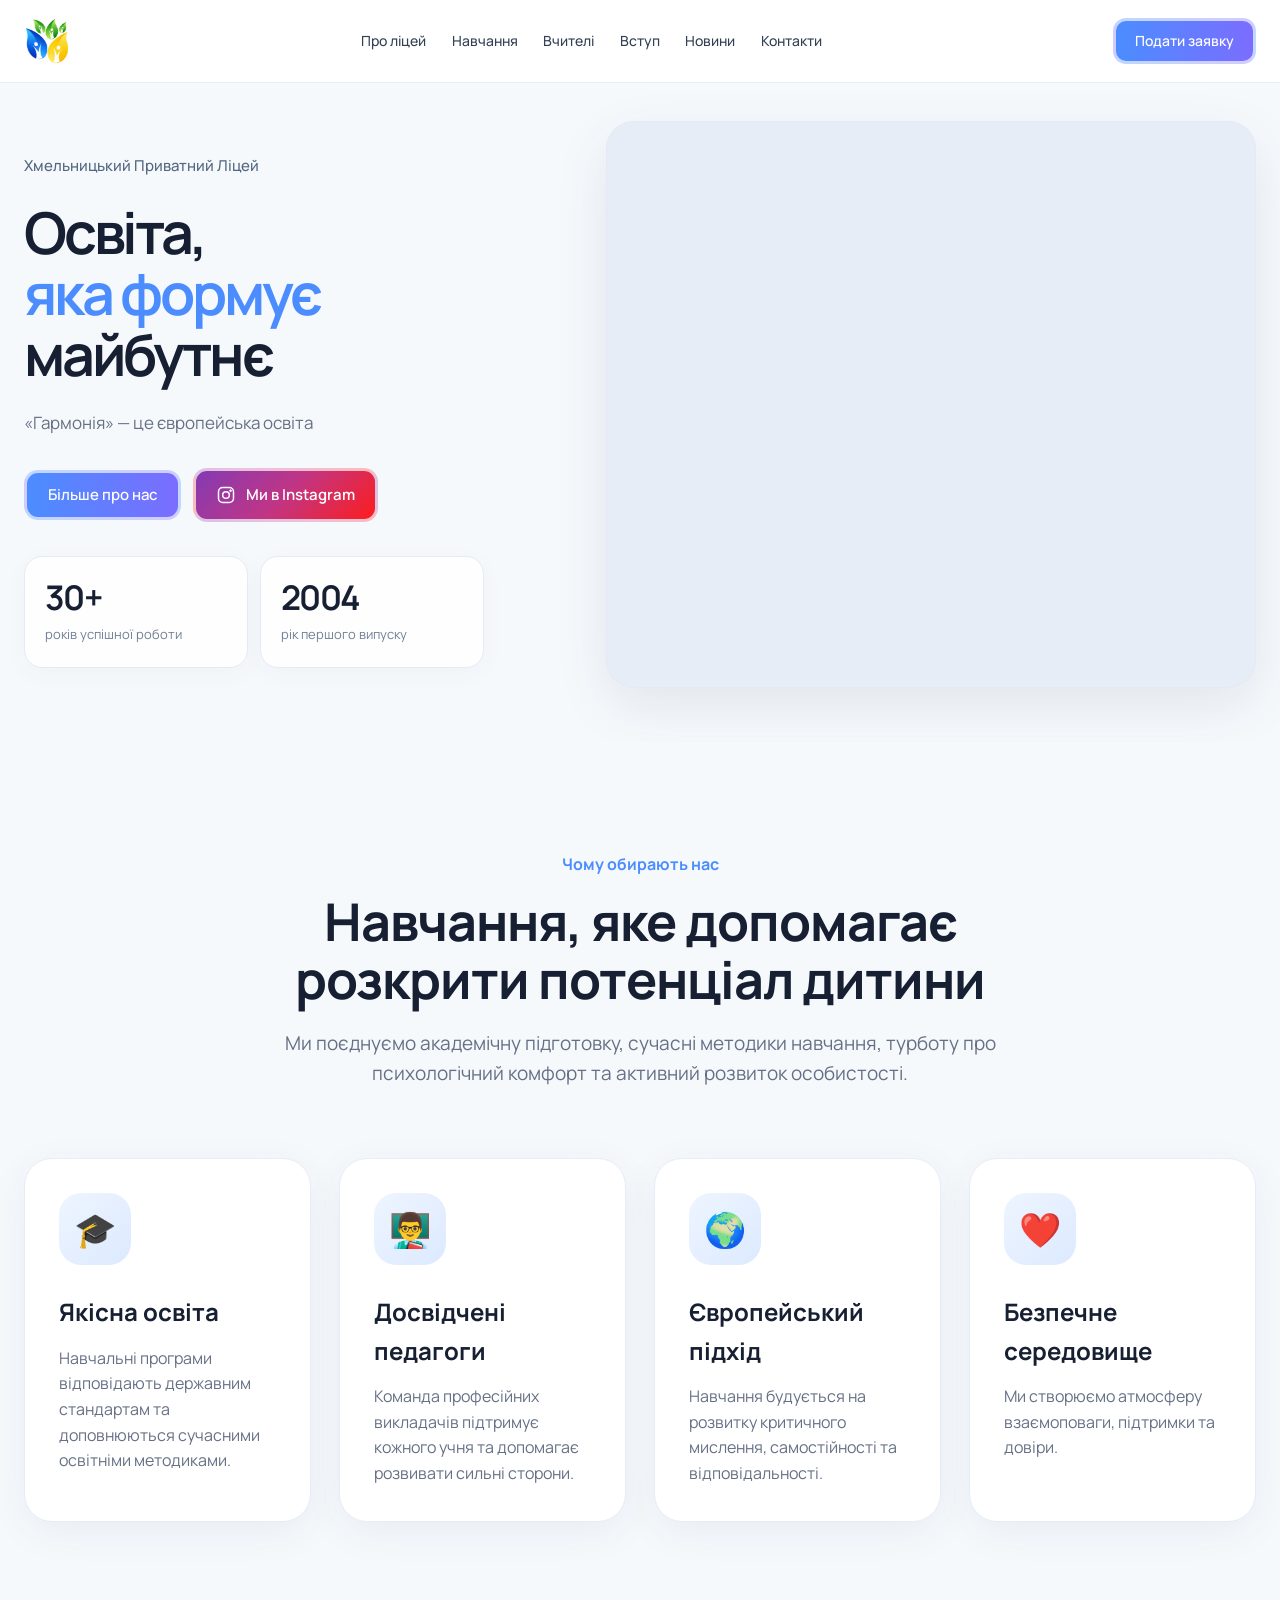
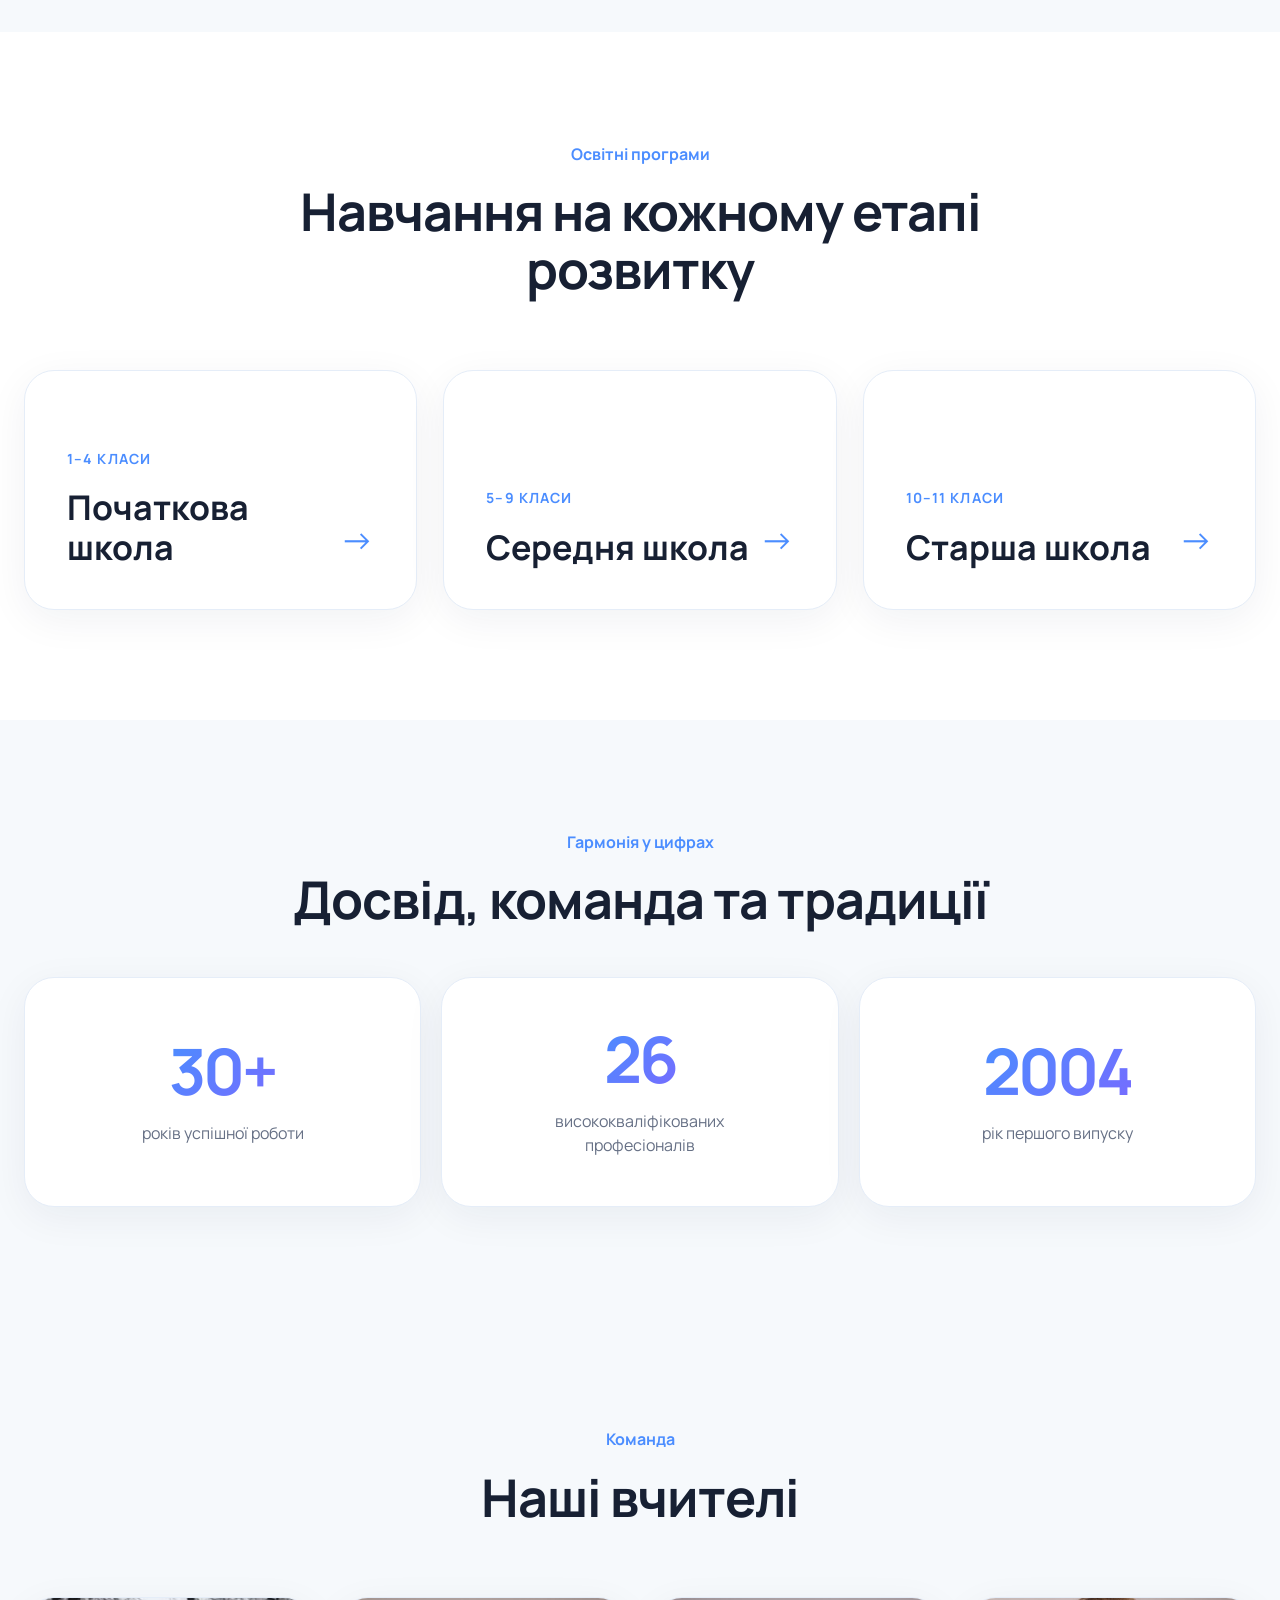
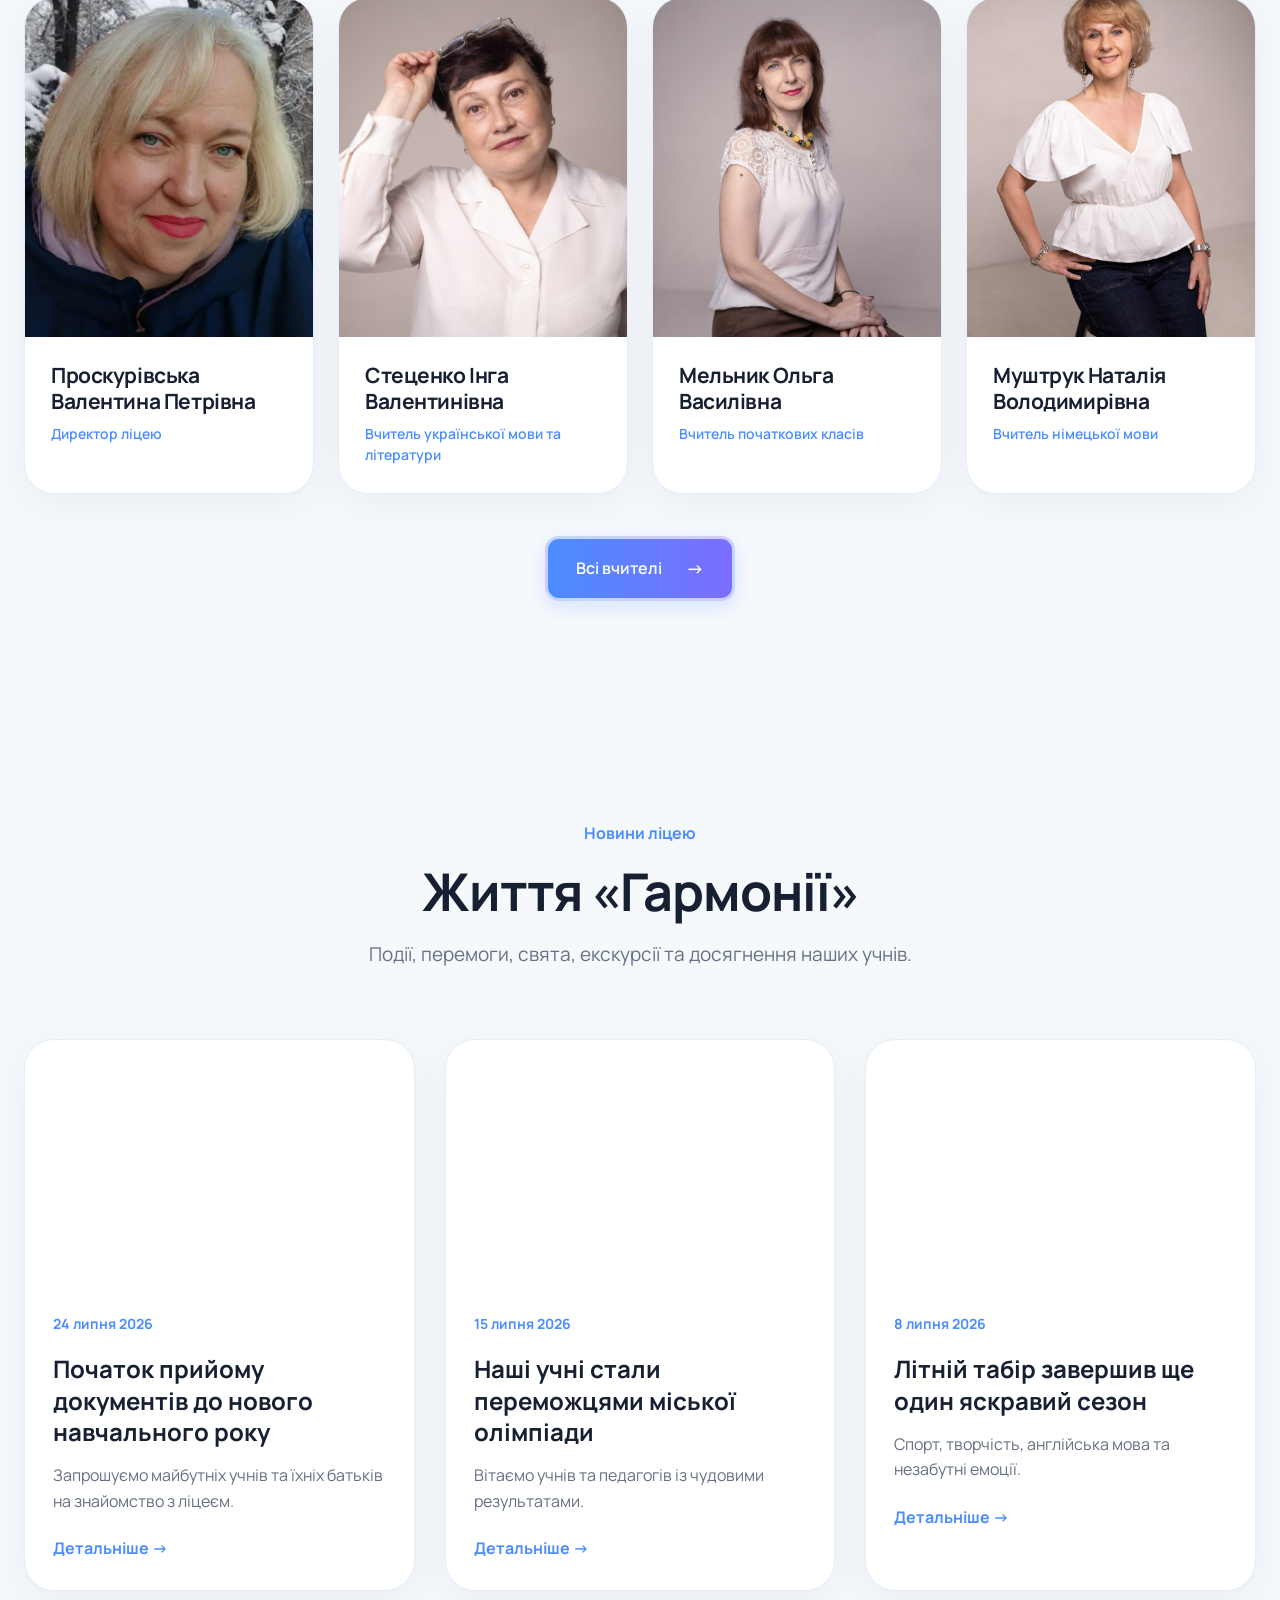
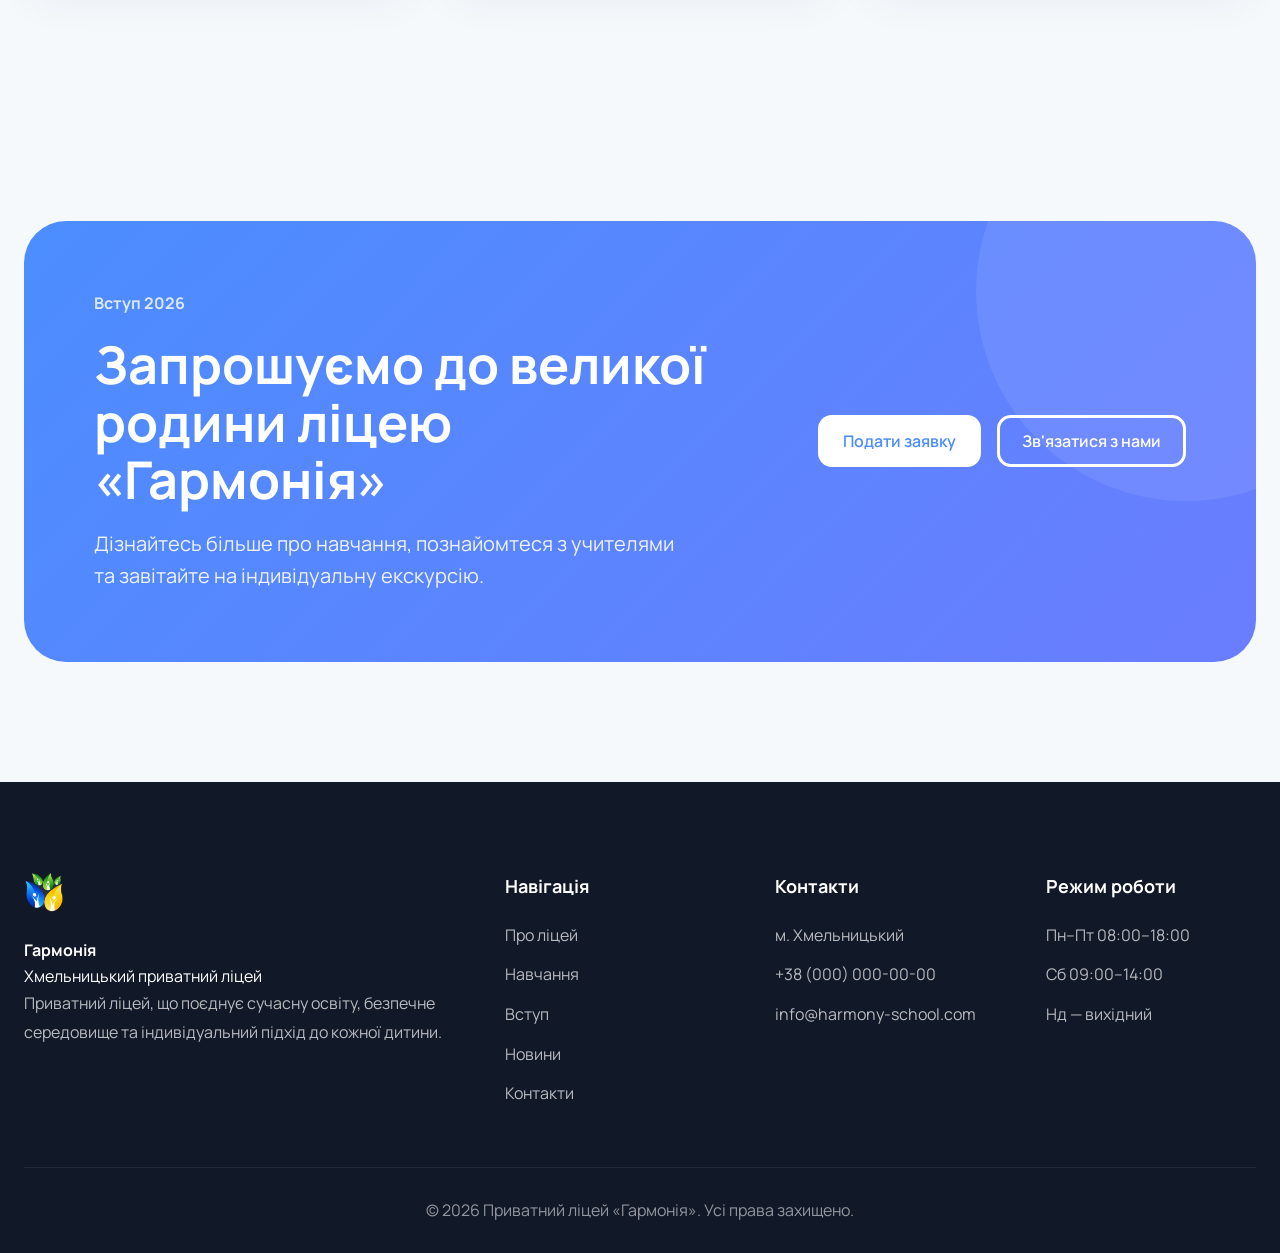
==== index.html @ 27fa571e "Update index.html" ====
<!DOCTYPE html>
<html lang="uk">

<head>
    <meta charset="UTF-8">
    <meta name="viewport" content="width=device-width, initial-scale=1.0">

    <title>Хмельницький приватний ліцей «Гармонія»</title>

    <meta name="description"
        content="Приватний ліцей «Гармонія» — сучасна освіта, індивідуальний підхід, розвиток особистості та європейські стандарти навчання.">

    <meta name="theme-color" content="#4B8DFF">

    <link rel="preconnect" href="https://fonts.googleapis.com">
    <link rel="preconnect" href="https://fonts.gstatic.com" crossorigin>

    <link
        href="https://fonts.googleapis.com/css2?family=Manrope:wght@400;500;600;700;800&display=swap"
        rel="stylesheet">

    <link rel="stylesheet" href="styles.css">

</head>

<body>

<!-- HEADER: початок -->
<header class="site-header">
    <div class="site-header__inner">

        <!-- Логотип -->
        <a class="site-header__logo" href="/" aria-label="Головна сторінка">
            <img src="logo.png" alt="Гармонія">
        </a>

        <!-- Десктопна навігація -->
        <nav class="site-header__nav" aria-label="Головна навігація">
            <a href="#about">Про ліцей</a>
            <a href="#learning">Навчання</a>
            <a href="Teachers/">Вчителі</a>
            <a href="#admission">Вступ</a>
            <a href="#news">Новини</a>
            <a href="#contacts">Контакти</a>
        </nav>

       <a class="site-header__apply"
   href="#contactModal"
   data-contact-trigger="Подати заявку">
    Подати заявку
</a>

        <!-- Мобільна кнопка меню -->
        <button
            class="site-header__menu-toggle"
            type="button"
            aria-label="Відкрити меню"
            aria-controls="site-mobile-menu"
            aria-expanded="false"
        >
            <span></span>
            <span></span>
            <span></span>
        </button>

    </div>
</header>
<!-- HEADER: кінець -->


<!-- Затемнення за мобільним меню -->
<div class="site-header__overlay"></div>

<!-- Мобільне меню -->
<aside
    class="site-mobile-menu"
    id="site-mobile-menu"
    aria-label="Мобільна навігація"
    aria-hidden="true"
    inert
>
    <div class="site-mobile-menu__top">
        <span class="site-mobile-menu__label">Меню</span>

        <button
            class="site-mobile-menu__close"
            type="button"
            aria-label="Закрити меню"
        >
            <svg
                width="24"
                height="24"
                viewBox="0 0 24 24"
                fill="none"
                aria-hidden="true"
            >
                <path
                    d="M6 6L18 18M18 6L6 18"
                    stroke="currentColor"
                    stroke-width="1.7"
                    stroke-linecap="round"
                />
            </svg>
        </button>
    </div>

    <nav class="site-mobile-menu__nav" aria-label="Мобільна навігація">
        <a href="#about">Про ліцей</a>
        <a href="#learning">Навчання</a>
        <a href="Teachers/">Вчителі</a>
        <a href="#admission">Вступ</a>
        <a href="#news">Новини</a>
        <a href="#contacts">Контакти</a>
    </nav>

    <a class="site-mobile-menu__apply" href="#admission">
        Подати заявку
        <span aria-hidden="true">↗</span>
    </a>
</aside>

<main>

<!-- =========================
     HERO 2.0
========================== -->

<!-- HERO: початок -->
<section class="home-hero" id="home">
    <div class="home-hero__container">

        <!-- Текстова частина -->
        <div class="home-hero__content">

            <p class="home-hero__eyebrow">
                Хмельницький Приватний Ліцей
            </p>

            <h1 class="home-hero__title">
                Освіта,<br>
                <span>яка формує</span><br>
                майбутнє
            </h1>

            <p class="home-hero__description">
                «Гармонія» — це європейська освіта
            </p>

            <div class="home-hero__actions">
                <a href="#why-us" class="home-hero__button">
                    Більше про нас
                </a>

                <a
                    href="https://www.instagram.com/garmonia.km/"
                    class="home-hero__instagram"
                    target="_blank"
                    rel="noopener noreferrer"
                >
                    <svg
                        width="20"
                        height="20"
                        viewBox="0 0 24 24"
                        fill="none"
                        aria-hidden="true"
                    >
                        <rect
                            x="3"
                            y="3"
                            width="18"
                            height="18"
                            rx="5"
                            stroke="currentColor"
                            stroke-width="1.8"
                        />
                        <circle
                            cx="12"
                            cy="12"
                            r="4"
                            stroke="currentColor"
                            stroke-width="1.8"
                        />
                        <circle
                            cx="17.5"
                            cy="6.8"
                            r="1.1"
                            fill="currentColor"
                        />
                    </svg>

                    Ми в Instagram
                </a>
            </div>

            <!-- Дві інформаційні плашки -->
            <div class="home-hero__facts">

                <div class="home-hero__fact">
                    <span class="home-hero__fact-value">30+</span>
                    <span class="home-hero__fact-label">
                        років успішної роботи
                    </span>
                </div>

                <div class="home-hero__fact">
                    <span class="home-hero__fact-value">2004</span>
                    <span class="home-hero__fact-label">
                        рік першого випуску
                    </span>
                </div>

            </div>
        </div>

        <!-- Фото або відео -->
        <div class="home-hero__media">

            <video
                class="home-hero__video"
                autoplay
                muted
                loop
                playsinline
                preload="metadata"
                poster="assets/hero.jpg"
                aria-label="Життя приватного ліцею Гармонія"
            >
                <source src="assets/hero.mp4" type="video/mp4">
            </video>


        </div>

    </div>
</section>
<!-- HERO: кінець -->

<!-- =========================
     ПЕРЕВАГИ
========================== -->

<section class="section">

    <div class="container">

        <div class="section-heading">

            <span>Чому обирають нас</span>

            <h2>
                Навчання, яке допомагає розкрити потенціал дитини
            </h2>

            <p>

                Ми поєднуємо академічну підготовку, сучасні методики навчання,
                турботу про психологічний комфорт та активний розвиток особистості.

            </p>

        </div>

        <div class="features-grid">

            <article class="feature-card">

                <div class="feature-icon">

                    🎓

                </div>

                <h3>

                    Якісна освіта

                </h3>

                <p>

                    Навчальні програми відповідають державним стандартам
                    та доповнюються сучасними освітніми методиками.

                </p>

            </article>

            <article class="feature-card">

                <div class="feature-icon">

                    👨‍🏫

                </div>

                <h3>

                    Досвідчені педагоги

                </h3>

                <p>

                    Команда професійних викладачів підтримує кожного учня
                    та допомагає розвивати сильні сторони.

                </p>

            </article>

            <article class="feature-card">

                <div class="feature-icon">

                    🌍

                </div>

                <h3>

                    Європейський підхід

                </h3>

                <p>

                    Навчання будується на розвитку критичного мислення,
                    самостійності та відповідальності.

                </p>

            </article>

            <article class="feature-card">

                <div class="feature-icon">

                    ❤️

                </div>

                <h3>

                    Безпечне середовище

                </h3>

                <p>

                    Ми створюємо атмосферу взаємоповаги,
                    підтримки та довіри.

                </p>

            </article>

        </div>

    </div>

</section>





<!-- =========================
     НАПРЯМКИ НАВЧАННЯ
========================== -->

<section class="section alt">

    <div class="container">

        <div class="section-heading">

            <span>Освітні програми</span>

            <h2>

                Навчання на кожному етапі розвитку

            </h2>

        </div>

        <div class="program-grid">

            <a href="#" class="program-card">

                <div>

                    <small>

                        1–4 класи

                    </small>

                    <h3>

                        Початкова школа

                    </h3>

                </div>

                <span>

                    →

                </span>

            </a>

            <a href="#" class="program-card">

                <div>

                    <small>

                        5–9 класи

                    </small>

                    <h3>

                        Середня школа

                    </h3>

                </div>

                <span>

                    →

                </span>

            </a>

            <a href="#" class="program-card">

                <div>

                    <small>

                        10–11 класи

                    </small>

                    <h3>

                        Старша школа

                    </h3>

                </div>

                <span>

                    →

                </span>

            </a>

        </div>

    </div>

</section>





<!-- =========================
     СТАТИСТИКА
========================== -->

<section class="section stats-section">
    <div class="container">

        <div class="section-heading stats-heading">
            <span>Гармонія у цифрах</span>
            <h2>Досвід, команда та традиції</h2>
        </div>

        <div class="stats-grid">

            <div class="stat-large">
                <strong>30+</strong>
                <p>років успішної роботи</p>
            </div>

            <div class="stat-large">
                <strong>26</strong>
                <p>висококваліфікованих професіоналів</p>
            </div>

            <div class="stat-large">
                <strong>2004</strong>
                <p>рік першого випуску</p>
            </div>

        </div>

    </div>
</section>





<!-- =========================
     ВЧИТЕЛІ
========================== -->

<section class="section teachers-section" id="teachers">

    <div class="container">

        <div class="section-heading">
            <span>Команда</span>
            <h2>Наші вчителі</h2>
        </div>

        <div class="teachers-grid">

            <article class="teacher-card">

                <div class="teacher-image">
                    <img
                        src="Teachers/teacher1.jpg"
                        alt="Проскурівська Валентина Петрівна"
                        loading="lazy"
                    >
                </div>

                <div class="teacher-info">
                    <h3>Проскурівська Валентина Петрівна</h3>
                    <p>Директор ліцею</p>
                </div>

            </article>


            <article class="teacher-card">

                <div class="teacher-image">
                    <img
                        src="Teachers/teacher2.jpg"
                        alt="Стеценко Інга Валентинівна"
                        loading="lazy"
                    >
                </div>

                <div class="teacher-info">
                    <h3>Стеценко Інга Валентинівна</h3>
                    <p>Вчитель української мови та літератури</p>
                </div>

            </article>


            <article class="teacher-card">

                <div class="teacher-image">
                    <img
                        src="Teachers/teacher3.jpg"
                        alt="Мельник Ольга Василівна"
                        loading="lazy"
                    >
                </div>

                <div class="teacher-info">
                    <h3>Мельник Ольга Василівна</h3>
                    <p>Вчитель початкових класів</p>
                </div>

            </article>


            <article class="teacher-card">

                <div class="teacher-image">
                    <img
                        src="Teachers/teacher4.jpg"
                        alt="Муштрук Наталія Володимирівна"
                        loading="lazy"
                    >
                </div>

                <div class="teacher-info">
                    <h3>Муштрук Наталія Володимирівна</h3>
                    <p>Вчитель німецької мови</p>
                </div>

            </article>

        </div>

        <div class="teachers-more">
            <a href="Teachers/" class="button-outline">
                Всі вчителі
                <span class="button-arrow">→</span>
            </a>
        </div>

    </div>

</section>

<!-- =========================
     НОВИНИ
========================== -->

<section class="section">

    <div class="container">

        <div class="section-heading">

            <span>Новини ліцею</span>

            <h2>

                Життя «Гармонії»

            </h2>

            <p>

                Події, перемоги, свята, екскурсії та досягнення наших учнів.

            </p>

        </div>

        <div class="news-grid">

            <article class="news-card">

                <div class="news-image">

                    <img src="assets/news/news1.jpg" alt="">

                </div>

                <div class="news-content">

                    <span class="news-date">

                        24 липня 2026

                    </span>

                    <h3>

                        Початок прийому документів до нового навчального року

                    </h3>

                    <p>

                        Запрошуємо майбутніх учнів та їхніх батьків на знайомство з ліцеєм.

                    </p>

                    <a href="#">

                        Детальніше →

                    </a>

                </div>

            </article>

            <article class="news-card">

                <div class="news-image">

                    <img src="assets/news/news2.jpg" alt="">

                </div>

                <div class="news-content">

                    <span class="news-date">

                        15 липня 2026

                    </span>

                    <h3>

                        Наші учні стали переможцями міської олімпіади

                    </h3>

                    <p>

                        Вітаємо учнів та педагогів із чудовими результатами.

                    </p>

                    <a href="#">

                        Детальніше →

                    </a>

                </div>

            </article>

            <article class="news-card">

                <div class="news-image">

                    <img src="assets/news/news3.jpg" alt="">

                </div>

                <div class="news-content">

                    <span class="news-date">

                        8 липня 2026

                    </span>

                    <h3>

                        Літній табір завершив ще один яскравий сезон

                    </h3>

                    <p>

                        Спорт, творчість, англійська мова та незабутні емоції.

                    </p>

                    <a href="#">

                        Детальніше →

                    </a>

                </div>

            </article>

        </div>

    </div>

</section>





<!-- =========================
     CTA
========================== -->

<section class="cta">

    <div class="container">

        <div class="cta-box">

            <div>

                <span>

                    Вступ 2026

                </span>

                <h2>

                    Запрошуємо до великої родини
                    ліцею «Гармонія»

                </h2>

                <p>

                    Дізнайтесь більше про навчання,
                    познайомтеся з учителями та завітайте
                    на індивідуальну екскурсію.

                </p>

            </div>

            
<div class="cta-buttons">
    <a href="#contactModal" class="button"
       data-contact-trigger="Подати заявку">
        Подати заявку
    </a>

    <a href="#contactModal" class="button-outline"
       data-contact-trigger="Зв'язатися з нами">
        Зв'язатися з нами
    </a>
</div>


        </div>

    </div>

</section>

</main>





<footer>

<div class="container footer-grid">

<div>
    <a href="/" class="footer-logo">
        <img src="logo.png" alt="Гармонія">
    </a>

<div>

<strong>

Гармонія

</strong>

<p>

Хмельницький приватний ліцей

</p>

</div>

</a>

<p class="footer-description">

Приватний ліцей, що поєднує сучасну освіту,
безпечне середовище та індивідуальний підхід
до кожної дитини.

</p>

</div>

<div>

<h4>

Навігація

</h4>

<ul>

<li><a href="#">Про ліцей</a></li>

<li><a href="#">Навчання</a></li>

<li><a href="#">Вступ</a></li>

<li><a href="#">Новини</a></li>

<li><a href="#">Контакти</a></li>

</ul>

</div>

<div>

<h4>

Контакти

</h4>

<ul>

<li>

м. Хмельницький

</li>

<li>

+38 (000) 000-00-00

</li>

<li>

info@harmony-school.com

</li>

</ul>

</div>

<div>

<h4>

Режим роботи

</h4>

<ul>

<li>

Пн–Пт

08:00–18:00

</li>

<li>

Сб

09:00–14:00

</li>

<li>

Нд — вихідний

</li>

</ul>

</div>

</div>

<div class="container footer-bottom">

<p>

© 2026 Приватний ліцей «Гармонія».
Усі права захищено.

</p>

</div>

</footer>


<!-- CONTACT MODAL -->
<div class="contact-modal" id="contactModal" aria-hidden="true">
    <div class="contact-modal__backdrop" data-modal-close></div>

    <div class="contact-modal__dialog" role="dialog" aria-modal="true" aria-labelledby="contactModalTitle">
        <button class="contact-modal__close" type="button" aria-label="Закрити" data-modal-close>
            &times;
        </button>

        <div class="contact-modal__form-content" id="contactFormContent">
            <div class="contact-modal__eyebrow">Ліцей «Гармонія»</div>

            <h2 id="contactModalTitle">Подати заявку</h2>
            <p class="contact-modal__description">
                Залиште свої контакти, і ми зв'яжемося з вами найближчим часом.
            </p>

            <form id="contactForm">
                <label for="contactName">Як до Вас звертатись?</label>
                <input
                    type="text"
                    id="contactName"
                    name="name"
                    placeholder="Ваше ім'я"
                    autocomplete="name"
                    required
                    maxlength="100"
                >

                <label for="contactPhone">Ваш номер телефону</label>
                <input
                    type="tel"
                    id="contactPhone"
                    name="phone"
                    placeholder="+380 __ ___ __ __"
                    autocomplete="tel"
                    required
                    maxlength="30"
                >

                <button type="submit" class="contact-modal__submit">
                    Надіслати
                </button>

                <p class="contact-modal__error" id="contactFormError" role="alert"></p>
            </form>
        </div>

        <div class="contact-modal__success" id="contactSuccess" hidden>
            <div class="contact-modal__check">
                <svg viewBox="0 0 52 52" aria-hidden="true">
                    <path d="M14 27 L22 35 L39 17"></path>
                </svg>
            </div>
            <h2>Дякуємо!</h2>
            <p>Ваш запит надіслано. Ми зв'яжемось з Вами найближчим часом.</p>
        </div>
    </div>
</div>

<script src="app.js"></script>

</body>

</html>
---- styles.css ----
/* ===========================================================
   Harmony School
   Design System v1
=========================================================== */

:root{

--primary:#4B8DFF;
--primary-dark:#3575e6;

--text:#172033;
--text-light:#667085;

--background:#f6f9fc;

--surface:#ffffff;

--border:#e5edf8;

--radius:26px;

--shadow:
0 10px 40px rgba(18,38,63,.06);

--shadow-hover:
0 25px 60px rgba(30,64,175,.12);

--container:1240px;

--transition:.35s cubic-bezier(.2,.8,.2,1);

}

*{

margin:0;
padding:0;
box-sizing:border-box;

}

html{

scroll-behavior:smooth;

}

body{

font-family:"Manrope",sans-serif;

background:var(--background);

color:var(--text);

line-height:1.6;

-webkit-font-smoothing:antialiased;

}


}


}

img{

display:block;
width:100%;

}

a{

color:inherit;

text-decoration:none;

}

.container{

width:min(var(--container),calc(100% - 48px));

margin:auto;

}







/* ===========================================================
SECTIONS
=========================================================== */

.section{

padding:

110px

0;

}

.section.alt{

background:white;

}

.section-heading{

max-width:720px;

margin:auto;

text-align:center;

margin-bottom:70px;

}

.section-heading span{

display:inline-block;

margin-bottom:16px;

font-weight:700;

color:var(--primary);

}

.section-heading h2{

font-size:52px;

line-height:1.12;

margin-bottom:18px;

letter-spacing:-1px;

}

.section-heading p{

font-size:19px;

color:var(--text-light);

}

/* ===========================================================
FEATURES
=========================================================== */

.features-grid{

display:grid;

grid-template-columns:repeat(4,1fr);

gap:28px;

}

.feature-card{

background:var(--surface);

border:1px solid var(--border);

border-radius:28px;

padding:34px;

transition:var(--transition);

box-shadow:var(--shadow);

position:relative;

overflow:hidden;

}

.feature-card::before{

content:"";

position:absolute;

top:0;
left:0;

width:100%;

height:4px;

background:linear-gradient(90deg,#4B8DFF,#7B6DFF);

transform:scaleX(0);

transform-origin:left;

transition:.4s;

}

.feature-card:hover{

transform:translateY(-8px);

box-shadow:var(--shadow-hover);

}

.feature-card:hover::before{

transform:scaleX(1);

}

.feature-icon{

width:72px;

height:72px;

border-radius:22px;

display:grid;

place-items:center;

font-size:34px;

background:linear-gradient(135deg,#eef5ff,#dce9ff);

margin-bottom:28px;

}

.feature-card h3{

font-size:24px;

margin-bottom:14px;

}

.feature-card p{

color:var(--text-light);

}





/* ===========================================================
PROGRAMS
=========================================================== */

.program-grid{

display:grid;

grid-template-columns:repeat(3,1fr);

gap:26px;

}

.program-card{

background:white;

border-radius:30px;

border:1px solid var(--border);

padding:42px;

display:flex;

justify-content:space-between;

align-items:flex-end;

min-height:240px;

transition:var(--transition);

box-shadow:var(--shadow);

}

.program-card:hover{

transform:translateY(-8px);

box-shadow:var(--shadow-hover);

border-color:#cfe0ff;

}

.program-card small{

display:block;

margin-bottom:18px;

font-size:14px;

font-weight:700;

text-transform:uppercase;

letter-spacing:.08em;

color:var(--primary);

}

.program-card h3{

font-size:34px;

line-height:1.15;

}

.program-card span{

font-size:34px;

color:var(--primary);

}





/* ===========================================================
STATISTICS
=========================================================== */

.stats-grid{

display:grid;

grid-template-columns:repeat(4,1fr);

gap:24px;

}

.stats-grid div{

background:white;

border-radius:30px;

padding:42px;

text-align:center;

border:1px solid var(--border);

box-shadow:var(--shadow);

}

.stats-grid h3{

font-size:58px;

font-weight:800;

margin-bottom:10px;

background:linear-gradient(135deg,#4B8DFF,#7B6DFF);

-webkit-background-clip:text;

-webkit-text-fill-color:transparent;

}

.stats-grid p{

color:var(--text-light);

}





/* ===========================================================
TEACHERS
=========================================================== */

.teachers-section {
    overflow: hidden;
}

.teachers-grid {
    width: 100%;

    display: grid;
    grid-template-columns: repeat(4, minmax(0, 1fr));

    gap: 18px;
}

.teacher-card {
    min-width: 0;

    background: var(--surface);
    border: 1px solid var(--border);
    border-radius: 20px;

    overflow: hidden;

    box-shadow: 0 8px 30px rgba(18, 38, 63, .05);

    transition:
        transform .3s ease,
        box-shadow .3s ease;
}

.teacher-card:hover {
    transform: translateY(-4px);
    box-shadow: var(--shadow-hover);
}

.teacher-image {
    width: 100%;
    aspect-ratio: 1 / 1.08;

    overflow: hidden;
    background: #edf3fa;
}

.teacher-image img {
    width: 100%;
    height: 100%;

    display: block;

    object-fit: cover;

    transition: transform .45s ease;
}

.teacher-card:hover .teacher-image img {
    transform: scale(1.035);
}

.teacher-info {
    padding: 18px 18px 20px;
}

.teacher-info h3 {
    margin: 0;

    font-size: 17px;
    line-height: 1.3;
    letter-spacing: -0.02em;
}

.teacher-info p {
    margin: 7px 0 0;

    color: #74839a;

    font-size: 14px;
    line-height: 1.45;
}

.teachers-more {
    display: flex;
    justify-content: center;

    margin-top: 38px;
}


/* Кнопка "Всі вчителі" */
.teachers-more .button-outline {
    display: inline-flex;
    align-items: center;
    justify-content: center;
    gap: 12px;

    padding: 15px 28px;
    border: none;
    border-radius: 14px;

    background: linear-gradient(135deg, #4B8DFF, #6A7DFF);
    color: #fff;

    font-size: 16px;
    font-weight: 600;
    text-decoration: none;

    box-shadow: 0 6px 18px rgba(75, 141, 255, 0.2);
    transition: transform .25s ease, box-shadow .25s ease;
}

.teachers-more .button-outline:hover {
    transform: translateY(-2px);
    box-shadow: 0 9px 24px rgba(75, 141, 255, 0.3);
}

.teachers-more .button-arrow {
    color: #fff;
}

@media (max-width: 1000px) {
    .teachers-grid {
        grid-template-columns: repeat(4, minmax(0, 1fr));
        gap: 12px;
    }

    .teacher-info {
        padding: 12px;
    }

    .teacher-info h3 {
        font-size: 14px;
    }

    .teacher-info p {
        font-size: 12px;
    }
}

@media (max-width: 560px) {
    .teachers-grid {
        grid-template-columns: repeat(2, minmax(0, 1fr));
        gap: 14px;
    }

    .teacher-image {
        aspect-ratio: 1 / .95;
    }

}


/* ===========================================================
NEWS
=========================================================== */

.news-grid{

display:grid;

grid-template-columns:repeat(3,1fr);

gap:30px;

}

.news-card{

background:white;

border-radius:30px;

overflow:hidden;

border:1px solid var(--border);

transition:var(--transition);

box-shadow:var(--shadow);

}

.news-card:hover{

transform:translateY(-8px);

box-shadow:var(--shadow-hover);

}

.news-image{

aspect-ratio:16/10;

overflow:hidden;

}

.news-image img{

height:100%;

object-fit:cover;

transition:.6s;

}

.news-card:hover img{

transform:scale(1.08);

}

.news-content{

padding:28px;

}

.news-date{

display:inline-block;

margin-bottom:18px;

font-size:14px;

font-weight:700;

color:var(--primary);

}

.news-content h3{

font-size:24px;

line-height:1.3;

margin-bottom:16px;

}

.news-content p{

color:var(--text-light);

margin-bottom:22px;

}

.news-content a{

font-weight:700;

color:var(--primary);

}





/* ===========================================================
CTA
=========================================================== */

.cta{

padding:120px 0;

}

.cta-box{

background:linear-gradient(135deg,#4B8DFF,#6A7DFF);

border-radius:42px;

padding:70px;

display:flex;

justify-content:space-between;

align-items:center;

gap:50px;

color:white;

overflow:hidden;

position:relative;

}

.cta-box::after{

content:"";

position:absolute;

right:-140px;

top:-140px;

width:420px;

height:420px;

border-radius:50%;

background:rgba(255,255,255,.08);

}

.cta span{

font-weight:700;

opacity:.8;

}

.cta h2{

font-size:52px;

line-height:1.1;

margin:20px 0;

max-width:620px;

}

.cta p{

font-size:20px;

opacity:.9;

max-width:600px;

}

.cta .button{

background:white;

color:var(--primary);

}

.cta .button-outline{

border:1px solid rgba(255,255,255,.35);

background:transparent;

color:white;

}

.cta-buttons{

display:flex;

gap:18px;

flex-wrap:wrap;

}





/* ===========================================================
FOOTER
=========================================================== */

footer{

background:#111827;

color:white;

padding:90px 0 30px;

}

.footer-grid{

display:grid;

grid-template-columns:2fr 1fr 1fr 1fr;

gap:60px;

}

.footer-logo{

display:flex;

gap:18px;

align-items:center;

margin-bottom:26px;

}

.footer-description{

color:rgba(255,255,255,.7);

max-width:420px;

line-height:1.8;

}

footer h4{

margin-bottom:22px;

font-size:18px;

}

footer ul{

list-style:none;

display:flex;

flex-direction:column;

gap:14px;

}

footer li{

color:rgba(255,255,255,.7);

}

footer a:hover{

color:#8eb8ff;

}

.footer-bottom{

margin-top:60px;

padding-top:30px;

border-top:1px solid rgba(255,255,255,.08);

text-align:center;

color:rgba(255,255,255,.55);

}





/* ===========================================================
RESPONSIVE
=========================================================== */

@media (max-width:1100px){

.hero-grid,
.program-grid,
.features-grid,
.teachers-grid,
.news-grid,
.stats-grid{

grid-template-columns:1fr 1fr;

}

.footer-grid{

grid-template-columns:1fr 1fr;

}

.cta-box{

flex-direction:column;

align-items:flex-start;

}

}

@media (max-width:780px){

.container{

width:min(100% - 32px,1240px);

}

nav{

display:none;

}

.hero{

padding-top:30px;

}

.hero-grid{

grid-template-columns:1fr;

}

.hero-right{

grid-template-columns:1fr;

}

.hero-image{

grid-row:auto;

height:340px;

}

.quote{

grid-column:auto;

}

.hero h1{

font-size:46px;

}

.section{

padding:80px 0;

}

.section-heading h2{

font-size:38px;

}

.features-grid,
.program-grid,
.teachers-grid,
.news-grid,
.stats-grid,
.footer-grid{

grid-template-columns:1fr;

}

.cta{

padding:80px 0;

}

.cta-box{

padding:42px;

}

.cta h2{

font-size:38px;

}

}
/* ===========================================================
   HERO 2.0
=========================================================== */

.hero-v2 {
    position: relative;
    padding: 42px 0 90px;
    overflow: hidden;
}

.hero-v2 .container {
    position: relative;
    z-index: 2;
}

.hero-glow {
    position: absolute;
    border-radius: 50%;
    filter: blur(80px);
    pointer-events: none;
    opacity: .45;
}

.hero-glow-1 {
    width: 420px;
    height: 420px;
    background: #dceaff;
    top: 20px;
    right: -120px;
}

.hero-glow-2 {
    width: 300px;
    height: 300px;
    background: #e8e1ff;
    bottom: 0;
    left: -100px;
}


/* Main Bento */

.hero-bento {
    display: grid;
    grid-template-columns: 1.15fr .85fr .42fr;
    grid-template-rows: 340px 190px;
    gap: 18px;
}


/* Main text */

.hero-main {
    grid-row: span 2;
    background: #fff;
    border: 1px solid var(--border);
    border-radius: 34px;
    padding: 58px 54px;
    display: flex;
    flex-direction: column;
    justify-content: center;
    position: relative;
    overflow: hidden;
    box-shadow: var(--shadow);
}

.hero-main::after {
    content: "";
    position: absolute;
    width: 250px;
    height: 250px;
    right: -100px;
    bottom: -120px;
    border-radius: 50%;
    background: linear-gradient(
        135deg,
        rgba(75,141,255,.12),
        rgba(123,109,255,.08)
    );
}

.hero-eyebrow {
    display: inline-flex;
    align-items: center;
    gap: 9px;
    width: fit-content;
    color: var(--primary);
    font-size: 14px;
    font-weight: 700;
    margin-bottom: 28px;
}

.eyebrow-dot {
    width: 8px;
    height: 8px;
    border-radius: 50%;
    background: var(--primary);
    box-shadow: 0 0 0 5px rgba(75,141,255,.10);
}

.hero-main h1 {
    font-size: clamp(48px, 5vw, 72px);
    line-height: .98;
    letter-spacing: -3px;
    font-weight: 800;
    margin-bottom: 28px;
}

.hero-main h1 span {
    background: linear-gradient(
        135deg,
        #4b8dff,
        #7c6cff
    );
    -webkit-background-clip: text;
    -webkit-text-fill-color: transparent;
}

.hero-description {
    max-width: 590px;
    font-size: 18px;
    line-height: 1.65;
    color: var(--text-light);
    margin-bottom: 34px;
}

.hero-actions {
    display: flex;
    align-items: center;
    gap: 12px;
    flex-wrap: wrap;
}

.button-arrow {
    margin-left: 12px;
    font-size: 18px;
}

.instagram-button {
    height: 54px;
    padding: 0 22px;
    border: 1px solid var(--border);
    border-radius: 999px;
    background: #fff;
    display: inline-flex;
    align-items: center;
    gap: 10px;
    font-weight: 700;
    color: var(--text);
    transition: var(--transition);
}

.instagram-button:hover {
    transform: translateY(-3px);
    border-color: #c9d8ef;
    box-shadow: var(--shadow);
}


/* Hero media */

.hero-media {
    grid-column: 2 / 4;
    grid-row: 1;
    position: relative;
    border-radius: 34px;
    overflow: hidden;
    background: #dfe9f7;
    min-height: 340px;
    box-shadow: var(--shadow);
}

.hero-video {
    position: absolute;
    inset: 0;
    width: 100%;
    height: 100%;
    object-fit: cover;
}

.hero-media-overlay {
    position: absolute;
    inset: 0;
    background:
        linear-gradient(
            180deg,
            rgba(10,20,40,.02) 30%,
            rgba(10,20,40,.55) 100%
        );
    pointer-events: none;
}

.hero-media-label {
    position: absolute;
    top: 22px;
    left: 22px;
    padding: 10px 15px;
    border-radius: 999px;
    background: rgba(255,255,255,.88);
    backdrop-filter: blur(12px);
    display: flex;
    align-items: center;
    gap: 8px;
    font-size: 13px;
    font-weight: 700;
}

.live-dot {
    width: 7px;
    height: 7px;
    border-radius: 50%;
    background: #48c774;
    box-shadow: 0 0 0 4px rgba(72,199,116,.12);
}

.hero-media-caption {
    position: absolute;
    left: 28px;
    bottom: 25px;
    color: white;
    font-size: 26px;
    line-height: 1.1;
    font-weight: 800;
    letter-spacing: -.8px;
}


/* Mini cards */

.hero-mini-card {
    background: #fff;
    border: 1px solid var(--border);
    border-radius: 28px;
    padding: 28px;
    display: flex;
    flex-direction: column;
    justify-content: space-between;
    box-shadow: var(--shadow);
    transition: var(--transition);
}

.hero-mini-card:hover {
    transform: translateY(-5px);
    box-shadow: var(--shadow-hover);
}

.mini-label {
    color: #7a8799;
    font-size: 12px;
    font-weight: 700;
    text-transform: uppercase;
    letter-spacing: .08em;
}

.hero-mini-card strong {
    display: block;
    font-size: 42px;
    line-height: 1;
    letter-spacing: -2px;
    background: linear-gradient(
        135deg,
        #4b8dff,
        #776dff
    );
    -webkit-background-clip: text;
    -webkit-text-fill-color: transparent;
}

.hero-mini-card p {
    color: var(--text-light);
    font-size: 14px;
    margin: 0;
}


/* Philosophy */

.hero-philosophy {
    grid-column: 2 / 4;
    grid-row: 2;
    border-radius: 28px;
    padding: 26px 30px;
    background:
        linear-gradient(
            135deg,
            #eef5ff,
            #f7f4ff
        );
    border: 1px solid #e1eaff;
    display: flex;
    align-items: center;
    gap: 22px;
}

.philosophy-icon {
    width: 58px;
    height: 58px;
    flex: 0 0 58px;
    border-radius: 18px;
    background: linear-gradient(
        135deg,
        #4b8dff,
        #7b6dff
    );
    position: relative;
    overflow: hidden;
}

.philosophy-icon span:first-child {
    position: absolute;
    width: 40px;
    height: 40px;
    background: rgba(255,255,255,.75);
    border-radius: 50%;
    top: 9px;
    left: 9px;
}

.philosophy-icon span:last-child {
    position: absolute;
    width: 14px;
    height: 14px;
    background: #6d79ff;
    border-radius: 50%;
    top: 22px;
    left: 22px;
}

.hero-philosophy strong {
    display: block;
    font-size: 20px;
    line-height: 1.2;
    margin-top: 5px;
}


/* Hero responsive */

@media (max-width: 1050px) {

    .hero-bento {
        grid-template-columns: 1fr 1fr;
        grid-template-rows: auto 330px 180px;
    }

    .hero-main {
        grid-column: span 2;
        grid-row: 1;
        min-height: 460px;
    }

    .hero-media {
        grid-column: 1 / 3;
        grid-row: 2;
    }

    .hero-mini-card {
        grid-row: 3;
    }

    .hero-philosophy {
        grid-column: 2;
        grid-row: 3;
    }

}


@media (max-width: 700px) {

    .hero-v2 {
        padding: 20px 0 65px;
    }

    .hero-bento {
        display: flex;
        flex-direction: column;
    }

    .hero-main {
        min-height: auto;
        padding: 38px 28px;
        border-radius: 28px;
    }

    .hero-main h1 {
        font-size: 48px;
        letter-spacing: -2px;
    }

    .hero-description {
        font-size: 16px;
    }

    .hero-media {
        min-height: 400px;
        border-radius: 28px;
    }

    .hero-mini-card {
        min-height: 170px;
    }

    .hero-philosophy {
        min-height: 170px;
        border-radius: 28px;
    }

}
/* ===========================================================
   STATISTICS 2.0
=========================================================== */

.stats-section {
    background: #f6f9fc;
}

.stats-heading {
    margin-bottom: 42px;
}

.stats-grid {
    display: grid;
    grid-template-columns: repeat(3, 1fr);
    gap: 18px;
}

.stat-large {
    min-height: 260px;
    background: #fff;
    border: 1px solid var(--border);
    border-radius: 30px;
    padding: 34px;
    display: flex;
    flex-direction: column;
    justify-content: space-between;
    box-shadow: var(--shadow);
    transition: var(--transition);
}

.stat-large:hover {
    transform: translateY(-6px);
    box-shadow: var(--shadow-hover);
}

.stat-large > span {
    color: #9aa6b7;
    font-size: 13px;
    font-weight: 700;
}

.stat-large strong {
    font-size: clamp(50px, 6vw, 76px);
    line-height: 1;
    letter-spacing: -4px;
    background: linear-gradient(
        135deg,
        #4b8dff,
        #766cff
    );
    -webkit-background-clip: text;
    -webkit-text-fill-color: transparent;
}

.stat-large p {
    color: var(--text-light);
    font-size: 16px;
    max-width: 220px;
}

@media (max-width: 700px) {

    .stats-grid {
        grid-template-columns: 1fr;
    }

}
/* ===========================================================
   TEACHERS 2.0
=========================================================== */

.teachers-grid {
    display: grid;
    grid-template-columns: repeat(3, 1fr);
    gap: 20px;
}

.teacher-card {
    background: #fff;
    border: 1px solid var(--border);
    border-radius: 30px;
    overflow: hidden;
    box-shadow: var(--shadow);
    transition: var(--transition);
}

.teacher-card:hover {
    transform: translateY(-7px);
    box-shadow: var(--shadow-hover);
}

.teacher-image {
    aspect-ratio: 4 / 4.7;
    background: #edf3fb;
    overflow: hidden;
}

.teacher-image img {
    width: 100%;
    height: 100%;
    object-fit: cover;
    transition: .6s ease;
}

.teacher-card:hover .teacher-image img {
    transform: scale(1.035);
}

.teacher-info {
    padding: 25px 26px 28px;
}

.teacher-info h3 {
    font-size: 21px;
    line-height: 1.25;
    margin-bottom: 9px;
}

.teacher-info p {
    color: var(--primary);
    font-size: 14px;
    font-weight: 600;
    line-height: 1.5;
}

.teachers-more {
    display: flex;
    justify-content: center;
    margin-top: 42px;
}

@media (max-width: 800px) {

    .teachers-grid {
        grid-template-columns: 1fr;
    }

}

/* =========================================
   HOME HERO — перший екран
   ========================================= */

.home-hero {
    position: relative;
    isolation: isolate;
    width: 100%;
    padding: 38px 0 54px;
    overflow: hidden;
    background: #f6f9fc;
    color: #172033;
}

.home-hero,
.home-hero * {
    box-sizing: border-box;
}

.home-hero__container {
    width: min(1240px, calc(100% - 48px));
    margin-inline: auto;

    display: grid;
    grid-template-columns: minmax(0, 0.92fr) minmax(0, 1.08fr);
    align-items: stretch;
    gap: 28px;
}

/* Текстова частина */

.home-hero__content {
    min-width: 0;
    display: flex;
    flex-direction: column;
    align-items: flex-start;
    justify-content: center;

    padding: 34px 0 20px;
}

.home-hero__eyebrow {
    margin: 0 0 24px;
    padding: 0;

    color: #526782;
    font-size: 15px;
    font-weight: 500;
    line-height: 1.5;
    letter-spacing: 0;
}

.home-hero__title {
    max-width: 620px;
    margin: 0;
    padding: 0;

    color: #172033;
    font-size: clamp(42px, 4.5vw, 66px);
    font-weight: 650;
    line-height: 1.06;
    letter-spacing: -0.055em;
    overflow-wrap: normal;
}

.home-hero__title span {
    color: #4b8dff;
}

.home-hero__description {
    max-width: 430px;
    margin: 24px 0 0;
    padding: 0;

    color: #667085;
    font-size: 17px;
    font-weight: 400;
    line-height: 1.7;
}

/* Кнопки */

.home-hero__actions {
    display: flex;
    flex-wrap: wrap;
    align-items: center;
    gap: 12px;

    margin-top: 30px;
}

.home-hero__button,
.home-hero__instagram {
    min-height: 50px;
    padding: 0 21px;

    display: inline-flex;
    align-items: center;
    justify-content: center;
    gap: 9px;

    border-radius: 14px;
    font-family: inherit;
    font-size: 15px;
    font-weight: 550;
    line-height: 1.3;
    text-decoration: none;

    transition:
        background-color .2s ease,
        color .2s ease,
        border-color .2s ease,
        transform .2s ease;
}

.home-hero__button {
    border: 1px solid #4b8dff;
    background: #4b8dff;
    color: #ffffff;
}

.home-hero__button:hover {
    background: #3575e6;
    border-color: #3575e6;
    transform: translateY(-2px);
}


.home-hero__instagram {
    display: inline-flex;
    align-items: center;
    justify-content: center;
    gap: 10px;
    padding: 14px 20px;
    border: none;
    border-radius: 14px;
    background: linear-gradient(
        135deg,
        #833ab4 0%,
        #c13584 50%,
        #fd1d1d 100%
    );
    color: #ffffff;
    text-decoration: none;
    font-weight: 600;
    transition: transform 0.2s ease, box-shadow 0.2s ease;
}

.home-hero__instagram svg {
    width: 20px;
    height: 20px;
    color: #ffffff;
    stroke: #ffffff;
}

.home-hero__instagram:hover {
    transform: translateY(-2px);
    box-shadow: 0 6px 18px rgba(193, 53, 132, 0.28);
}

/* Дві плашки під кнопками */

.home-hero__facts {
    width: 100%;
    max-width: 460px;

    display: grid;
    grid-template-columns: repeat(2, minmax(0, 1fr));
    gap: 12px;

    margin-top: 34px;
}

.home-hero__fact {
    min-width: 0;
    min-height: 112px;
    padding: 19px 20px;

    display: flex;
    flex-direction: column;
    align-items: flex-start;
    justify-content: center;

    border: 1px solid #e3ebf5;
    border-radius: 18px;
    background: rgba(255, 255, 255, 0.88);
    box-shadow: 0 6px 24px rgba(28, 55, 90, 0.035);
}

.home-hero__fact-value {
    display: block;
    margin: 0;

    color: #172033;
    font-size: 34px;
    font-weight: 650;
    line-height: 1.1;
    letter-spacing: -0.045em;
}

.home-hero__fact-label {
    display: block;
    margin-top: 8px;

    color: #718096;
    font-size: 13px;
    font-weight: 400;
    line-height: 1.45;
}

/* Фото або відео */

.home-hero__media {
    position: relative;
    min-width: 0;
    min-height: 490px;
    align-self: stretch;

    overflow: hidden;
    isolation: isolate;

    border: 1px solid rgba(226, 234, 245, 0.8);
    border-radius: 28px;
    background: #e6edf6;
    box-shadow: 0 18px 55px rgba(26, 49, 83, 0.09);
}

.home-hero__video {
    position: absolute;
    inset: 0;

    display: block;
    width: 100%;
    height: 100%;

    object-fit: cover;
    object-position: center;

    background: #e6edf6;
}

.home-hero__media-caption {
    position: absolute;
    right: 18px;
    bottom: 18px;
    left: 18px;
    z-index: 1;

    padding: 15px 18px;

    border: 1px solid rgba(255, 255, 255, 0.3);
    border-radius: 15px;
    background: rgba(20, 32, 50, 0.34);
    color: #ffffff;

    font-size: 14px;
    font-weight: 500;
    line-height: 1.4;

    backdrop-filter: blur(12px);
    -webkit-backdrop-filter: blur(12px);
}

/* Планшети */

@media (max-width: 1000px) {
    .home-hero {
        padding-top: 28px;
        padding-bottom: 40px;
    }

    .home-hero__container {
        grid-template-columns: minmax(0, 1fr) minmax(0, 0.95fr);
        gap: 22px;
    }

    .home-hero__content {
        padding-top: 20px;
        padding-bottom: 10px;
    }

    .home-hero__title {
        font-size: clamp(40px, 5vw, 54px);
    }

    .home-hero__media {
        min-height: 440px;
    }

    .home-hero__fact {
        padding: 16px;
    }
}

/* Мобільні телефони */

@media (max-width: 700px) {
    .home-hero {
        padding: 18px 0 32px;
    }

    .home-hero__container {
        width: calc(100% - 32px);
        grid-template-columns: minmax(0, 1fr);
        gap: 22px;
    }

    .home-hero__content {
        padding: 18px 0 0;
    }

    .home-hero__eyebrow {
        margin-bottom: 18px;
        font-size: 14px;
    }

    .home-hero__title {
        max-width: 100%;
        font-size: clamp(39px, 10vw, 54px);
        line-height: 1.07;
        letter-spacing: -0.05em;
    }

    .home-hero__description {
        margin-top: 18px;
        font-size: 16px;
        line-height: 1.6;
    }

    .home-hero__actions {
        width: 100%;
        gap: 10px;
        margin-top: 24px;
    }

    .home-hero__button,
    .home-hero__instagram {
        min-height: 48px;
        padding: 0 15px;
        border-radius: 13px;
        font-size: 14px;
    }

    .home-hero__facts {
        max-width: none;
        gap: 10px;
        margin-top: 24px;
    }

    .home-hero__fact {
        min-height: 100px;
        padding: 15px;
        border-radius: 15px;
    }

    .home-hero__fact-value {
        font-size: 30px;
    }

    .home-hero__fact-label {
        font-size: 12px;
    }

    .home-hero__media {
        width: 100%;
        min-height: 0;
        aspect-ratio: 4 / 3;
        border-radius: 22px;
    }

    .home-hero__media-caption {
        right: 12px;
        bottom: 12px;
        left: 12px;
        padding: 12px 14px;
        border-radius: 12px;
    }
}

/* Дуже вузькі екрани */

@media (max-width: 380px) {
    .home-hero__container {
        width: calc(100% - 24px);
    }

    .home-hero__title {
        font-size: 36px;
    }

    .home-hero__actions {
        align-items: stretch;
        flex-direction: column;
    }

    .home-hero__button,
    .home-hero__instagram {
        width: 100%;
    }

    .home-hero__fact {
        padding: 12px;
    }

    .home-hero__fact-value {
        font-size: 27px;
    }
}
/* =========================================
   SITE HEADER — десктоп і мобільні пристрої
   ========================================= */

.site-header {
    position: sticky;
    top: 0;
    z-index: 1000;

    width: 100%;
    background: rgba(255, 255, 255, 0.92);
    border-bottom: 1px solid rgba(226, 234, 245, 0.8);

    backdrop-filter: blur(18px);
    -webkit-backdrop-filter: blur(18px);
}

.site-header,
.site-header *,
.site-mobile-menu,
.site-mobile-menu * {
    box-sizing: border-box;
}

.site-header__inner {
    width: min(1240px, calc(100% - 48px));
    min-height: 82px;
    margin-inline: auto;

    display: flex;
    align-items: center;
    justify-content: space-between;
    gap: 28px;
}

/* Логотип */

.site-header__logo {
    display: inline-flex;
    flex: 0 0 auto;
    align-items: center;

    padding: 8px 0;

    text-decoration: none;
}

.site-header__logo img {
    display: block;
    width: auto;
    height: 46px;
    max-width: 180px;
    object-fit: contain;
}

/* Десктопна навігація */

.site-header__nav {
    display: flex;
    align-items: center;
    justify-content: center;
    gap: clamp(14px, 2vw, 28px);

    min-width: 0;
}

.site-header__nav a {
    display: inline-flex;
    align-items: center;

    padding: 10px 0;

    color: #344054;
    font-size: 14px;
    font-weight: 500;
    line-height: 1.4;
    white-space: nowrap;
    text-decoration: none;

    transition: color .2s ease;
}

.site-header__nav a:hover {
    color: #3575e6;
}

/* Кнопка заявки на десктопі */

.site-header__apply,
.site-mobile-menu__apply {
    display: inline-flex;
    align-items: center;
    justify-content: center;
    gap: 12px;

    min-height: 46px;
    padding: 0 19px;

    border: 1px solid #4b8dff;
    border-radius: 13px;

    background: #4b8dff;
    color: #ffffff;

    font-size: 14px;
    font-weight: 550;
    line-height: 1.3;
    white-space: nowrap;
    text-decoration: none;

    transition:
        background-color .2s ease,
        transform .2s ease;
}

.site-header__apply:hover,
.site-mobile-menu__apply:hover {
    background: #3575e6;
    transform: translateY(-1px);
}

/* Гамбургер: прихований на десктопі */

.site-header__menu-toggle {
    display: none;
    flex: 0 0 44px;

    width: 44px;
    height: 44px;
    padding: 0;

    align-items: center;
    justify-content: center;
    flex-direction: column;
    gap: 5px;

    border: 1px solid #e3eaf4;
    border-radius: 13px;
    background: #ffffff;
    color: #172033;

    cursor: pointer;
}

.site-header__menu-toggle span {
    display: block;
    width: 19px;
    height: 2px;

    border-radius: 2px;
    background: currentColor;
}

/* Затемнення та blur позаду панелі */

.site-header__overlay {
    position: fixed;
    inset: 0;
    z-index: 1001;

    background: rgba(43, 94, 169, 0.22);

    backdrop-filter: blur(5px);
    -webkit-backdrop-filter: blur(5px);

    opacity: 0;
    visibility: hidden;
    pointer-events: none;

    transition:
        opacity .3s ease,
        visibility .3s ease;
}

/* Бічна панель мобільного меню */

.site-mobile-menu {
    position: fixed;
    top: 0;
    right: 0;
    bottom: 0;
    z-index: 1002;

    width: min(380px, 88vw);
    height: 100vh;
    height: 100dvh;

    padding: 26px 26px max(26px, env(safe-area-inset-bottom));

    display: flex;
    flex-direction: column;

    overflow-y: auto;
    overscroll-behavior: contain;

    background: #ffffff;
    box-shadow: -18px 0 55px rgba(22, 42, 73, 0.14);

    transform: translateX(105%);
    visibility: hidden;
    pointer-events: none;

    transition:
        transform .32s cubic-bezier(.2, .8, .2, 1),
        visibility .32s ease;
}

/* Верхня панель меню */

.site-mobile-menu__top {
    display: flex;
    align-items: center;
    justify-content: space-between;
    gap: 20px;
}

.site-mobile-menu__label {
    color: #172033;
    font-size: 19px;
    font-weight: 600;
}

.site-mobile-menu__close {
    flex: 0 0 44px;

    width: 44px;
    height: 44px;
    padding: 0;

    display: inline-flex;
    align-items: center;
    justify-content: center;

    border: 1px solid #e3eaf4;
    border-radius: 13px;
    background: #ffffff;
    color: #172033;

    cursor: pointer;
}

/* Пункти меню */

.site-mobile-menu__nav {
    display: flex;
    flex-direction: column;

    margin-top: 32px;
}

.site-mobile-menu__nav a {
    display: block;
    padding: 17px 0;

    border-bottom: 1px solid #e8eef6;

    color: #26364d;
    font-size: 18px;
    font-weight: 500;
    line-height: 1.4;
    text-decoration: none;

    transition: color .2s ease;
}

.site-mobile-menu__nav a:hover {
    color: #3575e6;
}

/* Кнопка внизу панелі */

.site-mobile-menu__apply {
    width: 100%;
    min-height: 52px;
    margin-top: auto;
    flex-shrink: 0;
}

/* Стан відкритого меню */

body.site-menu-open {
    overflow: hidden;
}

body.site-menu-open .site-header__overlay {
    opacity: 1;
    visibility: visible;
    pointer-events: auto;
}

body.site-menu-open .site-mobile-menu {
    transform: translateX(0);
    visibility: visible;
    pointer-events: auto;
}

/* Планшети й телефони */

@media (max-width: 1000px) {
    .site-header__inner {
        gap: 16px;
    }

    .site-header__nav {
        gap: 14px;
    }

    .site-header__nav a {
        font-size: 13px;
    }

    .site-header__apply {
        padding-inline: 14px;
    }
}

@media (max-width: 820px) {
    .site-header__inner {
        width: calc(100% - 32px);
        min-height: 70px;
    }

    .site-header__logo img {
        height: 42px;
        max-width: 165px;
    }

    .site-header__nav,
    .site-header__apply {
        display: none;
    }

    .site-header__menu-toggle {
        display: inline-flex;
    }
}

/* Анімацію прибираємо для тих, хто її вимкнув у системі */

@media (prefers-reduced-motion: reduce) {
    .site-header *,
    .site-header__overlay,
    .site-mobile-menu {
        transition: none !important;
    }
}
.stats-section {
    padding-top: 110px;
    padding-bottom: 110px;
}

.stats-heading {
    text-align: center;
    max-width: 700px;
    margin: 0 auto 48px;
}

.stats-grid {
    width: 100%;

    display: grid;
    grid-template-columns: repeat(3, 1fr);
    gap: 20px;
}

.stat-large {
    min-height: 230px;

    padding: 42px 28px;

    display: flex;
    flex-direction: column;
    align-items: center;
    justify-content: center;

    text-align: center;

    background: var(--surface);
    border: 1px solid var(--border);
    border-radius: var(--radius);

    box-shadow: var(--shadow);
}

.stat-large strong {
    display: block;

    font-size: clamp(48px, 5vw, 72px);
    line-height: 1;
    letter-spacing: -0.05em;

    color: var(--text);
}

.stat-large p {
    max-width: 220px;
    margin: 18px auto 0;

    color: var(--text-light);
    font-size: 16px;
    line-height: 1.5;
}
@media (max-width: 768px) {

    .stats-grid {
        grid-template-columns: 1fr;
    }

    .stat-large {
        min-height: 190px;
    }
}

/* FIX: 4 вчителі в одному рядку */
.teachers-section .teachers-grid {
    display: grid !important;
    grid-template-columns: repeat(4, minmax(0, 1fr)) !important;
    gap: 24px;
    width: 100%;
}

@media (max-width: 560px) {
    .teachers-section .teachers-grid {
        grid-template-columns: repeat(2, minmax(0, 1fr)) !important;
    }
}


/* ===========================================================
   ЄДИНИЙ СТИЛЬ КНОПОК
=========================================================== */

.button,
.button-outline,
.site-header__apply,
.home-hero__button,
.teachers-more .button-outline {
    background: linear-gradient(90deg, #4B8DFF, #7B6DFF);
    color: #fff;
    border: 3px solid rgba(255, 255, 255, 0.65);
    text-decoration: none;
    transition: transform .25s ease, box-shadow .25s ease;
}

.button:hover,
.button-outline:hover,
.site-header__apply:hover,
.home-hero__button:hover,
.teachers-more .button-outline:hover {
    transform: translateY(-2px);
    box-shadow: 0 7px 20px rgba(75, 110, 255, .25);
}

/* Instagram — фірмовий градієнт */
.home-hero__instagram {
    background: linear-gradient(135deg, #833ab4 0%, #c13584 50%, #fd1d1d 100%);
    color: #fff;
    border: 3px solid rgba(255, 255, 255, 0.693);
}

.home-hero__instagram svg {
    color: #fff;
    stroke: #fff;
}

/* ===========================================================
   CTA — ОСОБЛИВІ КНОПКИ
=========================================================== */

.cta .cta-buttons .button {
    background: #fff;
    color: #4B8DFF;
    border: 3px solid rgba(255, 255, 255, 0.1);
    box-shadow: none;
}

.cta .cta-buttons .button-outline {
    background: transparent;
    color: #fff;
    border: 3px solid #fff;
    box-shadow: none;
}

.cta .cta-buttons .button:hover {
    background: #f3f6ff;
    color: #4B8DFF;
}

.cta .cta-buttons .button-outline:hover {
    background: rgba(255, 255, 255, .12);
    color: #fff;
}


/* Логотип у футері */
.footer-logo {
    display: inline-flex;
    align-items: center;
    width: fit-content;
    max-width: 180px;
}

.footer-logo img {
    display: block;
    width: 40px;
    max-width: 100%;
    height: auto;
    object-fit: contain;
}


/* CTA BUTTONS — фінальне оформлення */

.cta .cta-buttons {
    display: flex;
    align-items: center;
    justify-content: center;
    gap: 16px;
    flex-wrap: wrap;
}

.cta .cta-buttons a.button,
.cta .cta-buttons a.button-outline {
    display: inline-flex !important;
    align-items: center;
    justify-content: center;

    min-height: 52px;
    padding: 13px 22px !important;

    border-radius: 14px !important;
    box-sizing: border-box;

    font-family: inherit;
    font-size: 16px !important;
    font-weight: 600;
    line-height: 1.2;

    text-decoration: none;
    white-space: nowrap;

    transition: all .25s ease;
}

/* Подати заявку — біла кнопка */
.cta .cta-buttons a.button {
    background: #fff !important;
    color: #4B8DFF !important;
    border: 3px solid rgba(255, 255, 255, .1) !important;
}

/* Зв'язатися — прозора кнопка */
.cta .cta-buttons a.button-outline {
    background: transparent !important;
    color: #fff !important;
    border: 3px solid #fff !important;
}

.cta .cta-buttons a.button:hover {
    background: #f3f6ff !important;
    transform: translateY(-2px);
}

.cta .cta-buttons a.button-outline:hover {
    background: rgba(255, 255, 255, .12) !important;
    transform: translateY(-2px);
}

@media (max-width: 600px) {
    .cta .cta-buttons {
        justify-content: flex-start;
    }

    .cta .cta-buttons a.button,
    .cta .cta-buttons a.button-outline {
        width: 100%;
    }
}


/* ===========================================================
   CONTACT MODAL
=========================================================== */

.contact-modal {
    position: fixed;
    inset: 0;
    z-index: 10000;
    display: flex;
    align-items: center;
    justify-content: center;
    padding: 20px;
    opacity: 0;
    visibility: hidden;
    pointer-events: none;
    transition: opacity .3s ease, visibility .3s ease;
}

.contact-modal.is-open {
    opacity: 1;
    visibility: visible;
    pointer-events: auto;
}

.contact-modal__backdrop {
    position: absolute;
    inset: 0;
    background: rgba(8, 24, 62, 0.72);

    -webkit-backdrop-filter: blur(0px);
    backdrop-filter: blur(0px);

    opacity: 0;

    transition:
        opacity .3s ease,
        -webkit-backdrop-filter .3s ease,
        backdrop-filter .3s ease;

    will-change: opacity, backdrop-filter;
}

.contact-modal.is-open .contact-modal__backdrop {
    opacity: 1;
    -webkit-backdrop-filter: blur(10px);
    backdrop-filter: blur(10px);
}

.contact-modal__dialog {
    position: relative;
    z-index: 1;
    width: 100%;
    max-width: 480px;
    max-height: calc(100vh - 40px);
    overflow-y: auto;
    padding: 42px;
    background: #fff;
    border: 1px solid rgba(255,255,255,.7);
    border-radius: 26px;
    box-shadow: 0 24px 80px rgba(5, 20, 55, .25);
    transform: translateY(18px) scale(.98);
    transition: transform .3s ease;
}

.contact-modal.is-open .contact-modal__dialog {
    transform: translateY(0) scale(1);
}

.contact-modal__close {
    position: absolute;
    top: 17px;
    right: 19px;
    width: 38px;
    height: 38px;
    border: 0;
    border-radius: 50%;
    background: #f1f4fa;
    color: #52617a;
    font-size: 27px;
    line-height: 1;
    cursor: pointer;
    transition: background .2s ease, color .2s ease;
}

.contact-modal__close:hover {
    background: #e7edfa;
    color: #315fd0;
}

.contact-modal__eyebrow {
    margin-bottom: 12px;
    color: #6485e9;
    font-size: 13px;
    font-weight: 700;
    letter-spacing: .04em;
}

.contact-modal__dialog h2 {
    margin: 0 35px 12px 0;
    color: #17233b;
    font-size: 30px;
    line-height: 1.2;
    letter-spacing: -.03em;
}

.contact-modal__description {
    margin: 0 0 28px;
    color: #74839a;
    font-size: 15px;
    line-height: 1.6;
}

.contact-modal__dialog form {
    display: flex;
    flex-direction: column;
    gap: 10px;
}

.contact-modal__dialog form label {
    margin-top: 8px;
    color: #34425a;
    font-size: 14px;
    font-weight: 600;
}

.contact-modal__dialog form input {
    width: 100%;
    min-height: 52px;
    padding: 0 16px;
    border: 1px solid #dce3ef;
    border-radius: 12px;
    outline: none;
    background: #f9faff;
    color: #17233b;
    font: inherit;
    font-size: 15px;
    box-sizing: border-box;
    transition: border-color .2s ease, box-shadow .2s ease;
}

.contact-modal__dialog form input:focus {
    border-color: #6485e9;
    box-shadow: 0 0 0 3px rgba(100, 133, 233, .12);
}

.contact-modal__submit {
    display: flex;
    align-items: center;
    justify-content: center;
    min-height: 54px;
    margin-top: 16px;
    padding: 12px 22px;
    border: 3px solid rgba(255,255,255,.1);
    border-radius: 14px;
    background: linear-gradient(90deg, #4B8DFF, #7B6DFF);
    color: #fff;
    font: inherit;
    font-size: 16px;
    font-weight: 600;
    cursor: pointer;
    transition: transform .2s ease, box-shadow .2s ease;
}

.contact-modal__submit:hover {
    transform: translateY(-2px);
    box-shadow: 0 7px 20px rgba(75, 110, 255, .25);
}

.contact-modal__submit:disabled {
    opacity: .65;
    cursor: wait;
    transform: none;
}

.contact-modal__error {
    min-height: 18px;
    margin: 2px 0 0;
    color: #d63e50;
    font-size: 13px;
    line-height: 1.4;
}

.contact-modal__success {
    padding: 24px 0 12px;
    text-align: center;
    animation: contactSuccessIn .45s ease both;
}

.contact-modal__success[hidden] {
    display: none;
}

.contact-modal__check {
    display: flex;
    align-items: center;
    justify-content: center;
    width: 76px;
    height: 76px;
    margin: 0 auto 24px;
    border-radius: 50%;
    background: #e9f8ef;
}

.contact-modal__check svg {
    width: 48px;
    height: 48px;
    fill: none;
    stroke: #26ae65;
    stroke-width: 4;
    stroke-linecap: round;
    stroke-linejoin: round;
    stroke-dasharray: 60;
    stroke-dashoffset: 60;
    animation: contactCheckDraw .65s .15s ease forwards;
}

.contact-modal__success h2 {
    margin: 0 0 12px;
}

.contact-modal__success p {
    margin: 0;
    color: #74839a;
    font-size: 15px;
    line-height: 1.6;
}

@keyframes contactCheckDraw {
    to { stroke-dashoffset: 0; }
}

@keyframes contactSuccessIn {
    from { opacity: 0; transform: translateY(10px); }
    to { opacity: 1; transform: translateY(0); }
}

body.contact-modal-open {
    overflow: hidden;
}

@media (max-width: 520px) {
    .contact-modal {
        padding: 14px;
    }

    .contact-modal__dialog {
        padding: 34px 24px 28px;
        border-radius: 22px;
    }

    .contact-modal__dialog h2 {
        font-size: 26px;
    }
}
.cta .cta-buttons .button-outline {
    position: relative;
    display: inline-flex;
    align-items: center;
    justify-content: center;
    box-sizing: border-box;
    cursor: pointer;
    pointer-events: auto;
    z-index: 1;
}

.cta .cta-buttons .button-outline::before,
.cta .cta-buttons .button-outline::after {
    pointer-events: none;
}
.contact-modal__close {
    display: flex;
    align-items: center;
    justify-content: center;
    line-height: 1;
    padding: 0;
}

.contact-modal__close::first-line {
    line-height: 1;
}
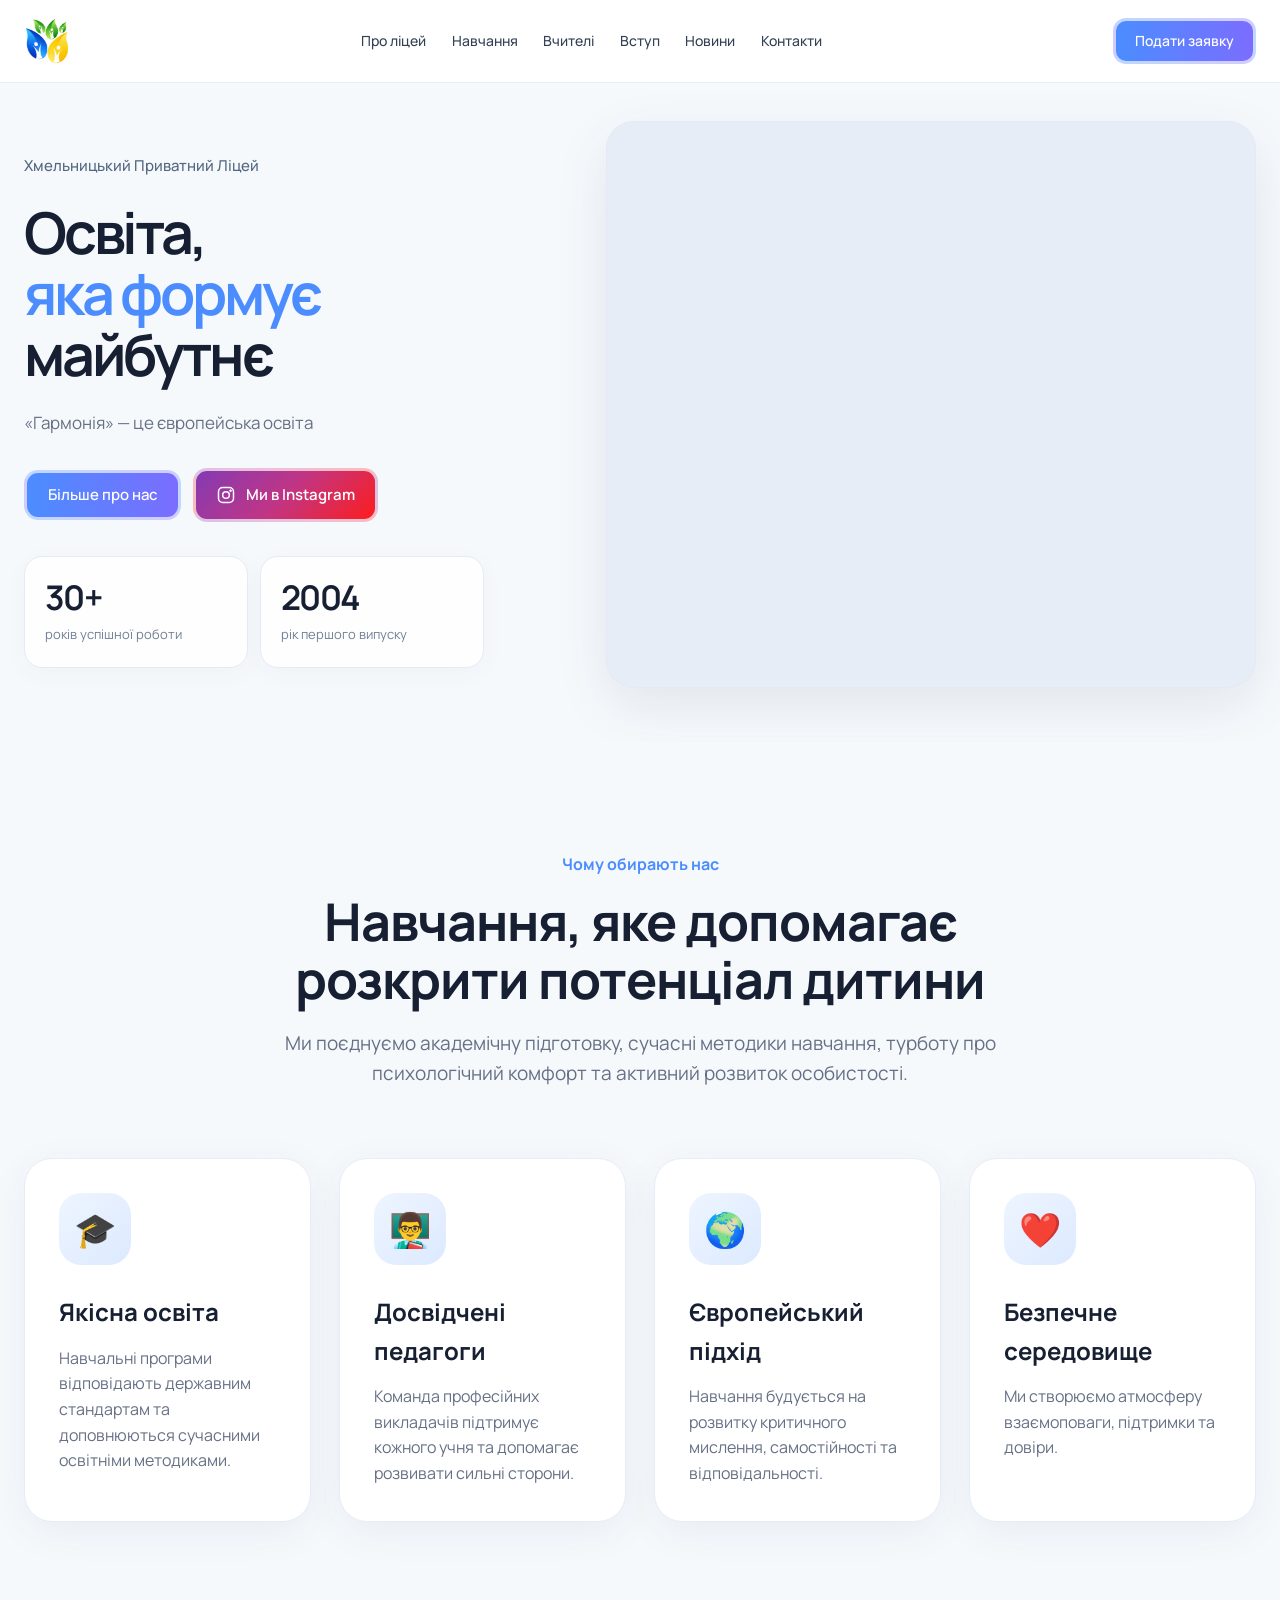
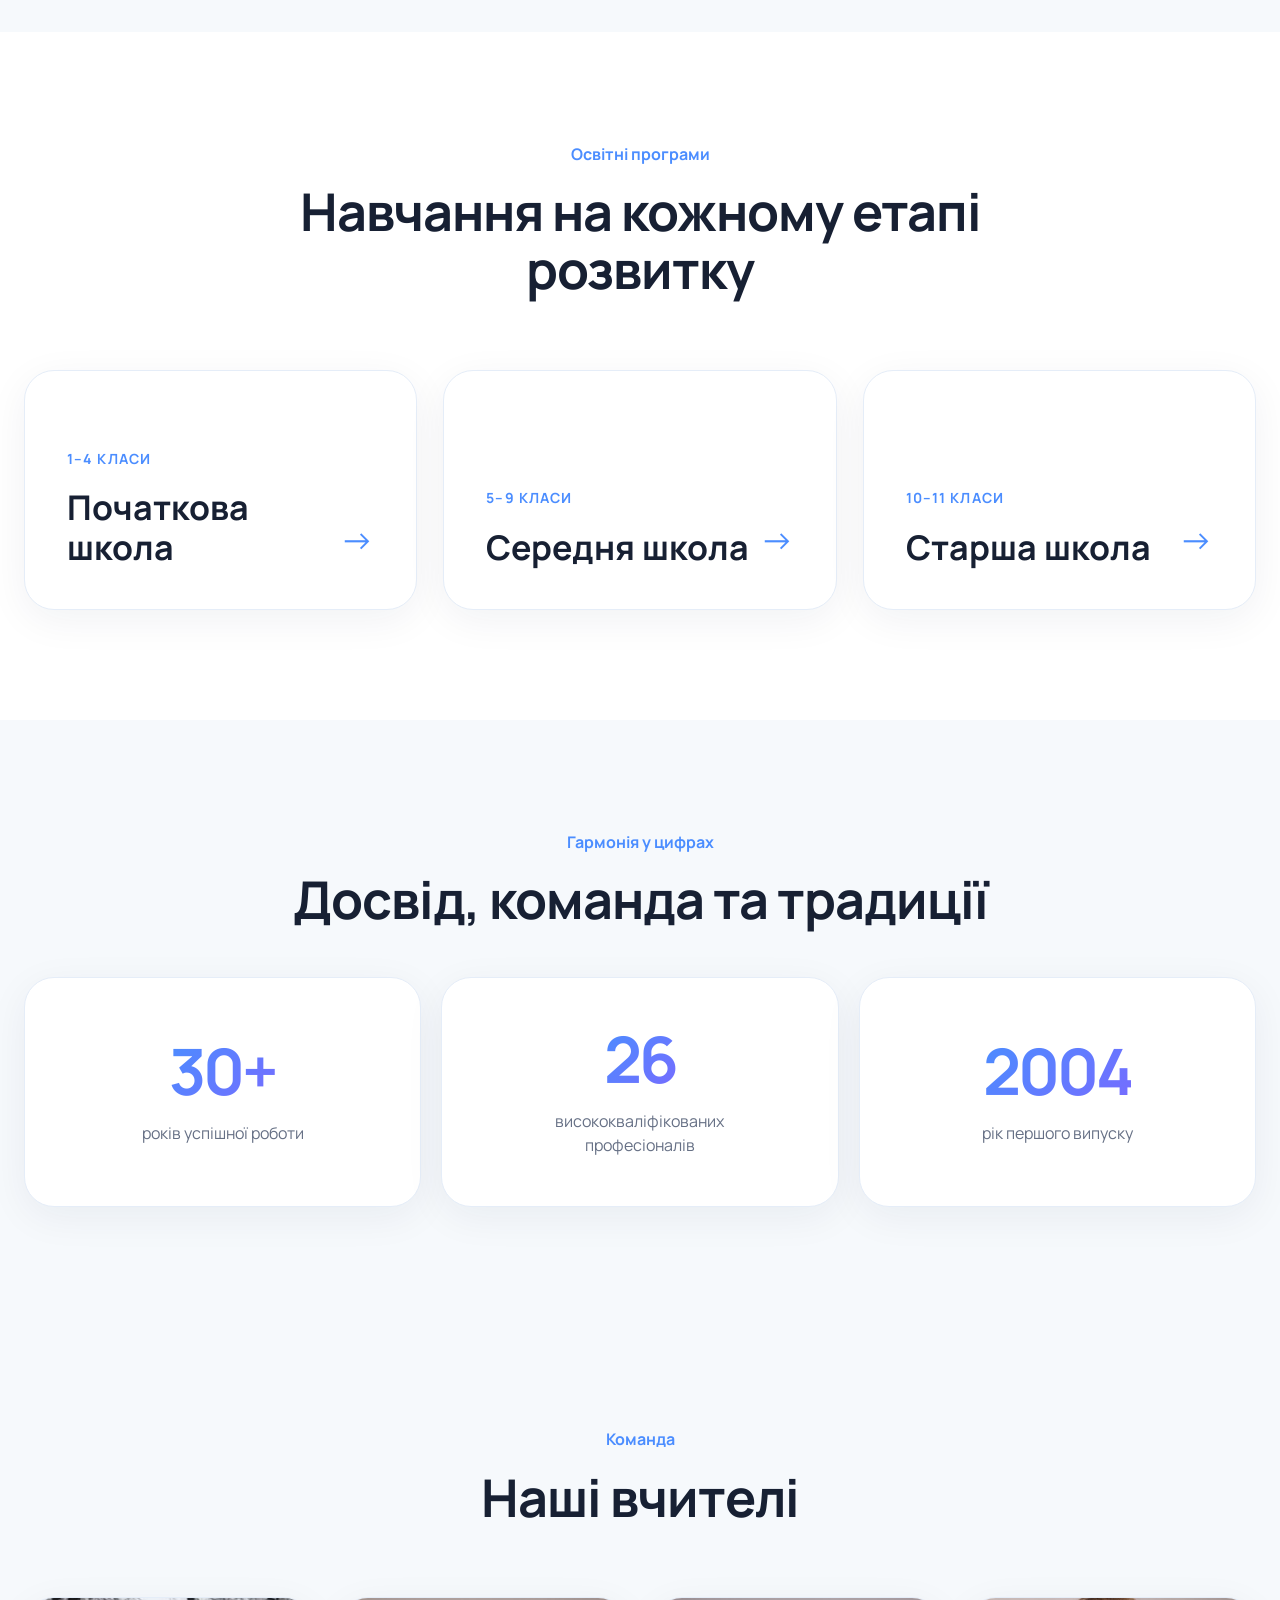
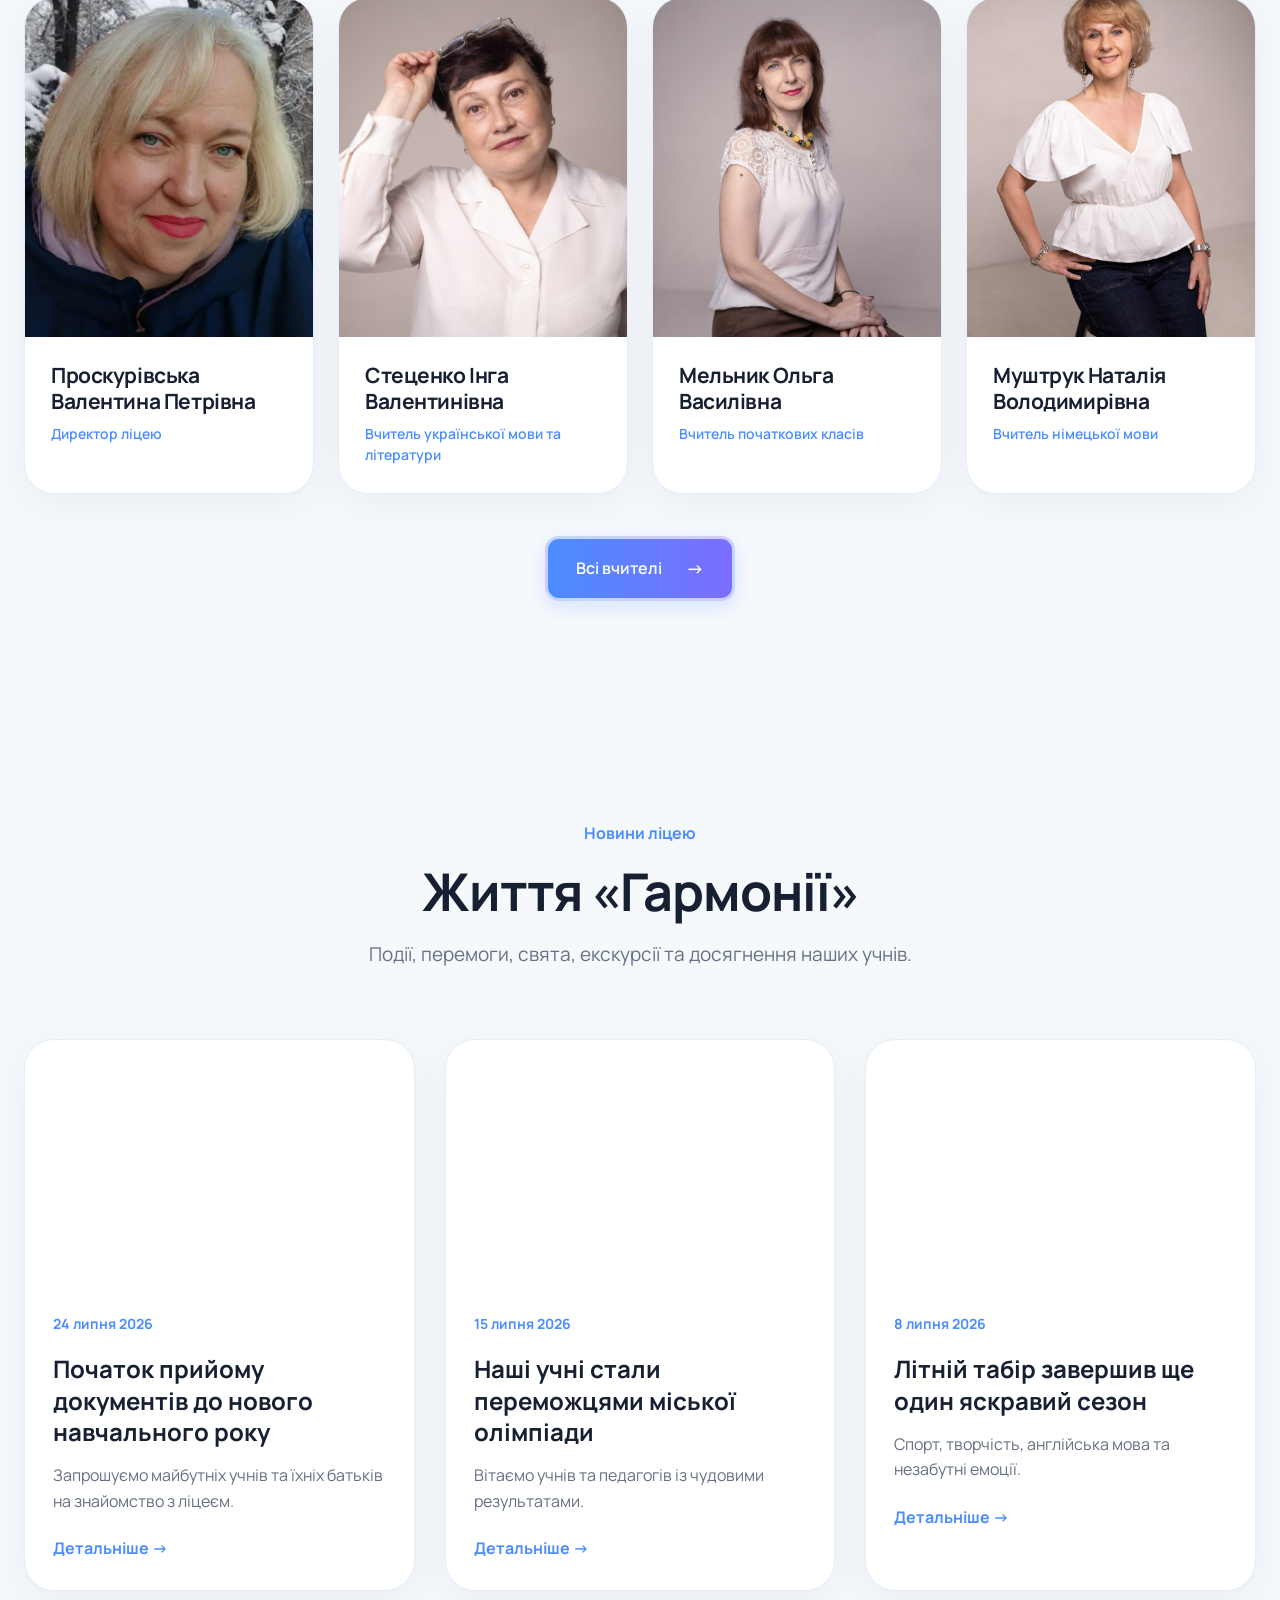
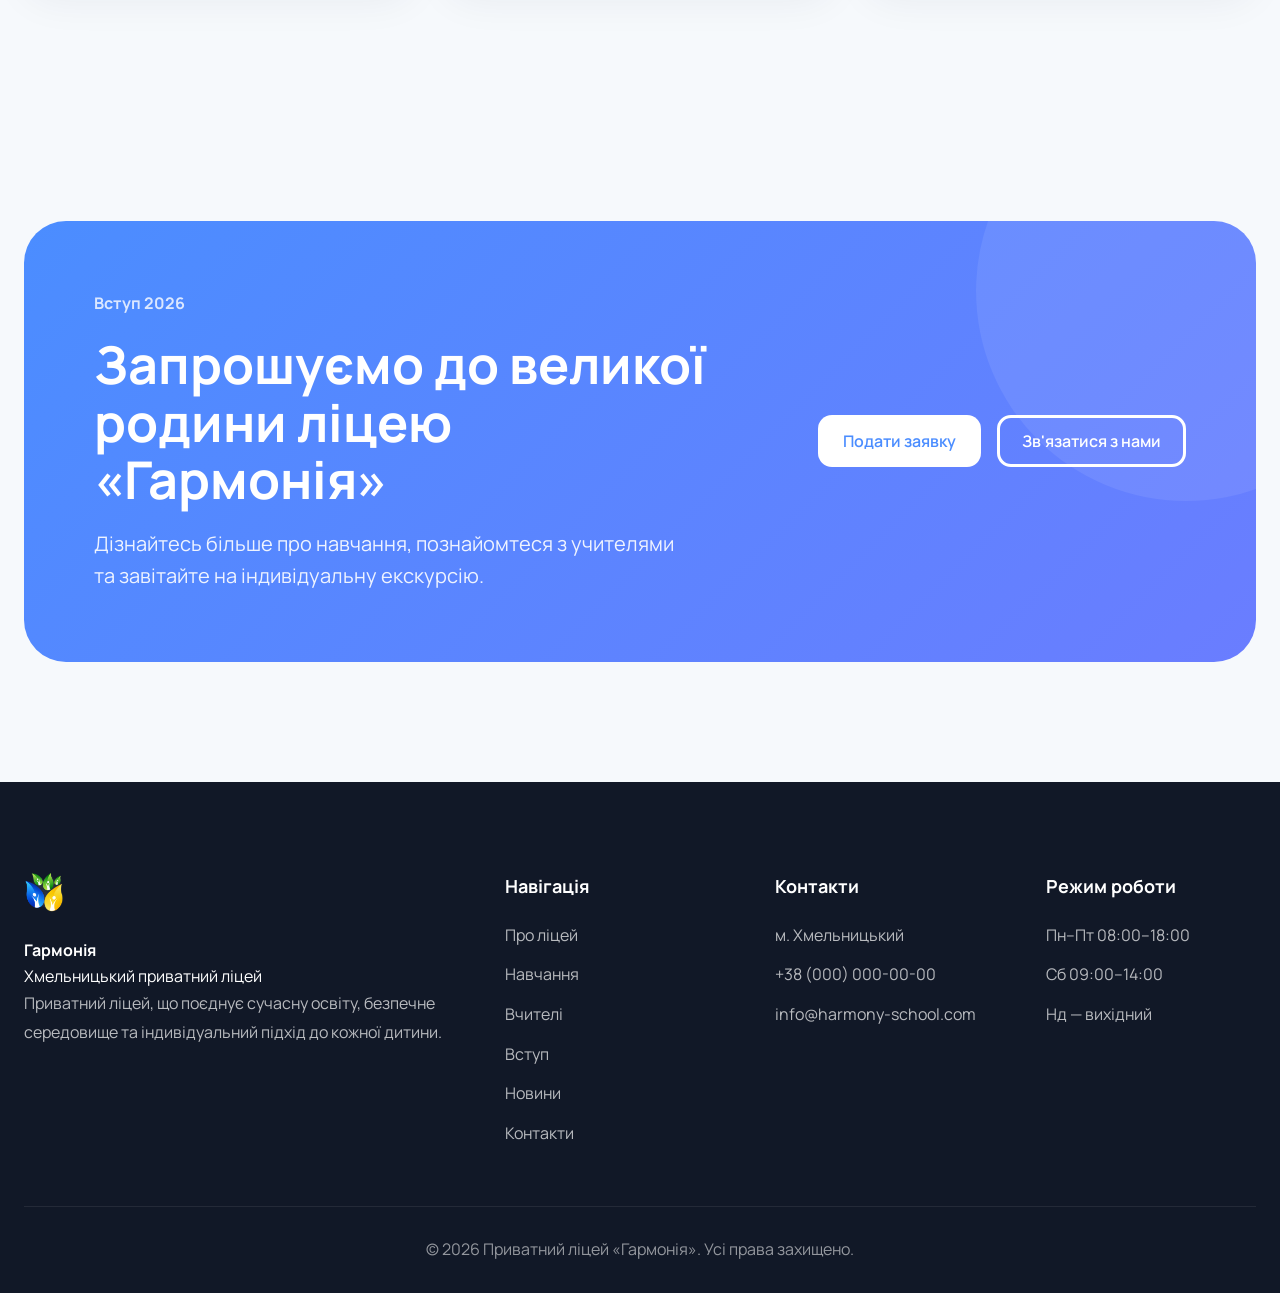
==== commit a7e5be60: "Update index.html" ====
--- a/index.html
+++ b/index.html
@@ -35,14 +35,14 @@
         </a>
 
         <!-- Десктопна навігація -->
-        <nav class="site-header__nav" aria-label="Головна навігація">
-            <a href="#about">Про ліцей</a>
-            <a href="#learning">Навчання</a>
-            <a href="Teachers/">Вчителі</a>
-            <a href="#admission">Вступ</a>
-            <a href="#news">Новини</a>
-            <a href="#contacts">Контакти</a>
-        </nav>
+<nav class="site-header__nav" aria-label="Головна навігація">
+    <a href="#why-us">Про ліцей</a>
+    <a href="#programs">Навчання</a>
+    <a href="#teachers">Вчителі</a>
+    <a href="#admission">Вступ</a>
+    <a href="#news">Новини</a>
+    <a href="#contacts">Контакти</a>
+</nav>
 
        <a class="site-header__apply"
    href="#contactModal"
@@ -104,14 +104,14 @@
         </button>
     </div>
 
-    <nav class="site-mobile-menu__nav" aria-label="Мобільна навігація">
-        <a href="#about">Про ліцей</a>
-        <a href="#learning">Навчання</a>
-        <a href="Teachers/">Вчителі</a>
-        <a href="#admission">Вступ</a>
-        <a href="#news">Новини</a>
-        <a href="#contacts">Контакти</a>
-    </nav>
+   <nav class="site-mobile-menu__nav" aria-label="Мобільна навігація">
+    <a href="#why-us">Про ліцей</a>
+    <a href="#programs">Навчання</a>
+    <a href="#teachers">Вчителі</a>
+    <a href="#admission">Вступ</a>
+    <a href="#news">Новини</a>
+    <a href="#contacts">Контакти</a>
+</nav>
 
     <a class="site-mobile-menu__apply" href="#admission">
         Подати заявку
@@ -239,7 +239,7 @@
      ПЕРЕВАГИ
 ========================== -->
 
-<section class="section">
+<section class="section" id="why-us">
 
     <div class="container">
 
@@ -368,7 +368,7 @@
      НАПРЯМКИ НАВЧАННЯ
 ========================== -->
 
-<section class="section alt">
+<section class="section alt" id="programs">
 
     <div class="container">
 
@@ -615,7 +615,7 @@
      НОВИНИ
 ========================== -->
 
-<section class="section">
+<section class="section" id="news">
 
     <div class="container">
 
@@ -767,7 +767,7 @@
      CTA
 ========================== -->
 
-<section class="cta">
+<section class="cta" id="admission">
 
     <div class="container">
 
@@ -824,7 +824,7 @@
 
 
 
-<footer>
+<footer id="contacts">
 
 <div class="container footer-grid">
 
@@ -870,17 +870,12 @@
 </h4>
 
 <ul>
-
-<li><a href="#">Про ліцей</a></li>
-
-<li><a href="#">Навчання</a></li>
-
-<li><a href="#">Вступ</a></li>
-
-<li><a href="#">Новини</a></li>
-
-<li><a href="#">Контакти</a></li>
-
+    <li><a href="#why-us">Про ліцей</a></li>
+    <li><a href="#programs">Навчання</a></li>
+    <li><a href="#teachers">Вчителі</a></li>
+    <li><a href="#admission">Вступ</a></li>
+    <li><a href="#news">Новини</a></li>
+    <li><a href="#contacts">Контакти</a></li>
 </ul>
 
 </div>
--- a/styles.css
+++ b/styles.css
@@ -2562,40 +2562,44 @@
     align-items: center;
     justify-content: center;
     padding: 20px;
-    opacity: 0;
     visibility: hidden;
     pointer-events: none;
-    transition: opacity .3s ease, visibility .3s ease;
+    transition: visibility 0s linear .3s;
 }
 
 .contact-modal.is-open {
-    opacity: 1;
     visibility: visible;
     pointer-events: auto;
+    transition-delay: 0s;
 }
 
 .contact-modal__backdrop {
     position: absolute;
     inset: 0;
-    background: rgba(8, 24, 62, 0.72);
-
-    -webkit-backdrop-filter: blur(0px);
-    backdrop-filter: blur(0px);
-
+}
+
+.contact-modal__backdrop::before,
+.contact-modal__backdrop::after {
+    position: absolute;
+    inset: 0;
+    content: "";
     opacity: 0;
-
-    transition:
-        opacity .3s ease,
-        -webkit-backdrop-filter .3s ease,
-        backdrop-filter .3s ease;
-
-    will-change: opacity, backdrop-filter;
-}
-
-.contact-modal.is-open .contact-modal__backdrop {
-    opacity: 1;
+    pointer-events: none;
+    transition: opacity .3s ease;
+}
+
+.contact-modal__backdrop::before {
     -webkit-backdrop-filter: blur(10px);
     backdrop-filter: blur(10px);
+}
+
+.contact-modal__backdrop::after {
+    background: rgba(8, 24, 62, 0.72);
+}
+
+.contact-modal.is-open .contact-modal__backdrop::before,
+.contact-modal.is-open .contact-modal__backdrop::after {
+    opacity: 1;
 }
 
 .contact-modal__dialog {
@@ -2610,11 +2614,13 @@
     border: 1px solid rgba(255,255,255,.7);
     border-radius: 26px;
     box-shadow: 0 24px 80px rgba(5, 20, 55, .25);
+    opacity: 0;
     transform: translateY(18px) scale(.98);
-    transition: transform .3s ease;
+    transition: opacity .3s ease, transform .3s ease;
 }
 
 .contact-modal.is-open .contact-modal__dialog {
+    opacity: 1;
     transform: translateY(0) scale(1);
 }
 
@@ -2829,4 +2835,22 @@
 
 .contact-modal__close::first-line {
     line-height: 1;
+}
+
+/* =================================
+   SMOOTH ANCHOR NAVIGATION
+================================= */
+
+html {
+    scroll-behavior: smooth;
+    scroll-padding-top: 130px;
+}
+
+#why-us,
+#programs,
+#teachers,
+#admission,
+#news,
+#contacts {
+    scroll-margin-top: 130px;
 }
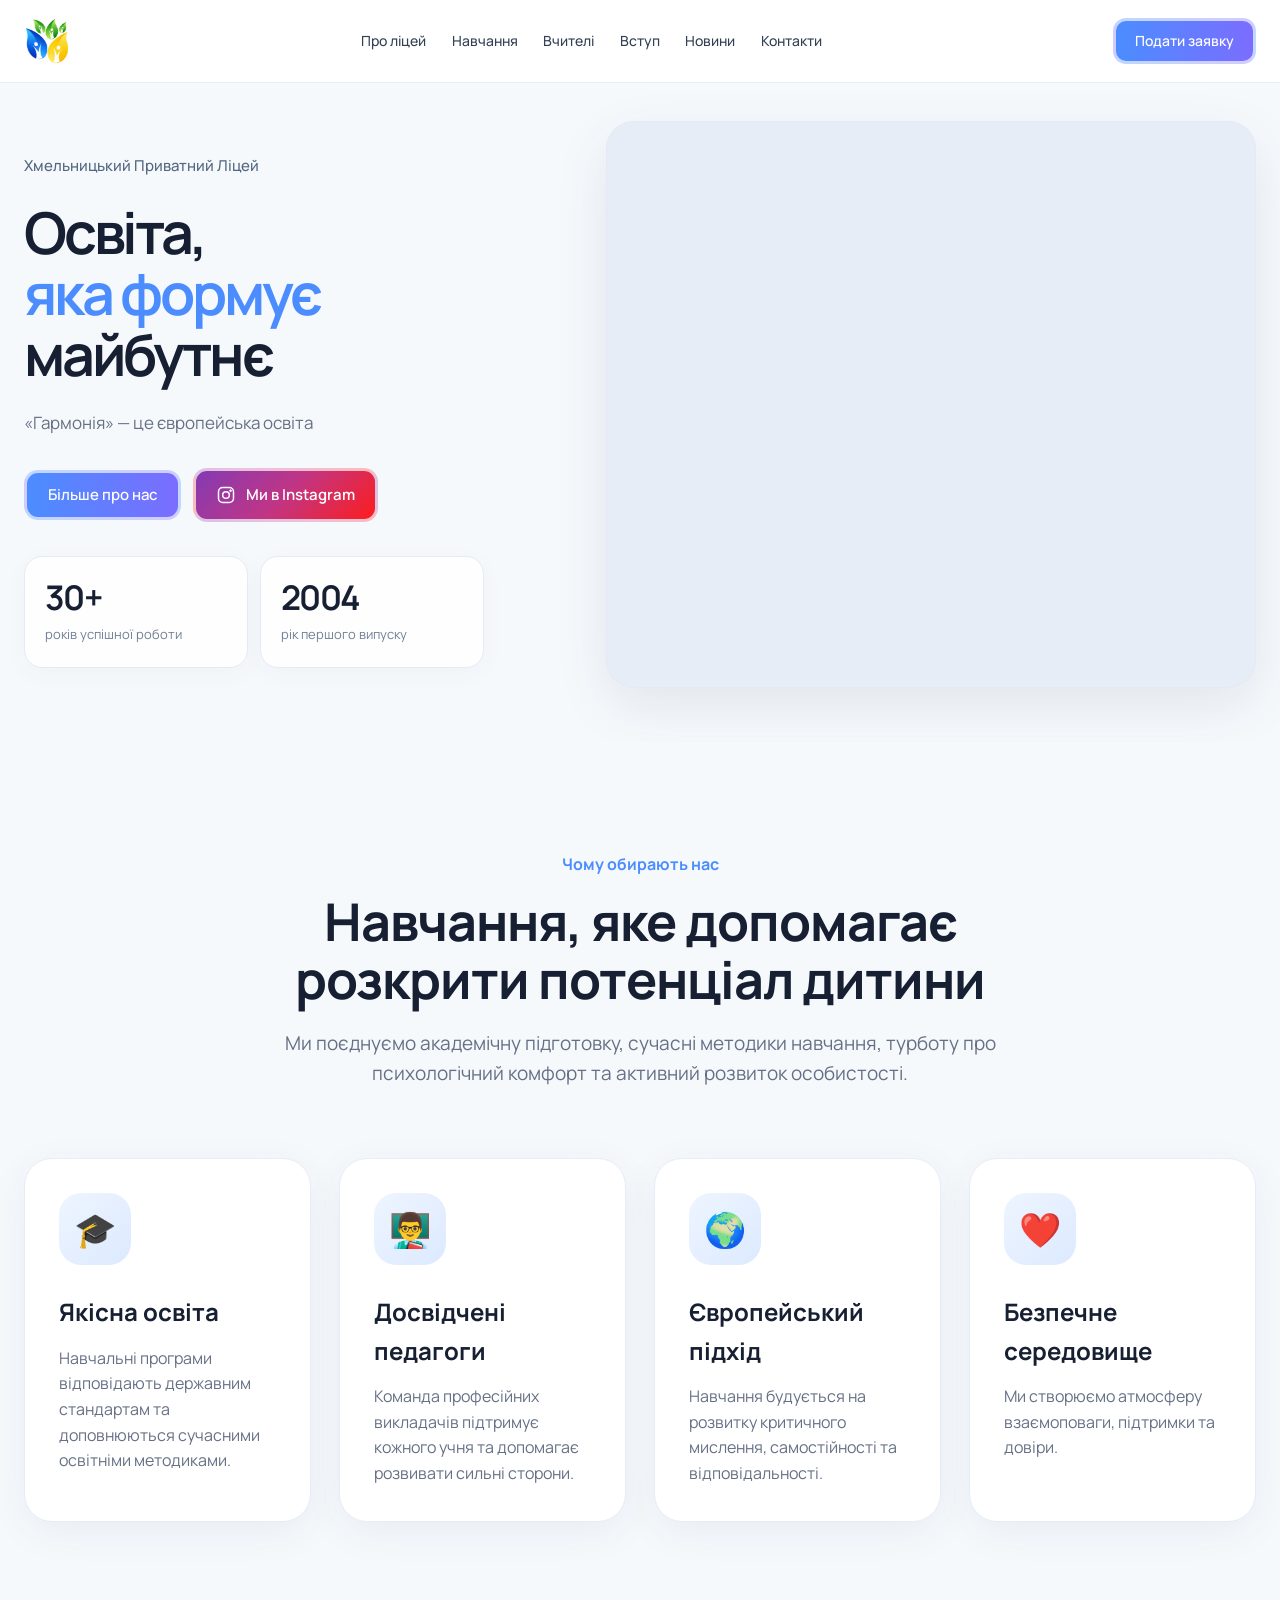
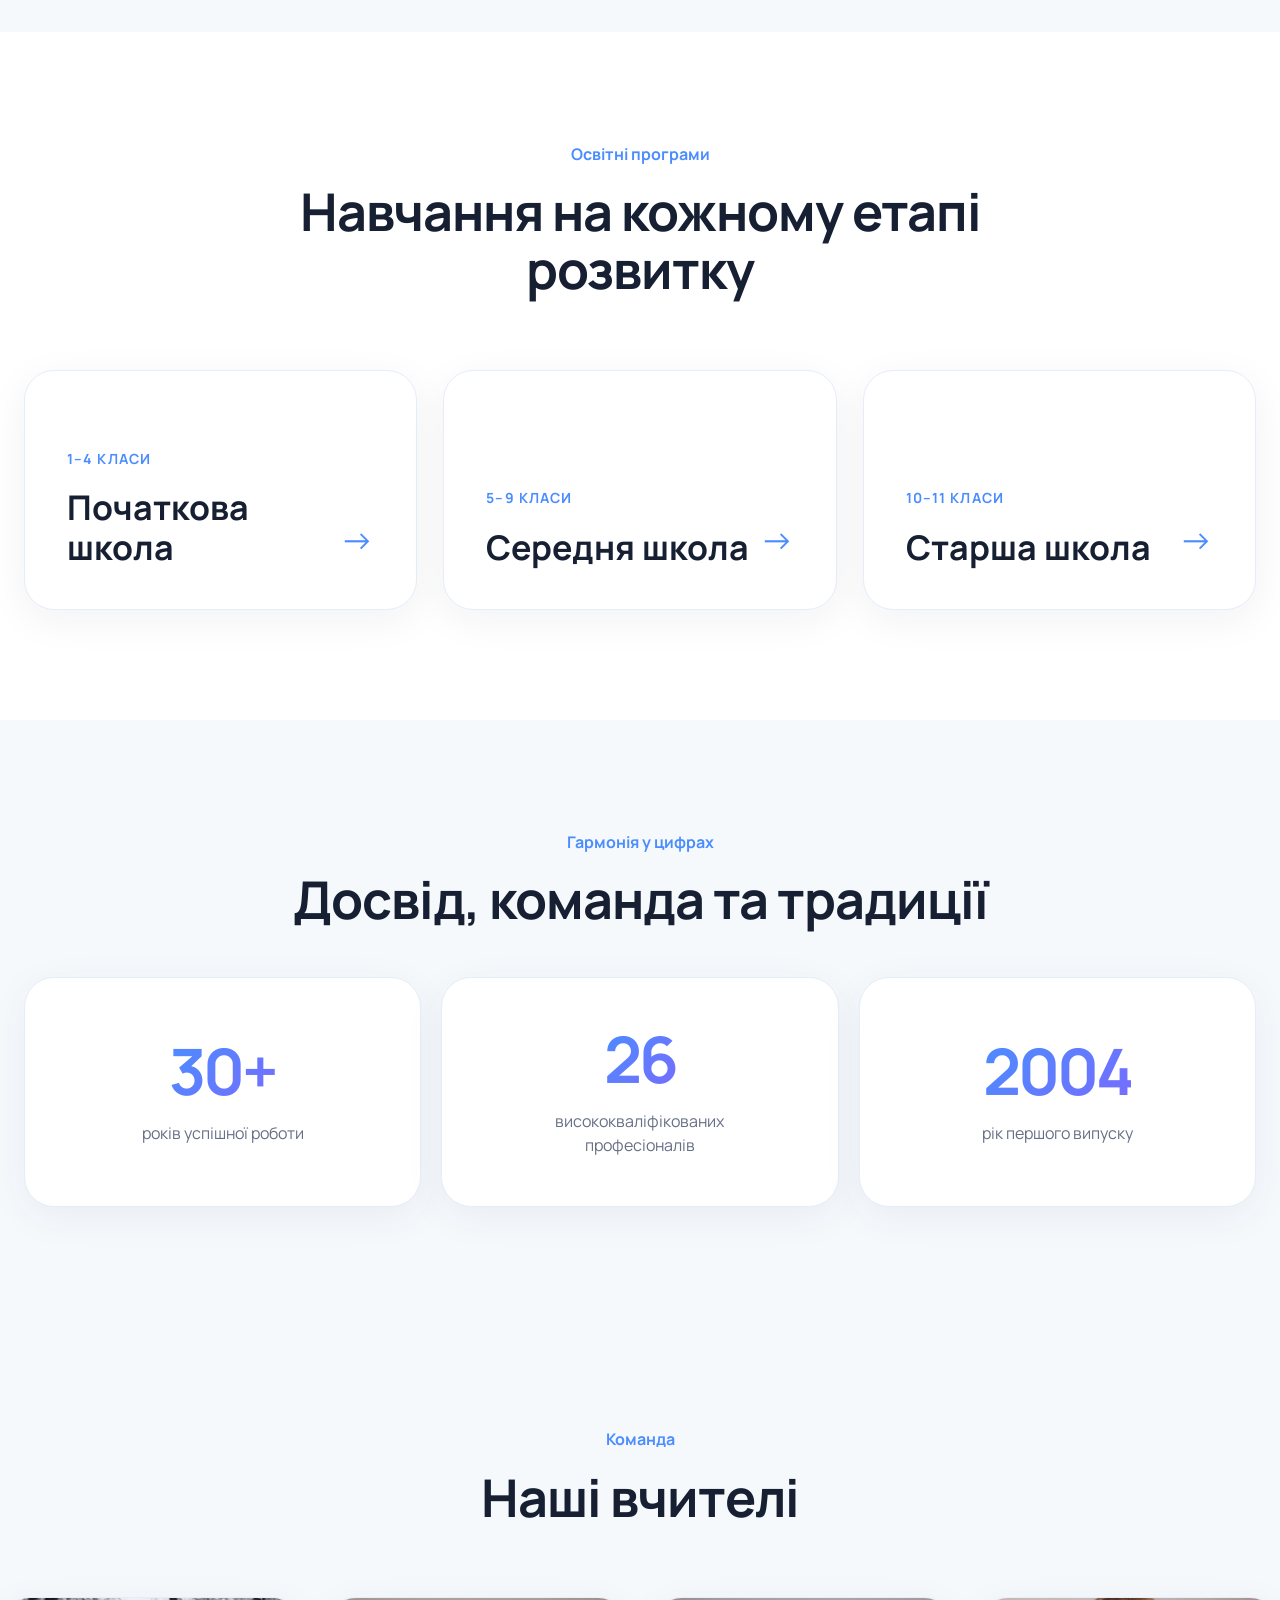
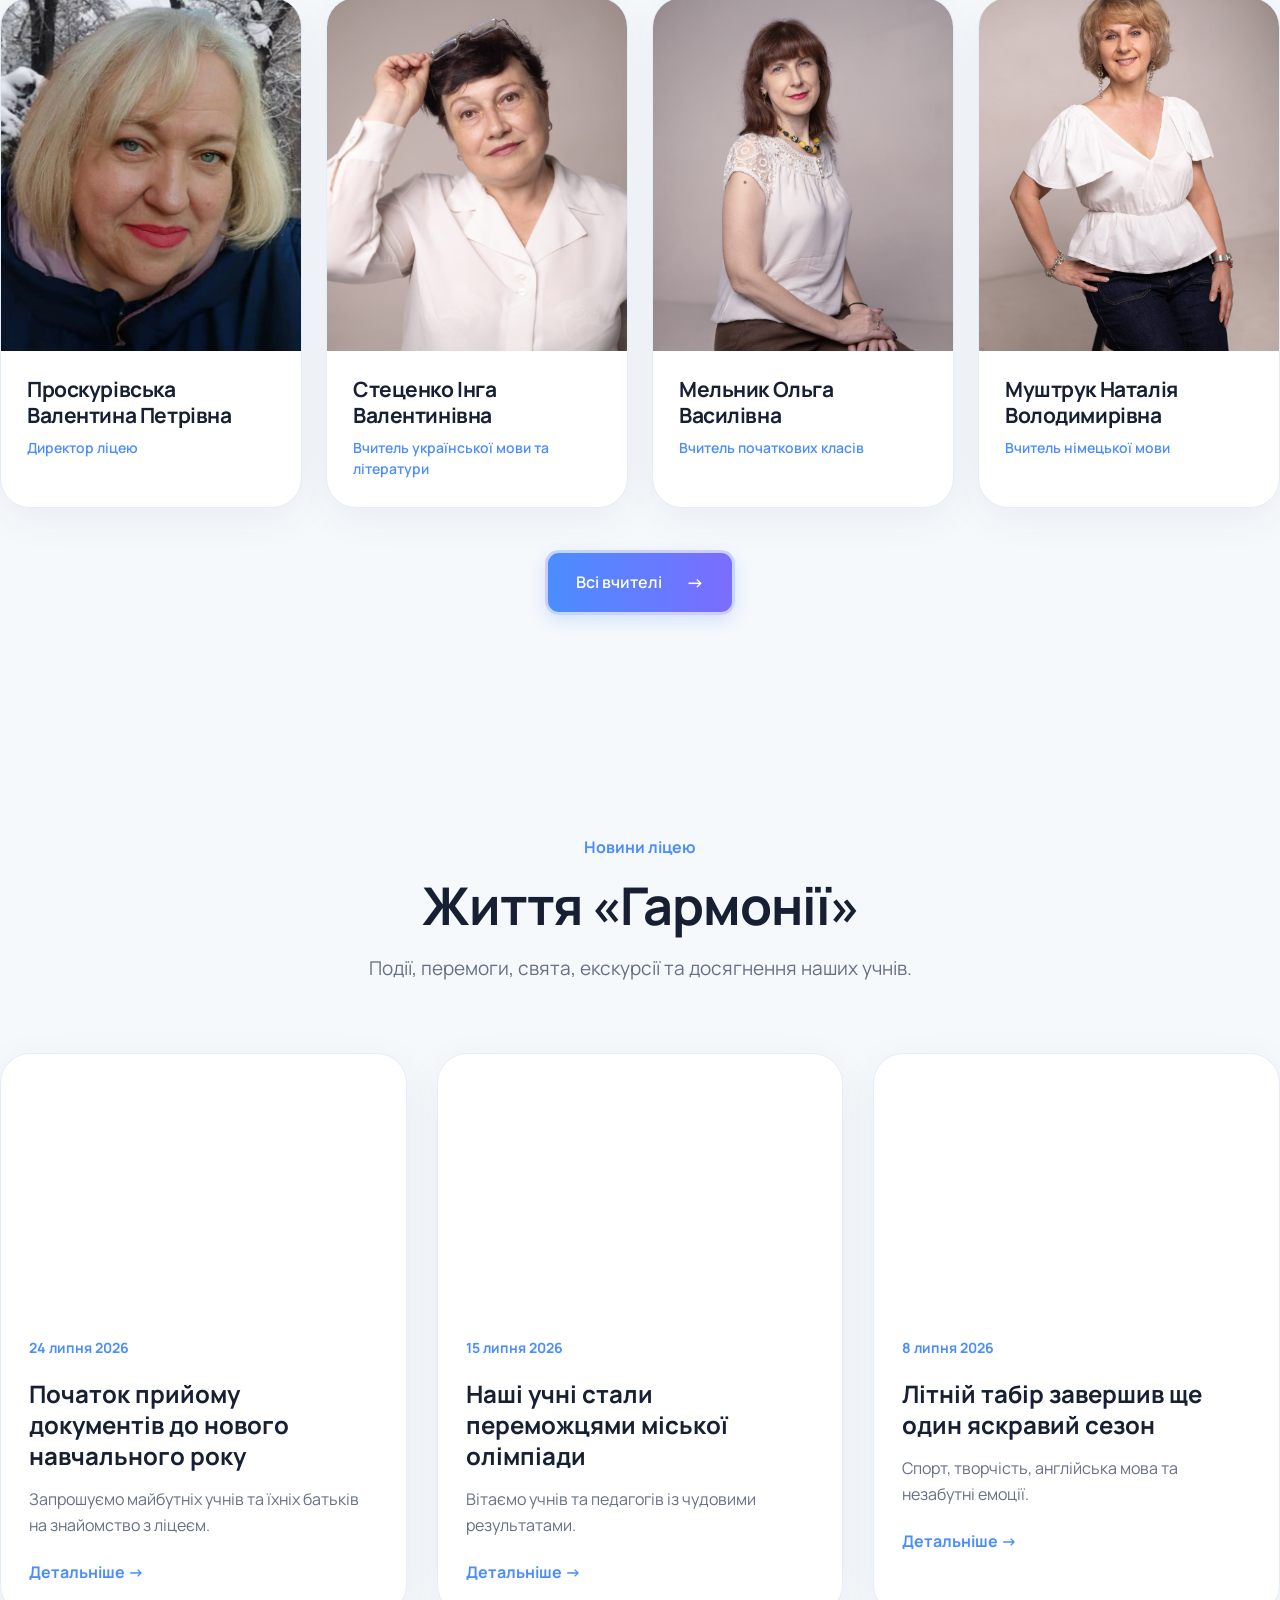
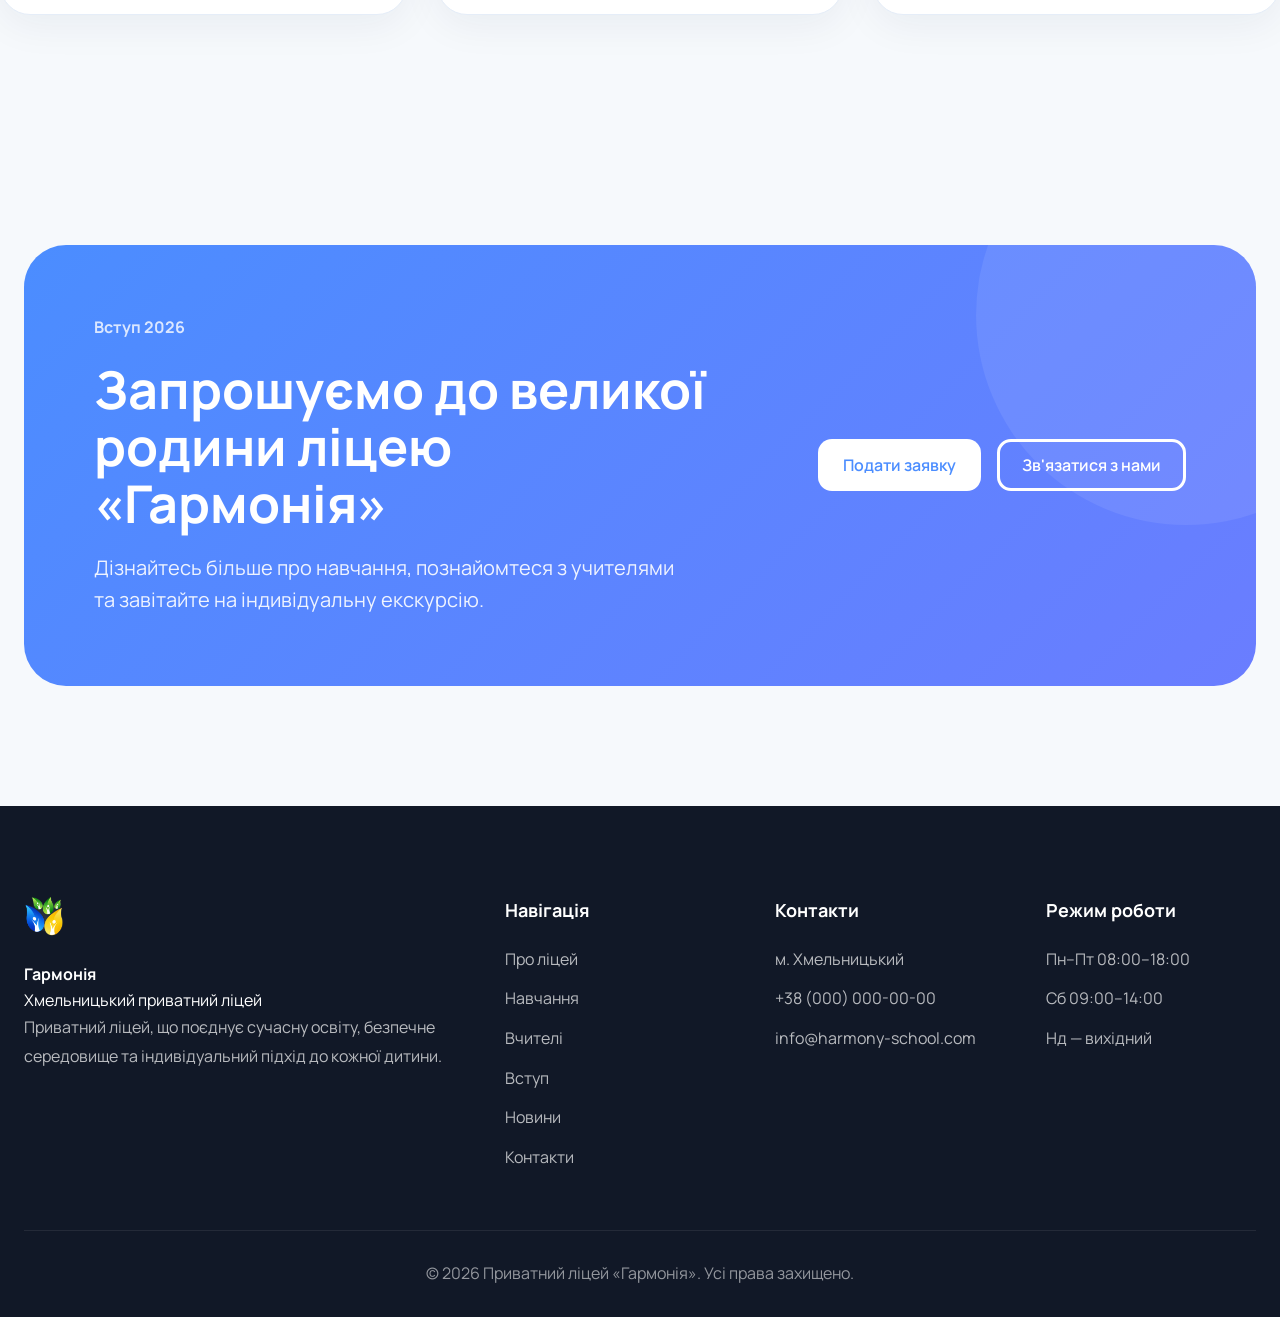
==== commit d17039b3: "anchor acroll fixes" ====
--- a/index.html
+++ b/index.html
@@ -239,7 +239,7 @@
      ПЕРЕВАГИ
 ========================== -->
 
-<section class="section" id="why-us">
+<section class="section">
 
     <div class="container">
 
@@ -247,7 +247,7 @@
 
             <span>Чому обирають нас</span>
 
-            <h2>
+            <h2 id="why-us">
                 Навчання, яке допомагає розкрити потенціал дитини
             </h2>
 
@@ -368,7 +368,7 @@
      НАПРЯМКИ НАВЧАННЯ
 ========================== -->
 
-<section class="section alt" id="programs">
+<section class="section alt">
 
     <div class="container">
 
@@ -376,7 +376,7 @@
 
             <span>Освітні програми</span>
 
-            <h2>
+            <h2 id="programs">
 
                 Навчання на кожному етапі розвитку
 
@@ -516,13 +516,13 @@
      ВЧИТЕЛІ
 ========================== -->
 
-<section class="section teachers-section" id="teachers">
+<section class="section teachers-section" 
 
     <div class="container">
 
         <div class="section-heading">
             <span>Команда</span>
-            <h2>Наші вчителі</h2>
+            <h2 id="teachers">Наші вчителі</h2>
         </div>
 
         <div class="teachers-grid">
@@ -615,7 +615,7 @@
      НОВИНИ
 ========================== -->
 
-<section class="section" id="news">
+<section class="section" 
 
     <div class="container">
 
@@ -623,7 +623,7 @@
 
             <span>Новини ліцею</span>
 
-            <h2>
+            <h2 id="news">
 
                 Життя «Гармонії»
 
@@ -767,7 +767,7 @@
      CTA
 ========================== -->
 
-<section class="cta" id="admission">
+<section class="cta">
 
     <div class="container">
 
@@ -781,7 +781,7 @@
 
                 </span>
 
-                <h2>
+                <h2 id="admission">
 
                     Запрошуємо до великої родини
                     ліцею «Гармонія»
--- a/styles.css
+++ b/styles.css
@@ -2837,20 +2837,22 @@
     line-height: 1;
 }
 
-/* =================================
-   SMOOTH ANCHOR NAVIGATION
-================================= */
-
+/* Плавна навігація */
 html {
     scroll-behavior: smooth;
-    scroll-padding-top: 130px;
-}
-
+    scroll-padding-top: 0 !important;
+}
+
+/* Відступ безпосередньо перед заголовками */
 #why-us,
 #programs,
 #teachers,
 #admission,
-#news,
+#news {
+    scroll-margin-top: 130px !important;
+}
+
+/* Футер */
 #contacts {
-    scroll-margin-top: 130px;
+    scroll-margin-top: 130px !important;
 }
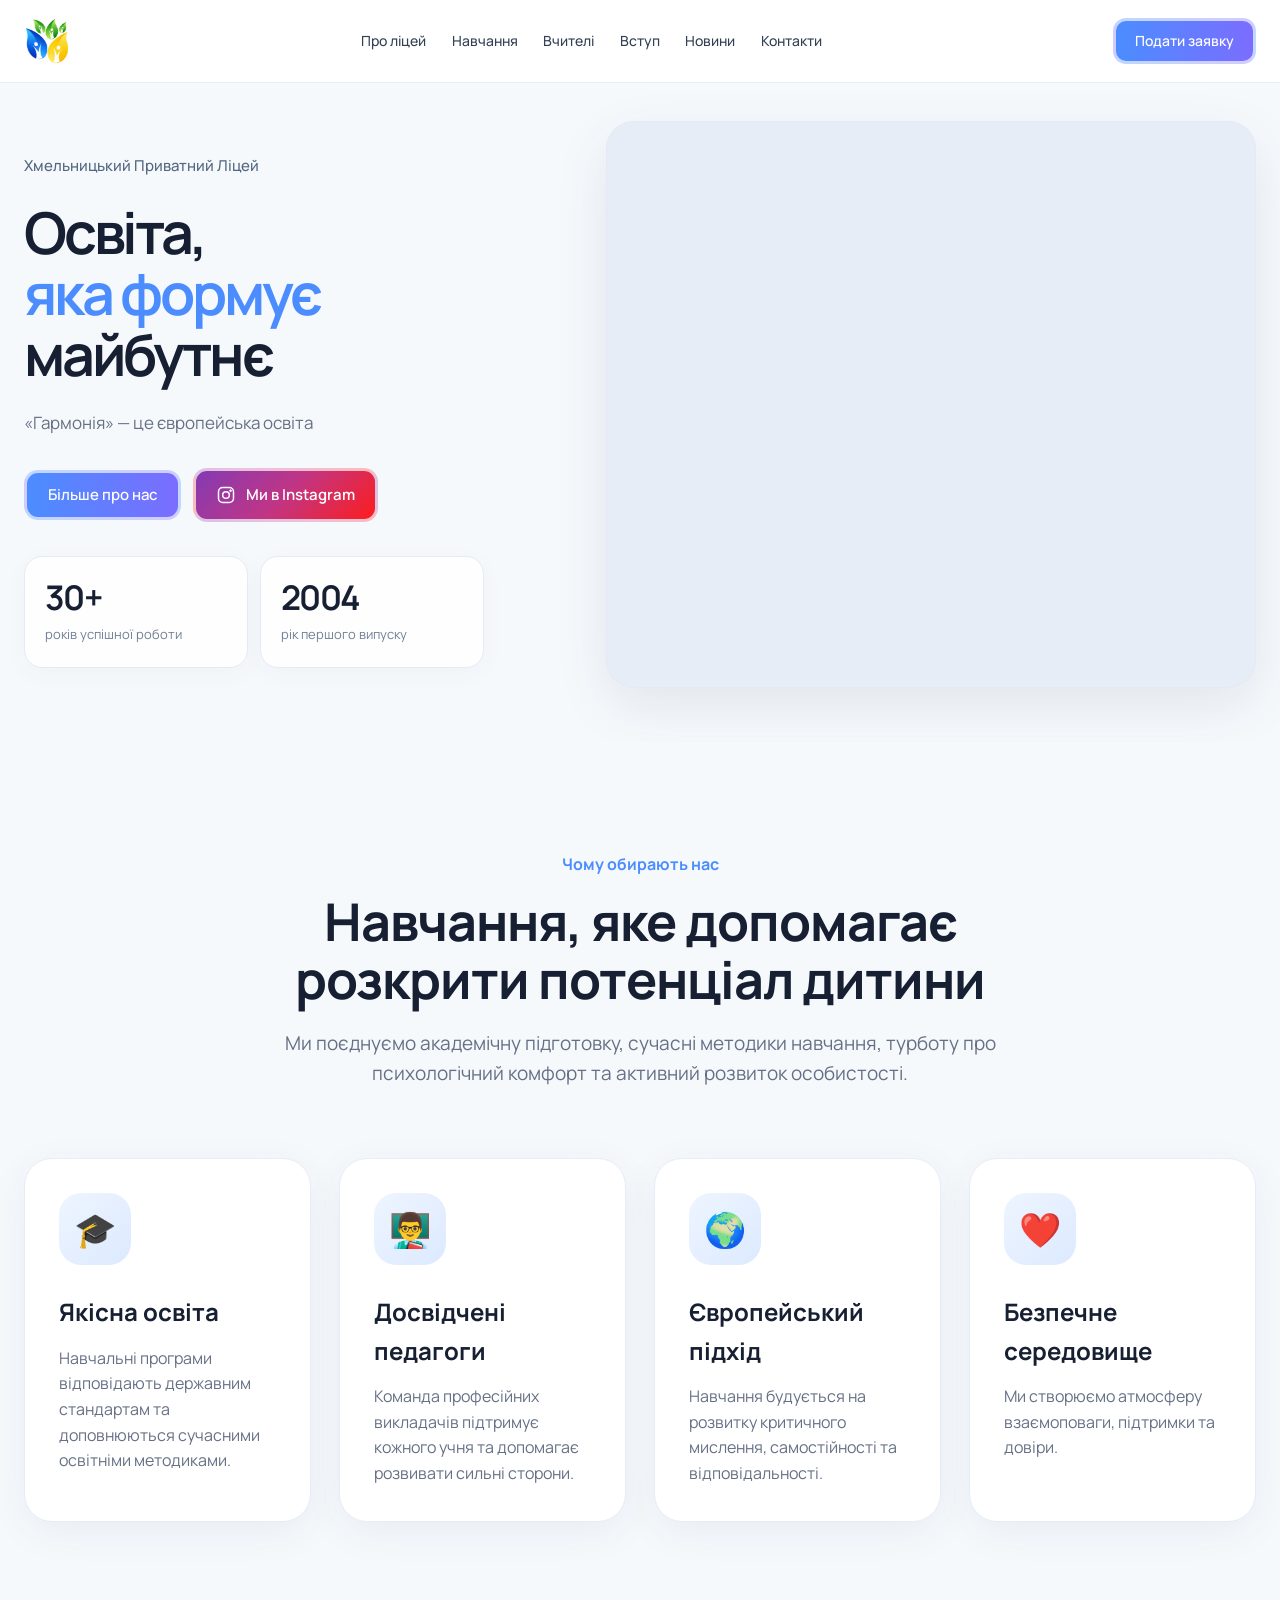
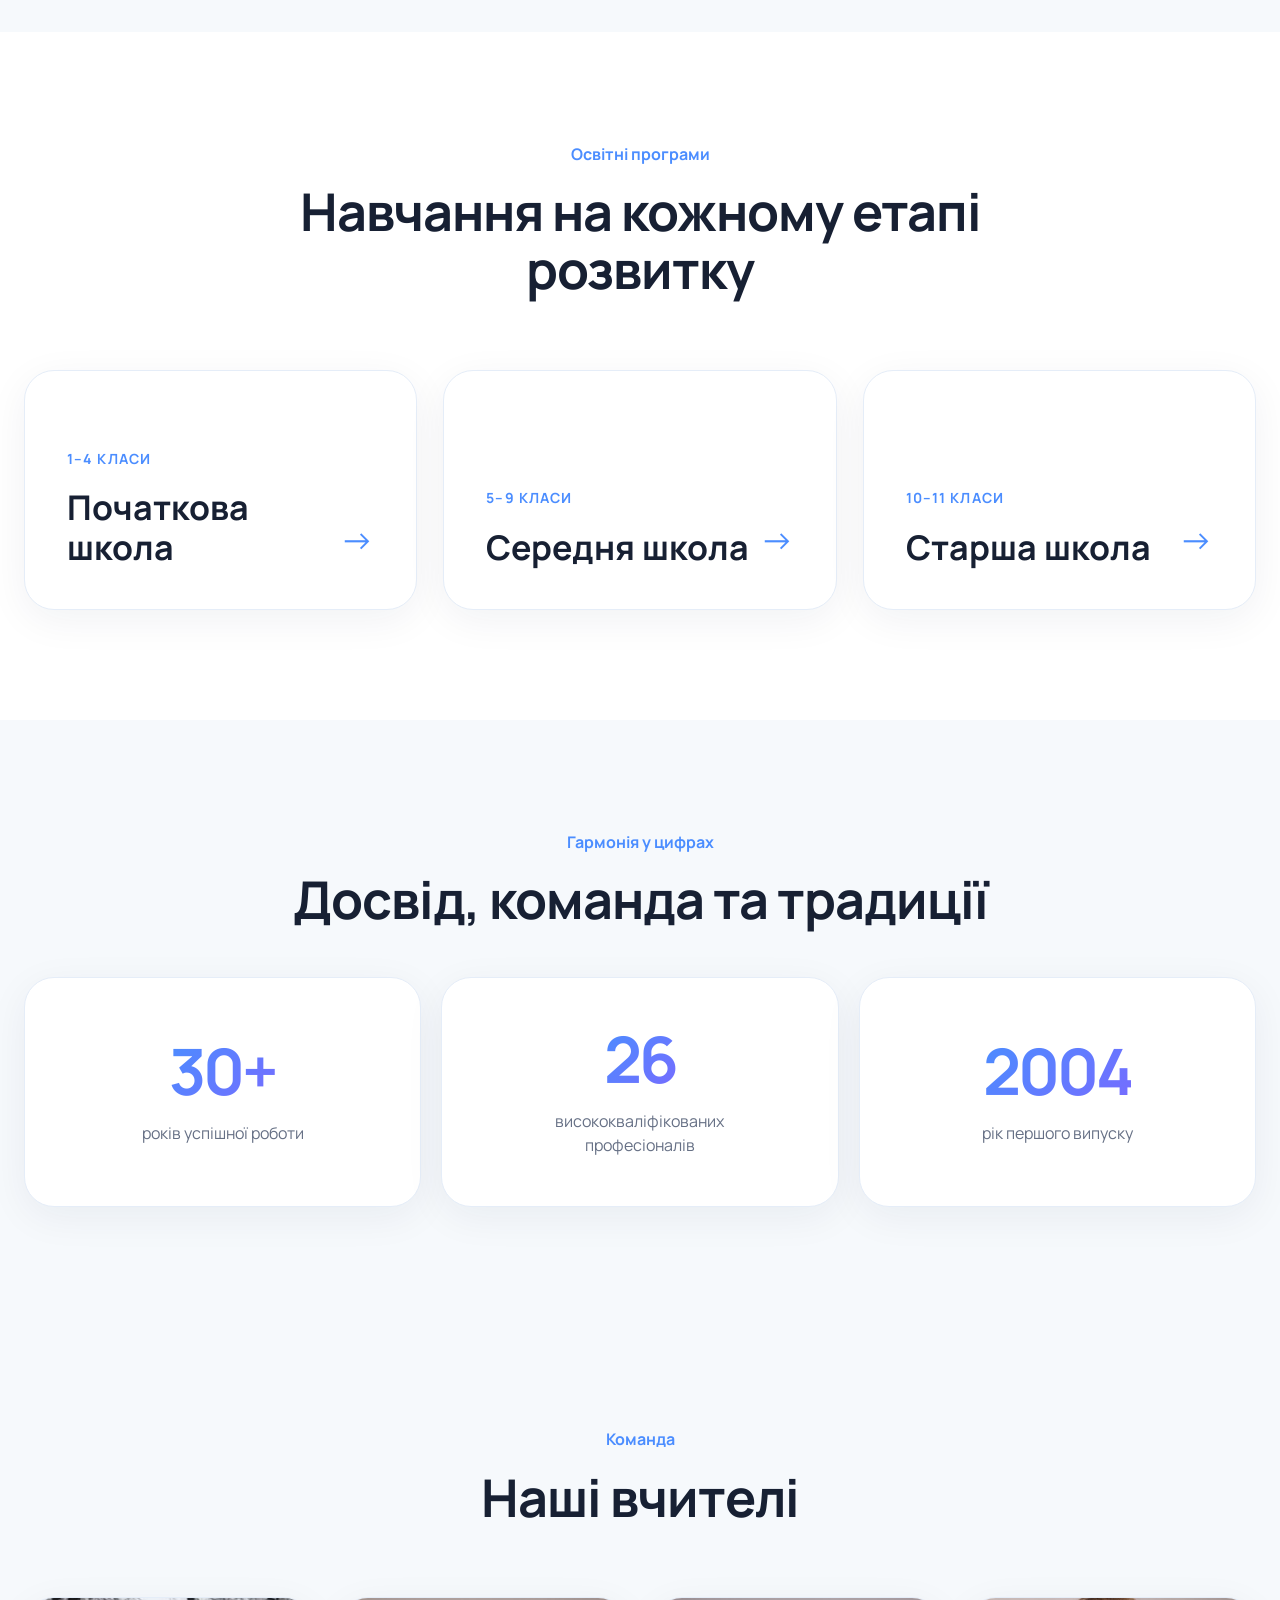
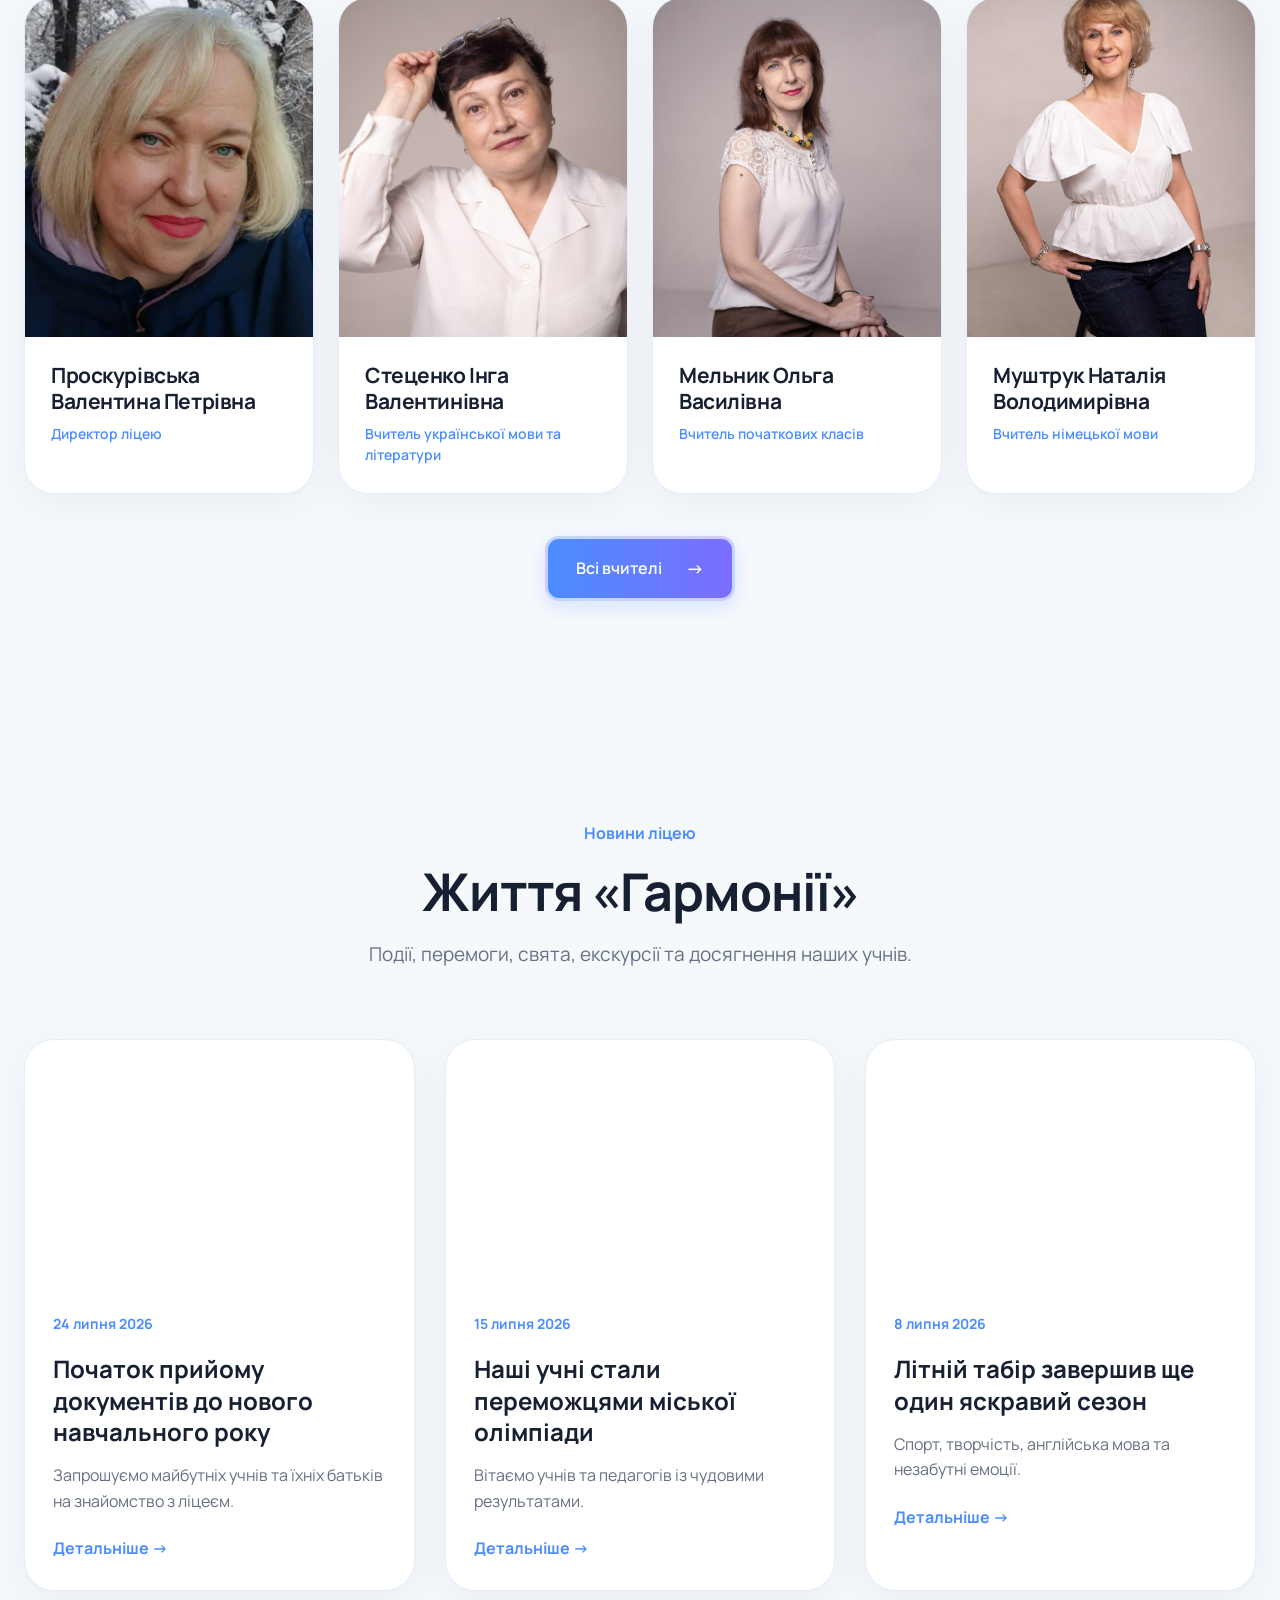
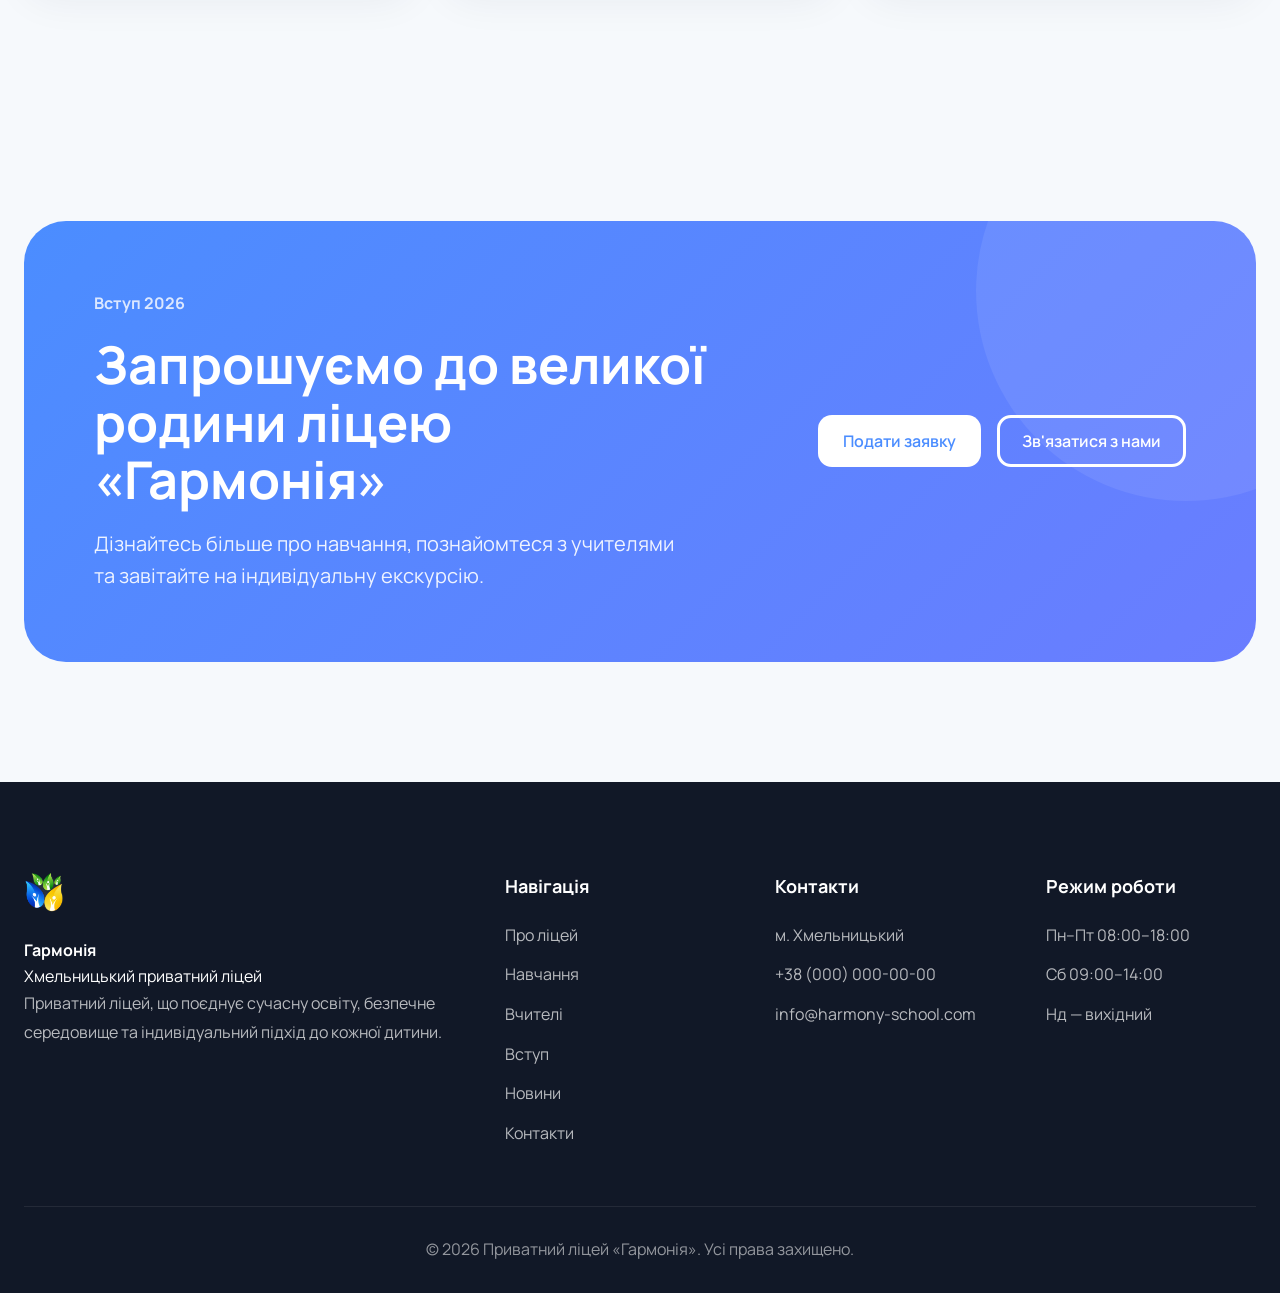
==== commit 0c343256: "Update index.html" ====
--- a/index.html
+++ b/index.html
@@ -516,7 +516,7 @@
      ВЧИТЕЛІ
 ========================== -->
 
-<section class="section teachers-section" 
+<section class="section teachers-section">
 
     <div class="container">
 
@@ -615,7 +615,7 @@
      НОВИНИ
 ========================== -->
 
-<section class="section" 
+<section class="section">
 
     <div class="container">
 
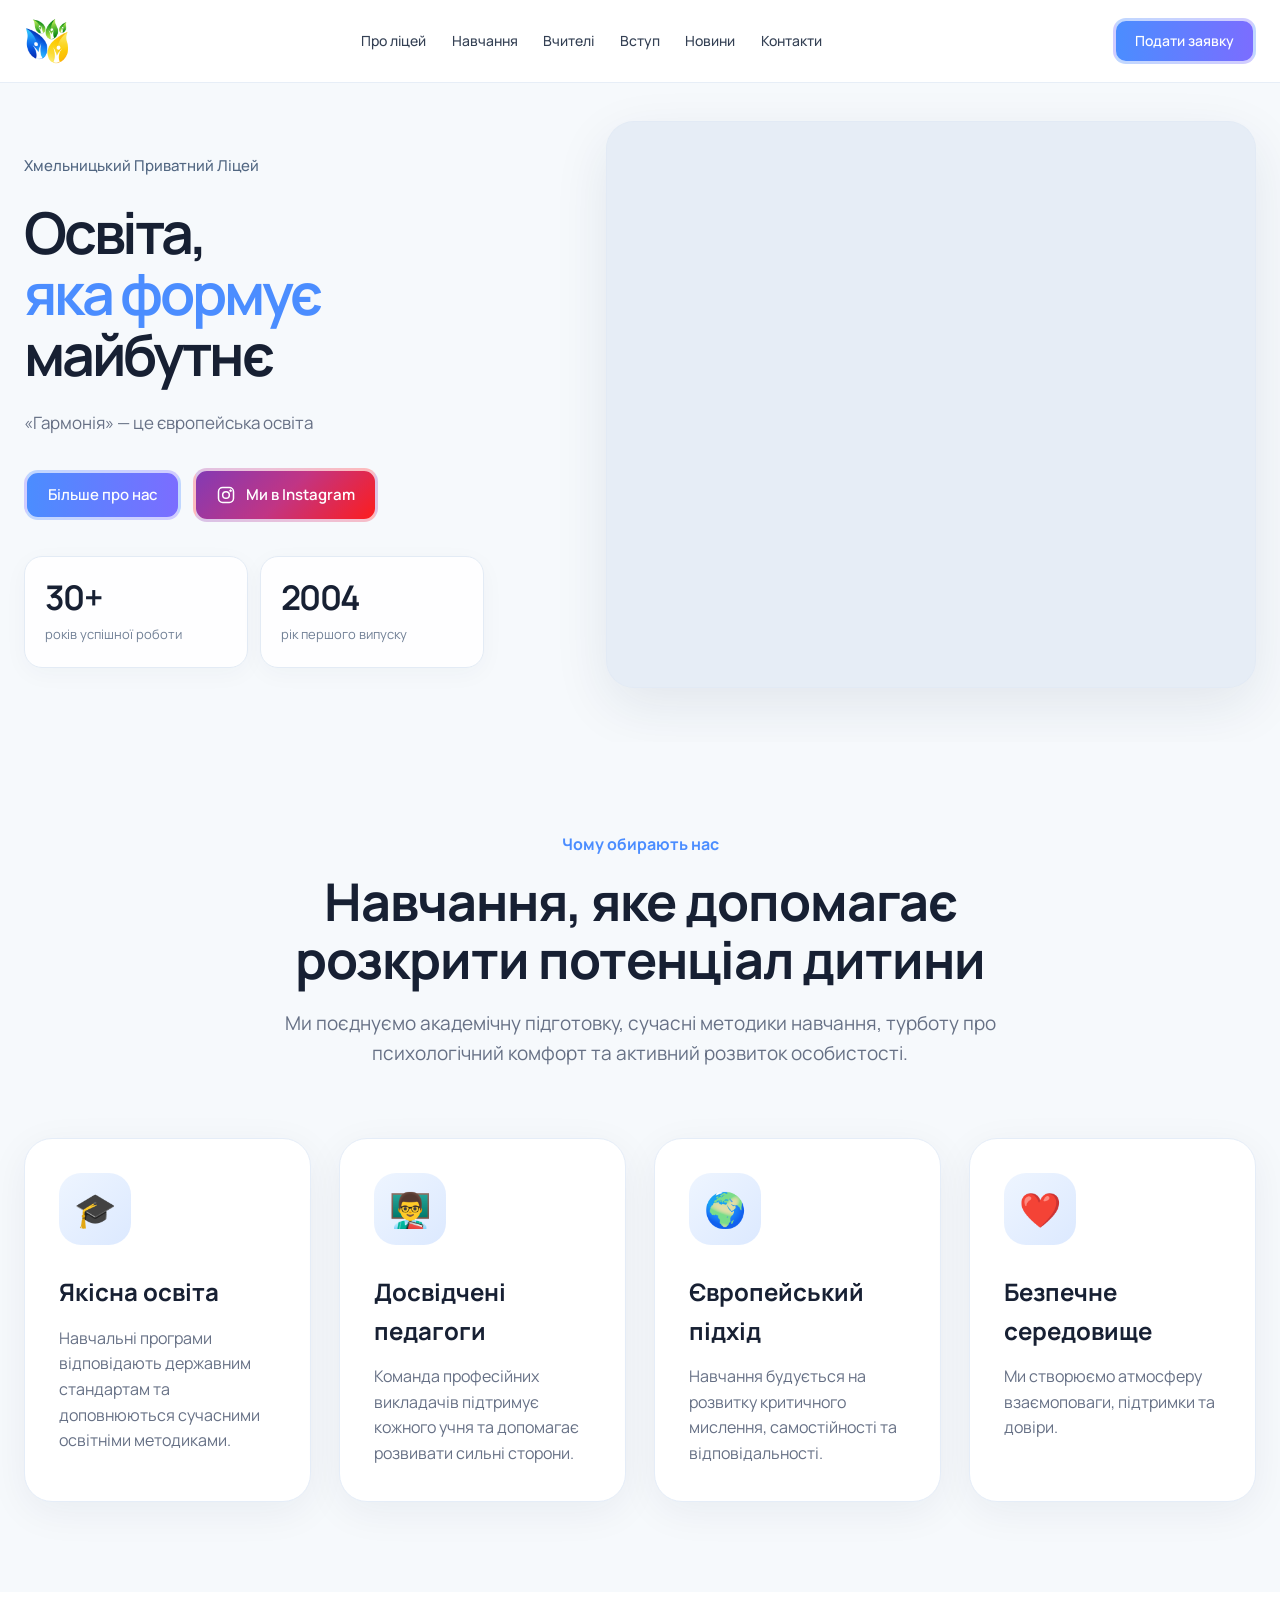
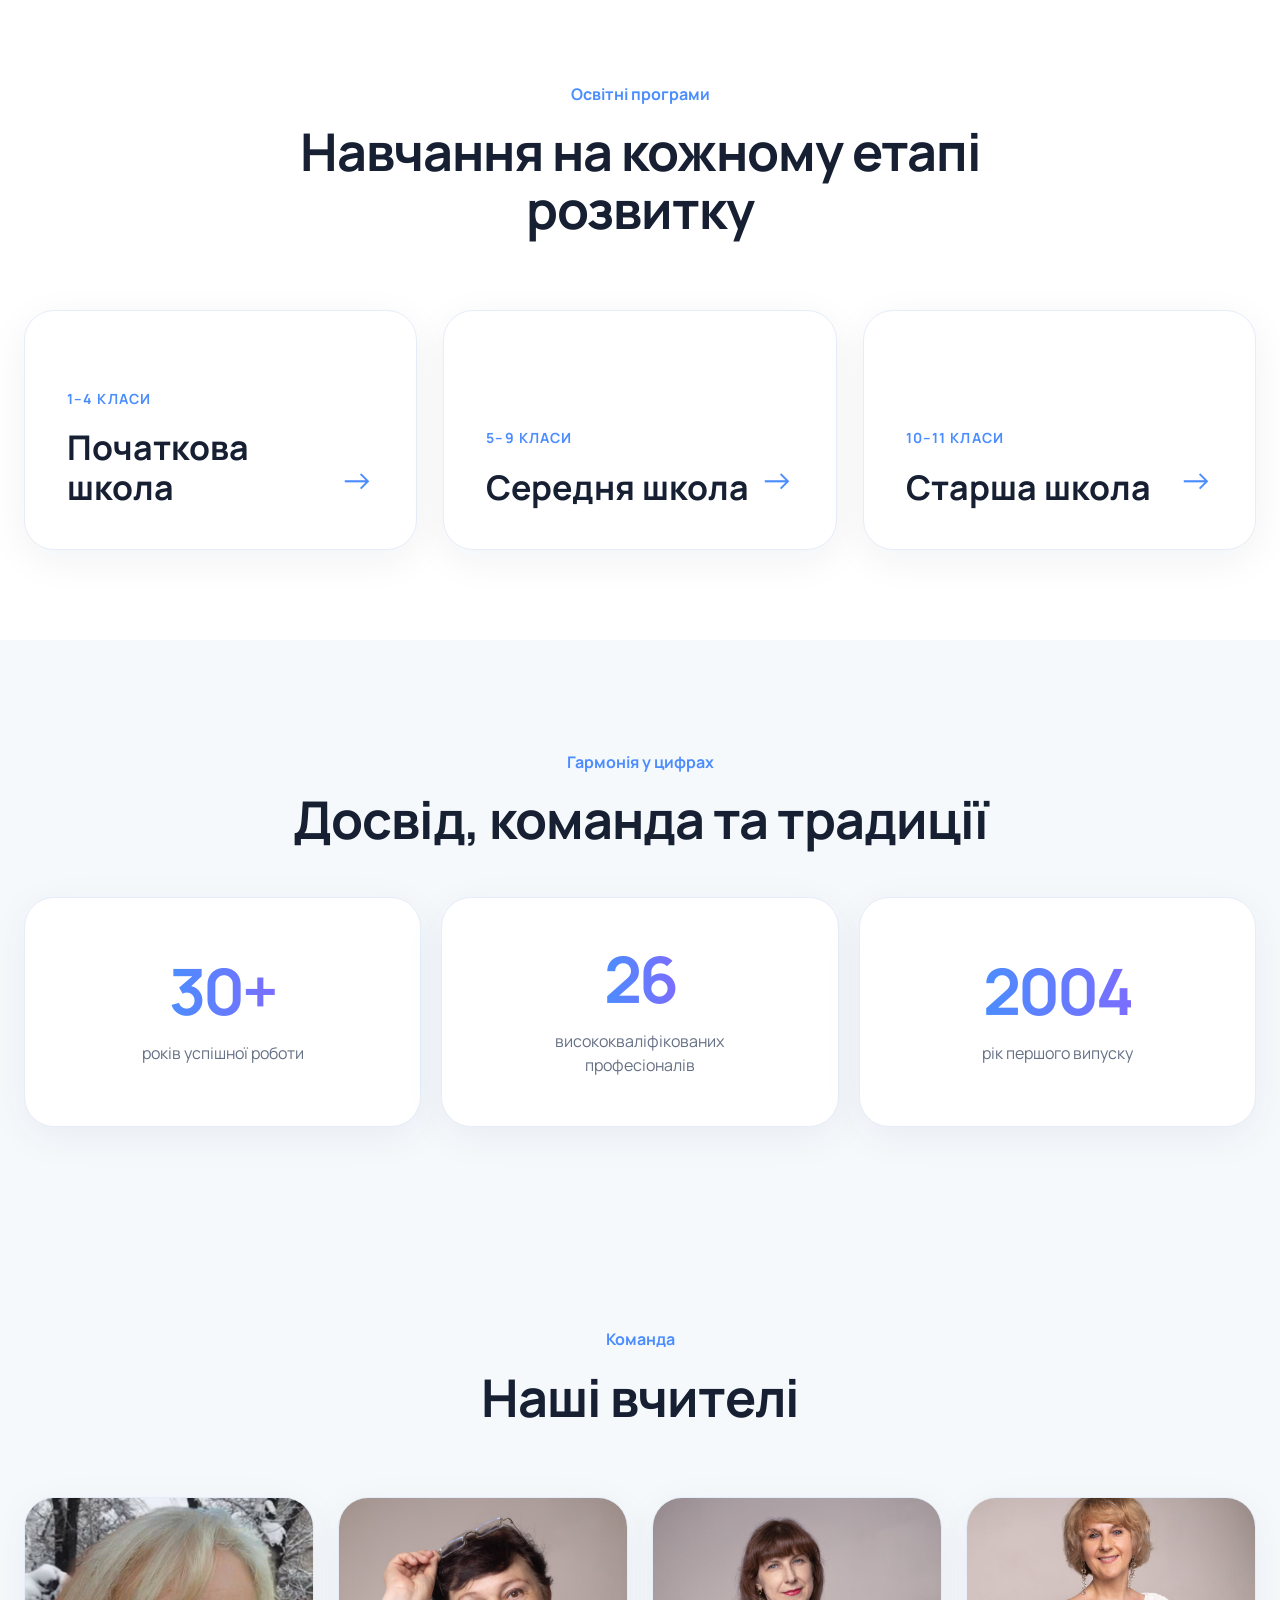
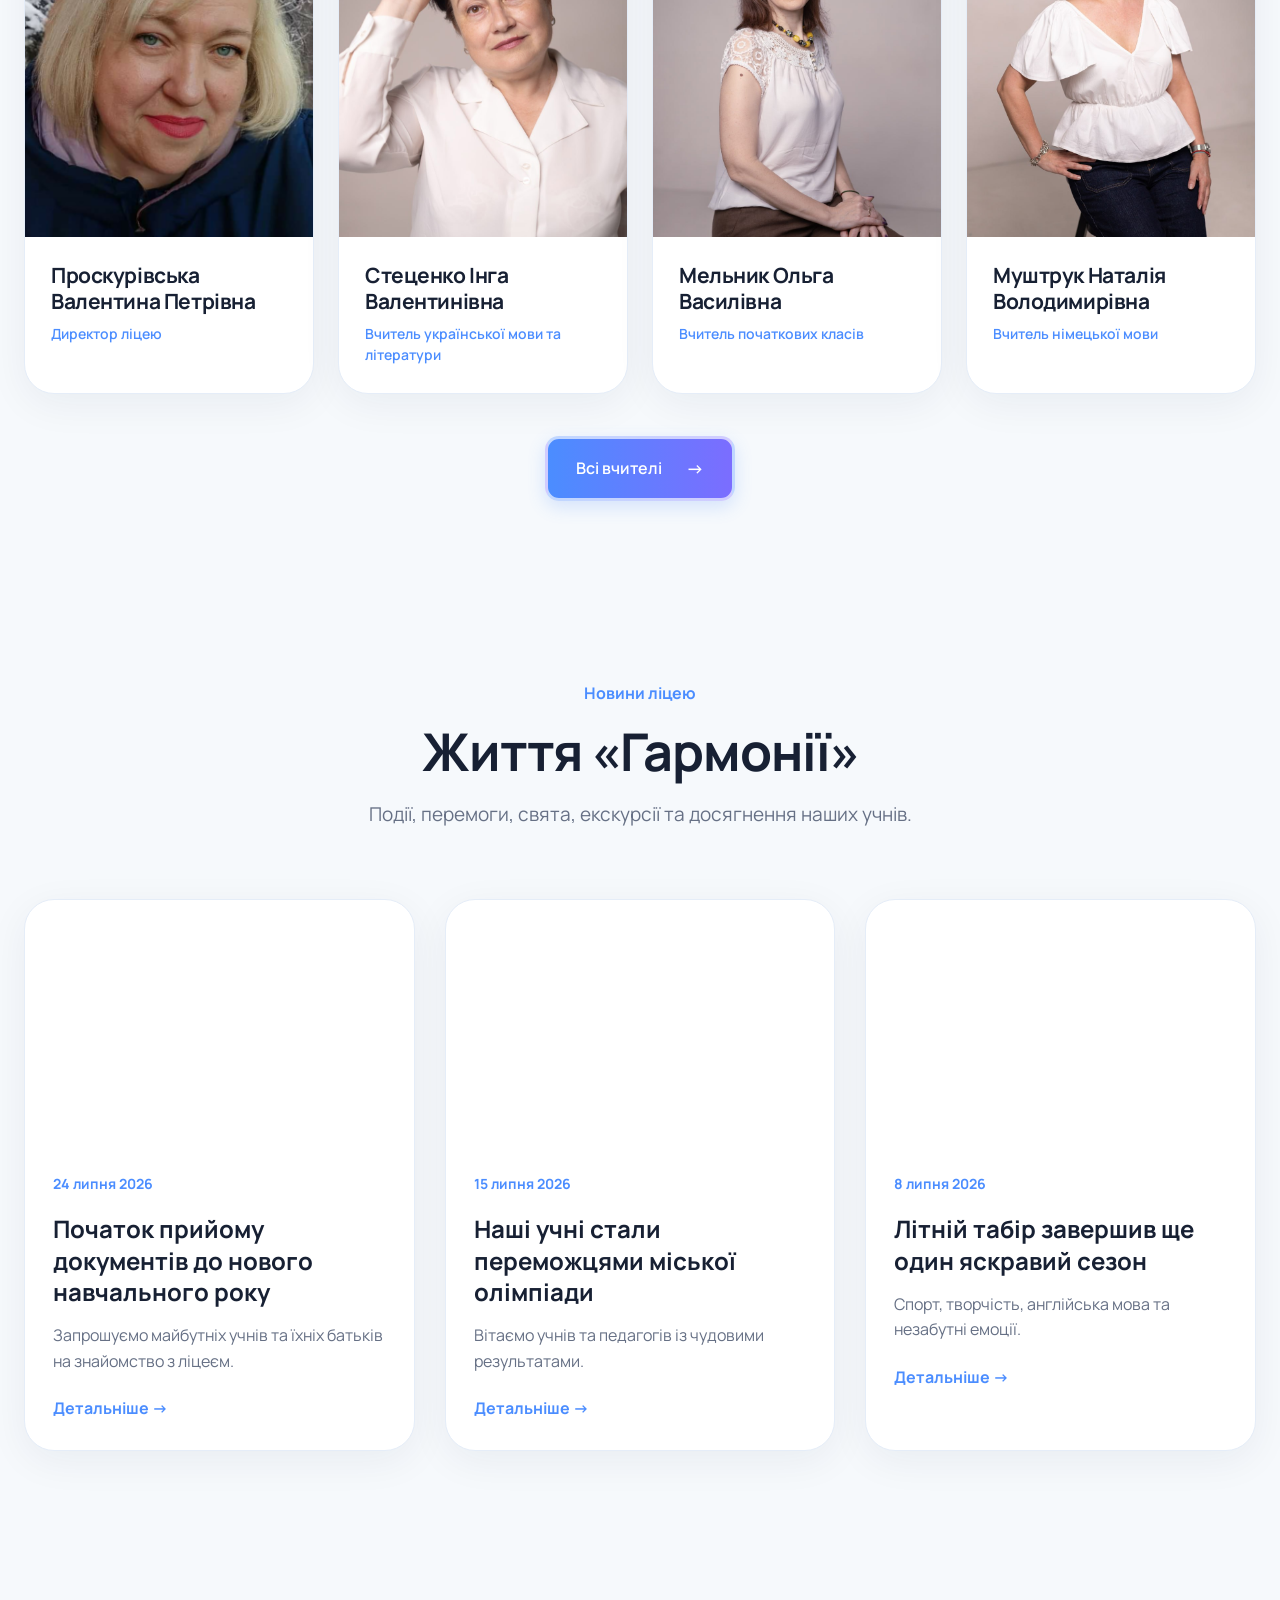
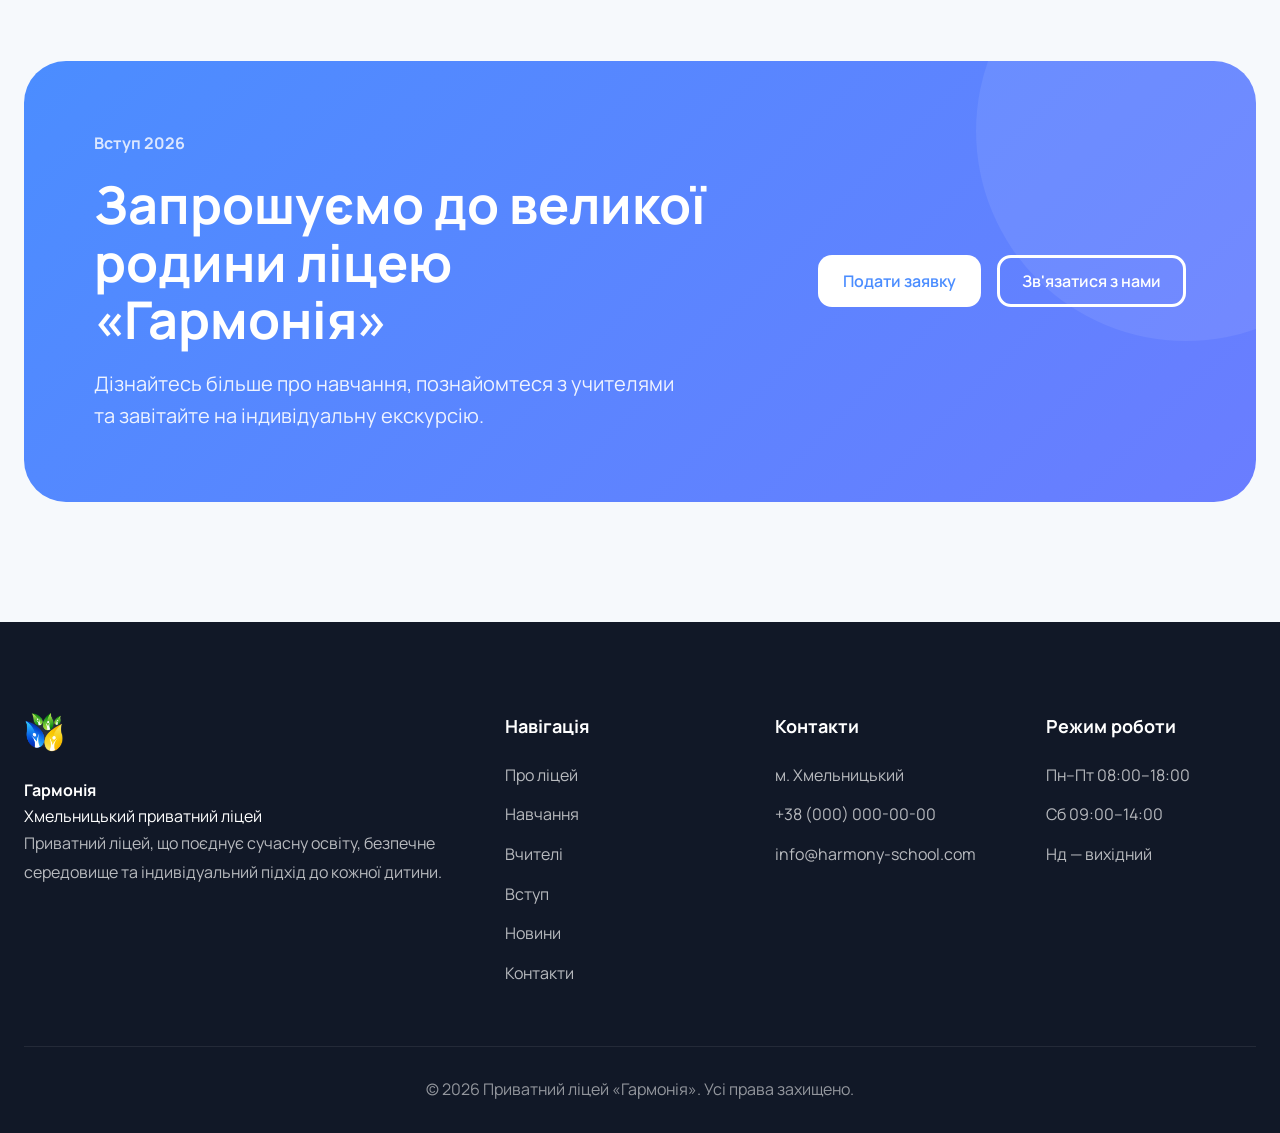
==== commit 0361e80a: "stats gradient" ====
--- a/index.html
+++ b/index.html
@@ -489,17 +489,17 @@
         <div class="stats-grid">
 
             <div class="stat-large">
-                <strong>30+</strong>
+                <strong data-text="30+">30+</strong>
                 <p>років успішної роботи</p>
             </div>
 
             <div class="stat-large">
-                <strong>26</strong>
+                <strong data-text="26">26</strong>
                 <p>висококваліфікованих професіоналів</p>
             </div>
 
             <div class="stat-large">
-                <strong>2004</strong>
+                <strong data-text="2004">2004</strong>
                 <p>рік першого випуску</p>
             </div>
 
@@ -601,10 +601,10 @@
         </div>
 
         <div class="teachers-more">
-            <a href="Teachers/" class="button-outline">
-                Всі вчителі
-                <span class="button-arrow">→</span>
-            </a>
+            <a href="teachers.html" class="button-outline">
+    Всі вчителі
+    <span class="button-arrow">→</span>
+</a>
         </div>
 
     </div>
--- a/styles.css
+++ b/styles.css
@@ -102,7 +102,7 @@
 
 padding:
 
-110px
+90px
 
 0;
 
@@ -2855,4 +2855,39 @@
 /* Футер */
 #contacts {
     scroll-margin-top: 130px !important;
+}
+
+/* Мобільна версія: картки вчителів в один стовпець */
+@media (max-width: 560px) {
+    .teachers-section .teachers-grid,
+    .all-teachers-page .teachers-grid {
+        grid-template-columns: 1fr !important;
+    }
+}
+
+/* Плавна зміна градієнта цифр */
+.stats-grid .stat-large strong {
+    position: relative;
+    display: inline-block;
+    background: linear-gradient(90deg, #4B8DFF, #7B6DFF);
+    background-clip: text;
+    -webkit-background-clip: text;
+    -webkit-text-fill-color: transparent;
+}
+
+.stats-grid .stat-large strong::after {
+    content: attr(data-text);
+    position: absolute;
+    inset: 0;
+    background: linear-gradient(90deg, #D4AF37, #FFE9A3, #C99722);
+    background-clip: text;
+    -webkit-background-clip: text;
+    -webkit-text-fill-color: transparent;
+    opacity: 0;
+    transition: opacity 0.5s ease;
+    pointer-events: none;
+}
+
+.stats-grid .stat-large:hover strong::after {
+    opacity: 1;
 }
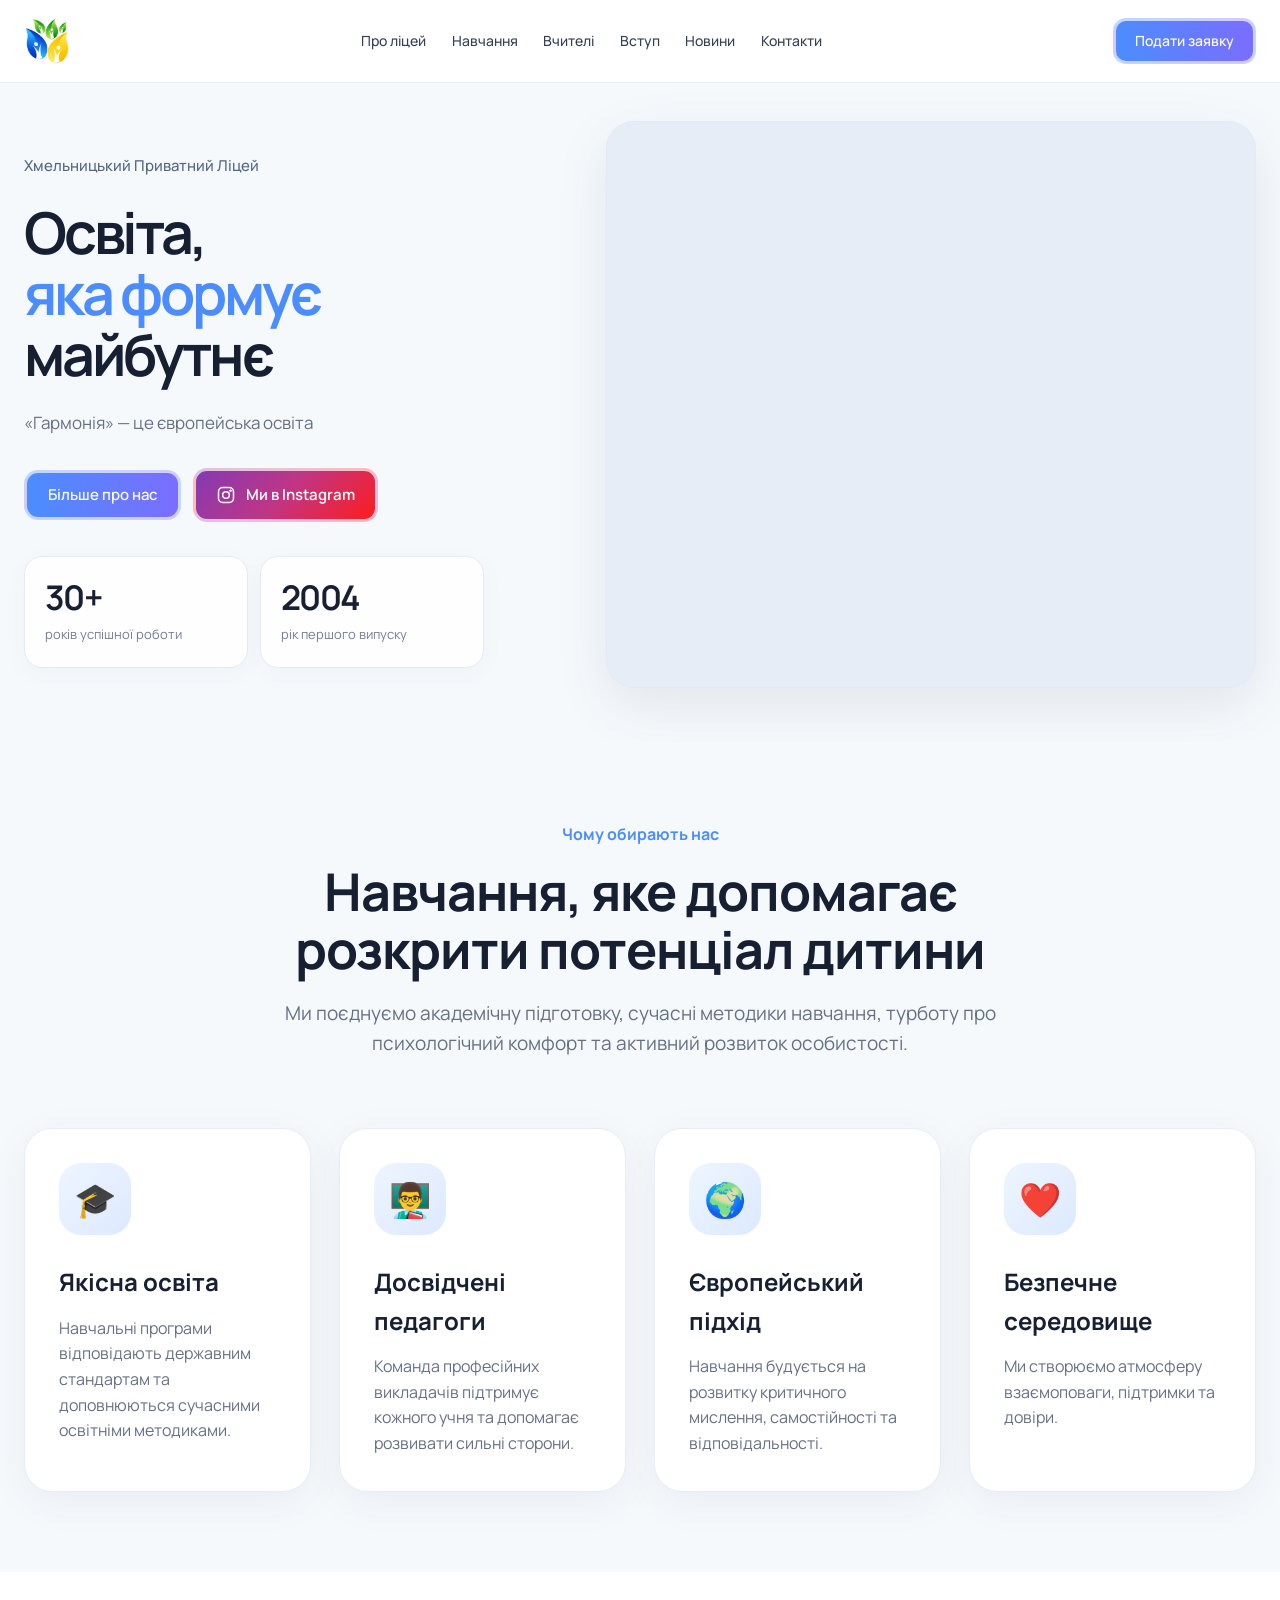
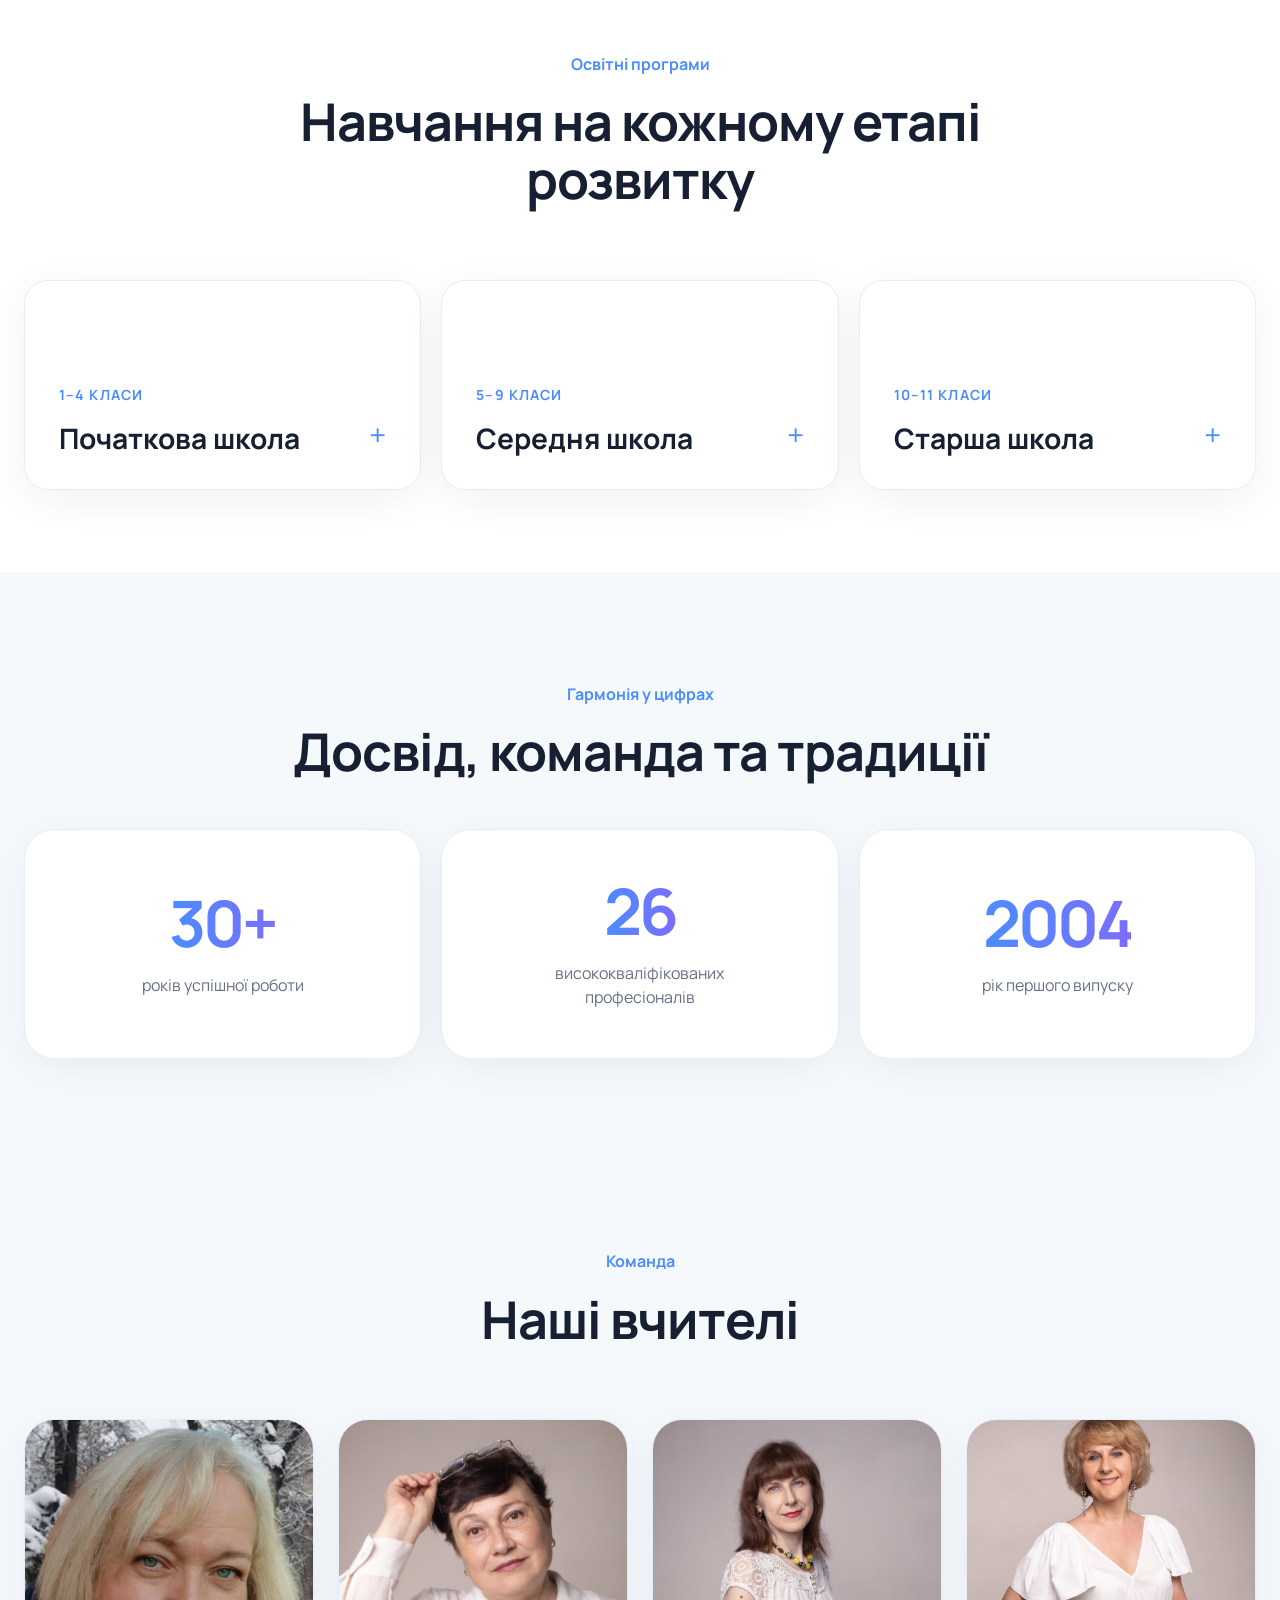
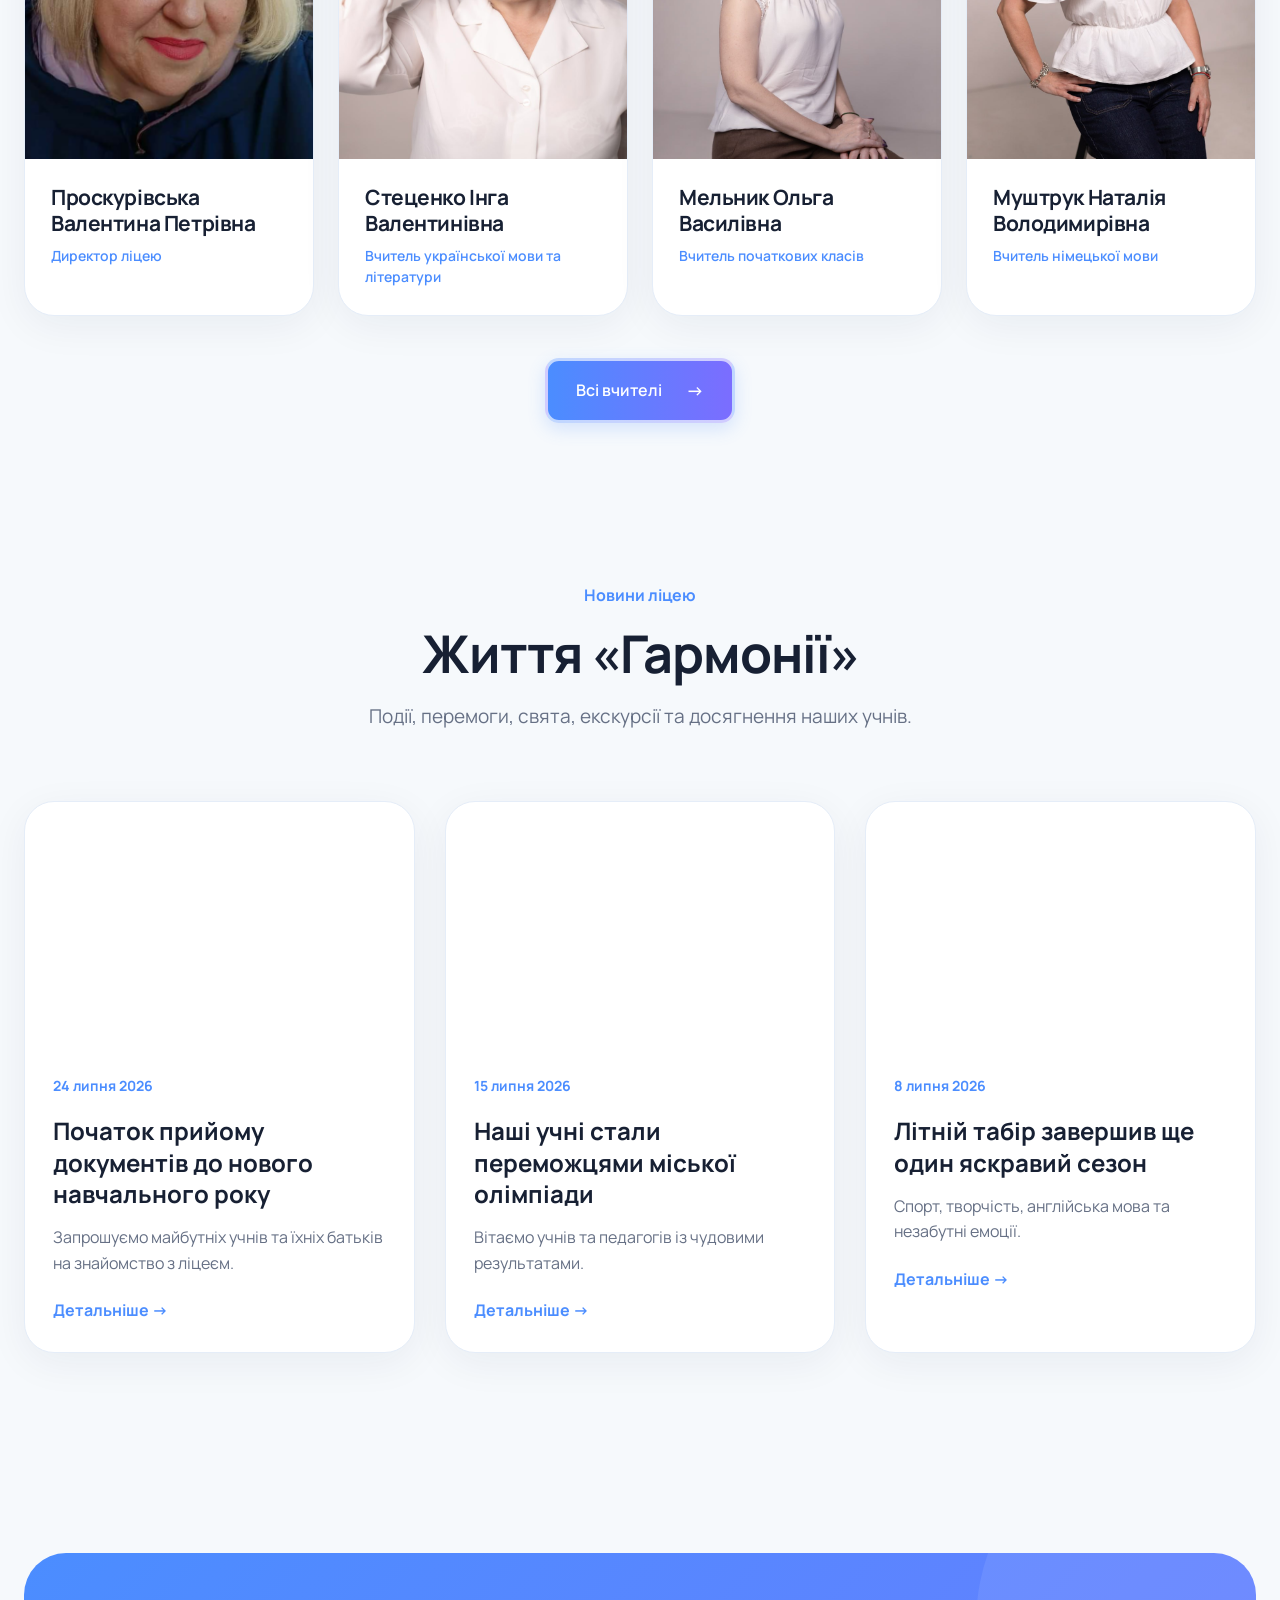
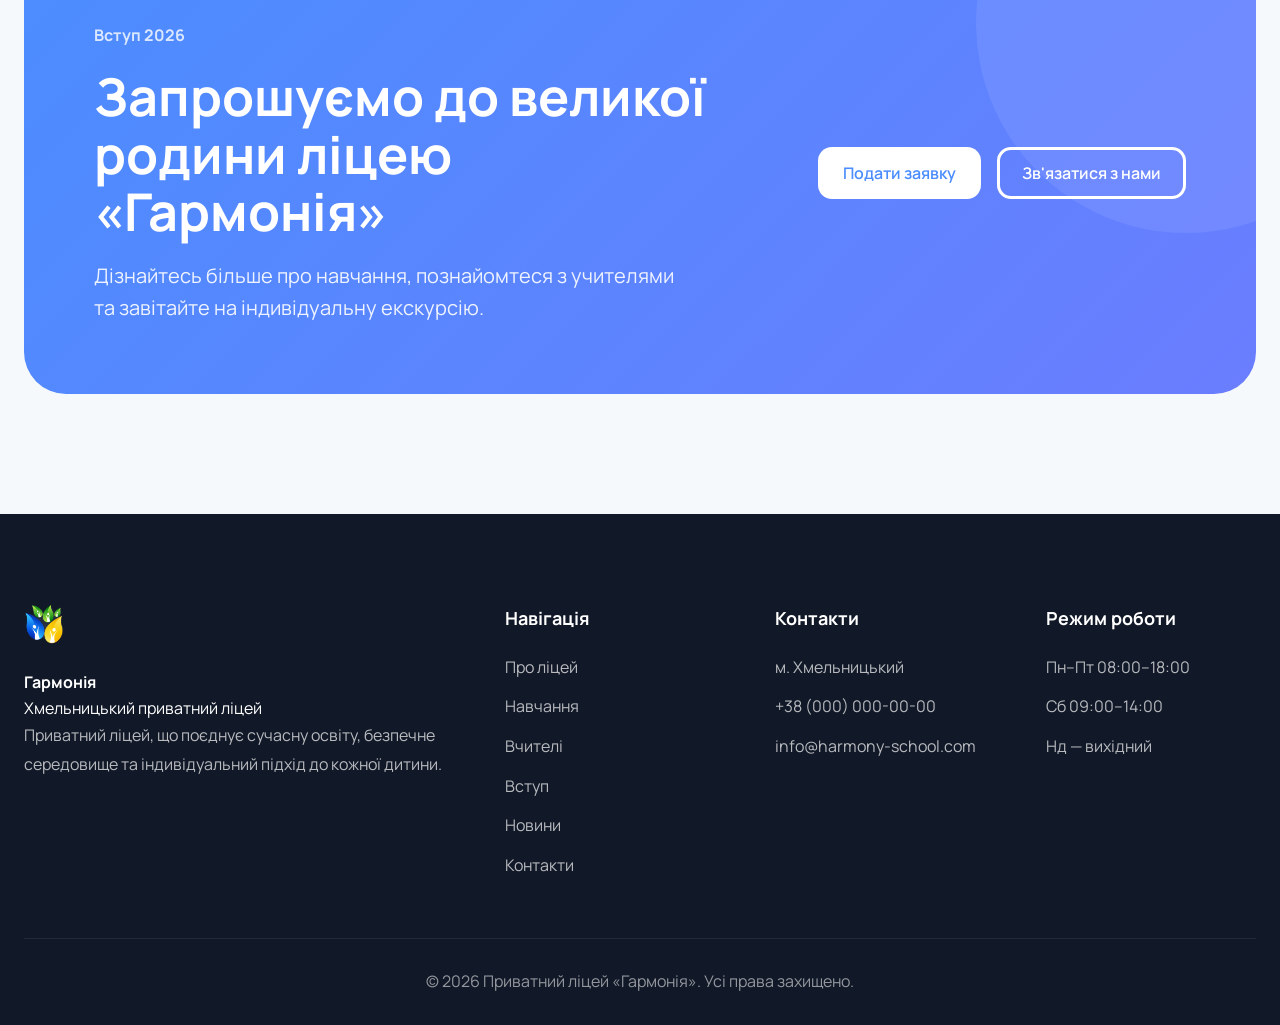
==== commit 857440bf: "schools details" ====
--- a/index.html
+++ b/index.html
@@ -364,111 +364,54 @@
 
 
 
-<!-- =========================
-     НАПРЯМКИ НАВЧАННЯ
-========================== -->
 
 <section class="section alt">
-
     <div class="container">
 
         <div class="section-heading">
-
             <span>Освітні програми</span>
-
-            <h2 id="programs">
-
-                Навчання на кожному етапі розвитку
-
-            </h2>
-
+            <h2 id="programs">Навчання на кожному етапі розвитку</h2>
         </div>
 
         <div class="program-grid">
 
-            <a href="#" class="program-card">
-
+            <button class="program-card" type="button"
+                data-program="primary" aria-expanded="false">
                 <div>
-
-                    <small>
-
-                        1–4 класи
-
-                    </small>
-
-                    <h3>
-
-                        Початкова школа
-
-                    </h3>
-
-                </div>
-
-                <span>
-
-                    →
-
-                </span>
-
-            </a>
-
-            <a href="#" class="program-card">
-
+                    <small>1–4 класи</small>
+                    <h3>Початкова школа</h3>
+                </div>
+                <span aria-hidden="true">+</span>
+            </button>
+
+            <button class="program-card" type="button"
+                data-program="middle" aria-expanded="false">
                 <div>
-
-                    <small>
-
-                        5–9 класи
-
-                    </small>
-
-                    <h3>
-
-                        Середня школа
-
-                    </h3>
-
-                </div>
-
-                <span>
-
-                    →
-
-                </span>
-
-            </a>
-
-            <a href="#" class="program-card">
-
+                    <small>5–9 класи</small>
+                    <h3>Середня школа</h3>
+                </div>
+                <span aria-hidden="true">+</span>
+            </button>
+
+            <button class="program-card" type="button"
+                data-program="high" aria-expanded="false">
                 <div>
-
-                    <small>
-
-                        10–11 класи
-
-                    </small>
-
-                    <h3>
-
-                        Старша школа
-
-                    </h3>
-
-                </div>
-
-                <span>
-
-                    →
-
-                </span>
-
-            </a>
-
+                    <small>10–11 класи</small>
+                    <h3>Старша школа</h3>
+                </div>
+                <span aria-hidden="true">+</span>
+            </button>
+
+        </div>
+
+        <div class="program-details" id="programDetails"
+             aria-live="polite" aria-hidden="true">
+            <div class="program-details__content" id="programDetailsContent"></div>
         </div>
 
     </div>
-
 </section>
+
 
 
 
@@ -1024,6 +967,86 @@
     </div>
 </div>
 
+
+<script>
+document.addEventListener('DOMContentLoaded', function () {
+    const buttons = document.querySelectorAll('.program-card[data-program]');
+    const panel = document.getElementById('programDetails');
+    const content = document.getElementById('programDetailsContent');
+
+    if (!buttons.length || !panel || !content) return;
+
+    const descriptions = {
+        primary: {
+            title: 'Початкова школа',
+            paragraphs: [
+                'Навчання починається з цікавості, довіри та уваги до кожної дитини. Невеликі класи дозволяють учителю краще розуміти індивідуальні особливості учнів, помічати їхні успіхи та вчасно допомагати там, де це потрібно.',
+                'Ми формуємо міцну основу знань, розвиваємо самостійність, допитливість і впевненість у власних силах. Важливо, щоб дитина не просто засвоювала матеріал, а розуміла його та із задоволенням відкривала для себе нове.'
+            ]
+        },
+
+        middle: {
+            title: 'Середня школа',
+            paragraphs: [
+                'Це час, коли дитина відкриває нові інтереси, вчиться мислити ширше та поступово стає самостійнішою. Ми приділяємо увагу не лише академічним результатам, а й умінню аналізувати інформацію, аргументувати власну думку та застосовувати знання на практиці.',
+                'Невеликі класи дають можливість працювати з учнями індивідуально, підтримувати їхній темп навчання та не залишати прогалин у знаннях. Так ми створюємо міцну основу для успішного переходу до старшої школи.'
+            ]
+        },
+
+        high: {
+            title: 'Старша школа',
+            paragraphs: [
+                'Навчання у старших класах має чітку мету — якісну підготовку до випускних і вступних іспитів. Програма та робота вчителів спрямовані на системне засвоєння матеріалу, поглиблення профільних знань і відпрацювання необхідних навичок.',
+                'Завдяки невеликим класам учителі можуть приділяти більше уваги кожному учневі, вчасно виявляти складні теми та допомагати їх опановувати. Ми прагнемо, щоб учні отримували повноцінну підготовку без необхідності додатково шукати репетиторів.'
+            ]
+        }
+    };
+
+    buttons.forEach(function (button) {
+        button.addEventListener('click', function () {
+            const key = button.dataset.program;
+            const isAlreadyOpen = button.classList.contains('is-active');
+
+            buttons.forEach(function (item) {
+                item.classList.remove('is-active');
+                item.setAttribute('aria-expanded', 'false');
+                item.querySelector('span').textContent = '+';
+            });
+
+            if (isAlreadyOpen) {
+                panel.classList.remove('is-open');
+                panel.setAttribute('aria-hidden', 'true');
+                return;
+            }
+
+            const selected = descriptions[key];
+
+            if (!selected) return;
+
+            content.replaceChildren();
+
+            const heading = document.createElement('h3');
+            heading.textContent = selected.title;
+            content.appendChild(heading);
+
+            selected.paragraphs.forEach(function (paragraphText) {
+                const paragraph = document.createElement('p');
+                paragraph.textContent = paragraphText;
+                content.appendChild(paragraph);
+            });
+
+            button.classList.add('is-active');
+            button.setAttribute('aria-expanded', 'true');
+            button.querySelector('span').textContent = '×';
+
+            panel.classList.add('is-open');
+            panel.setAttribute('aria-hidden', 'false');
+        });
+    });
+});
+</script>
+
+
 <script src="app.js"></script>
 
 </body>
--- a/styles.css
+++ b/styles.css
@@ -102,7 +102,7 @@
 
 padding:
 
-90px
+80px
 
 0;
 
@@ -2890,4 +2890,145 @@
 
 .stats-grid .stat-large:hover strong::after {
     opacity: 1;
-}+}
+
+
+/* ===========================================================
+   PROGRAMS — інтерактивні картки
+=========================================================== */
+
+.program-grid {
+    grid-template-columns: repeat(3, minmax(0, 1fr));
+    gap: 20px;
+}
+
+.program-card {
+    width: 100%;
+    min-width: 0;
+    font-family: inherit;
+    color: var(--text);
+    text-align: left;
+    cursor: pointer;
+    background: #fff;
+    border: 1px solid var(--border);
+    border-radius: 24px;
+    padding: 34px;
+    min-height: 210px;
+    display: flex;
+    align-items: flex-end;
+    justify-content: space-between;
+    gap: 16px;
+    box-shadow: var(--shadow);
+    transition: background .3s ease, color .3s ease,
+                transform .3s ease, box-shadow .3s ease,
+                border-color .3s ease;
+}
+
+.program-card:hover,
+.program-card:focus-visible,
+.program-card.is-active {
+    background: linear-gradient(110deg, #4B8DFF, #7B6DFF);
+    color: #fff;
+    border-color: transparent;
+    transform: translateY(-5px);
+    box-shadow: 0 16px 35px rgba(75, 110, 255, .22);
+}
+
+.program-card small {
+    color: var(--primary);
+    transition: color .3s ease;
+}
+
+.program-card:hover small,
+.program-card:focus-visible small,
+.program-card.is-active small {
+    color: rgba(255,255,255,.8);
+}
+
+.program-card h3 {
+    font-size: clamp(23px, 2.2vw, 32px);
+}
+
+.program-card span {
+    flex: 0 0 auto;
+    font-size: 30px;
+    color: var(--primary);
+    transition: color .3s ease, transform .3s ease;
+}
+
+.program-card:hover span,
+.program-card:focus-visible span,
+.program-card.is-active span {
+    color: #fff;
+}
+
+.program-card.is-active span {
+    transform: rotate(45deg);
+}
+
+/* Панель з описом */
+
+.program-details {
+    display: grid;
+    grid-template-rows: 0fr;
+    opacity: 0;
+    margin-top: 0;
+    transition: grid-template-rows .4s ease,
+                opacity .3s ease, margin-top .4s ease;
+}
+
+.program-details.is-open {
+    grid-template-rows: 1fr;
+    opacity: 1;
+    margin-top: 24px;
+}
+
+.program-details__content {
+    min-height: 0;
+    overflow: hidden;
+    background: #fff;
+    border: 1px solid var(--border);
+    border-radius: 24px;
+    padding: 0 36px;
+    box-shadow: var(--shadow);
+}
+
+.program-details.is-open .program-details__content {
+    padding-top: 30px;
+    padding-bottom: 30px;
+}
+
+.program-details__content h3 {
+    font-size: 25px;
+    margin-bottom: 14px;
+}
+
+.program-details__content p {
+    color: var(--text-light);
+    font-size: 16px;
+    line-height: 1.8;
+    margin-top: 10px;
+}
+
+@media (max-width: 780px) {
+    .program-grid {
+        grid-template-columns: 1fr;
+    }
+
+    .program-card {
+        min-height: 145px;
+        padding: 26px;
+    }
+
+    .program-details__content {
+        padding-left: 24px;
+        padding-right: 24px;
+    }
+}
+
+@media (prefers-reduced-motion: reduce) {
+    .program-card,
+    .program-details {
+        transition: none;
+    }
+}
